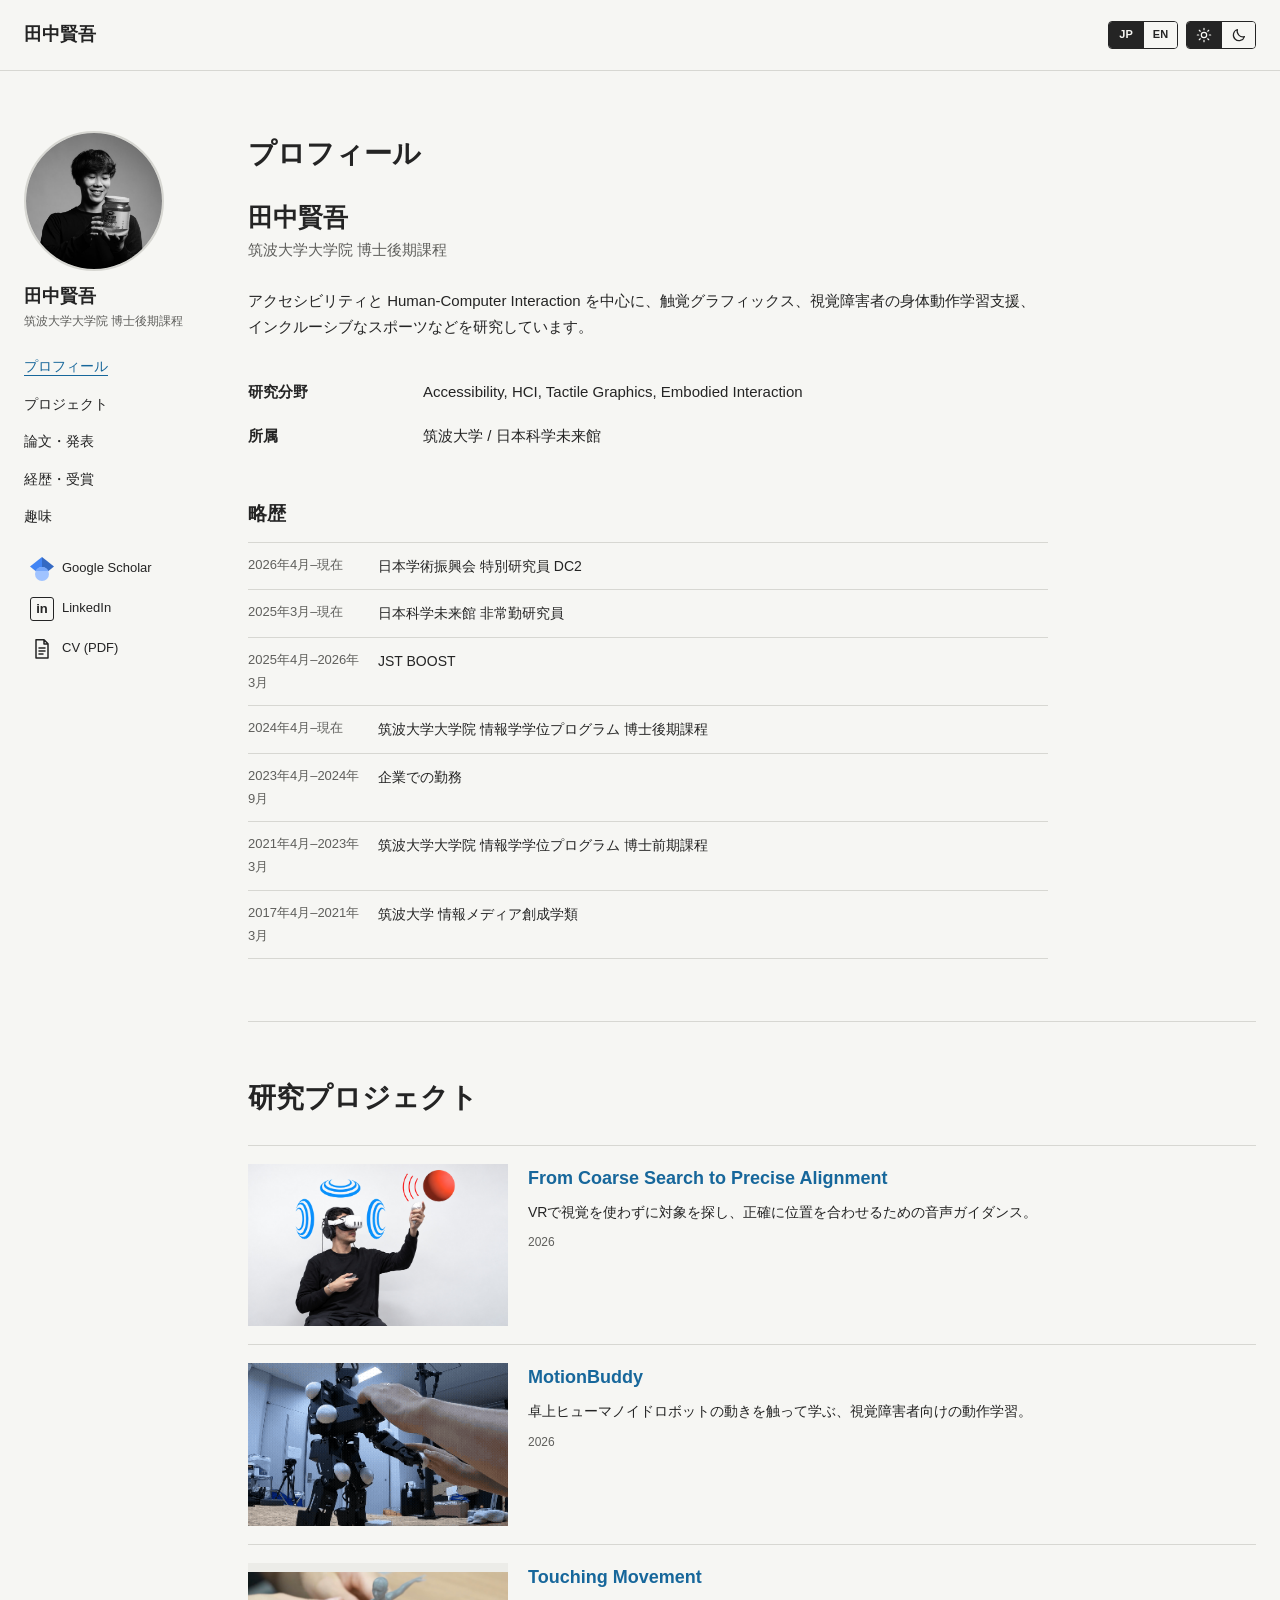
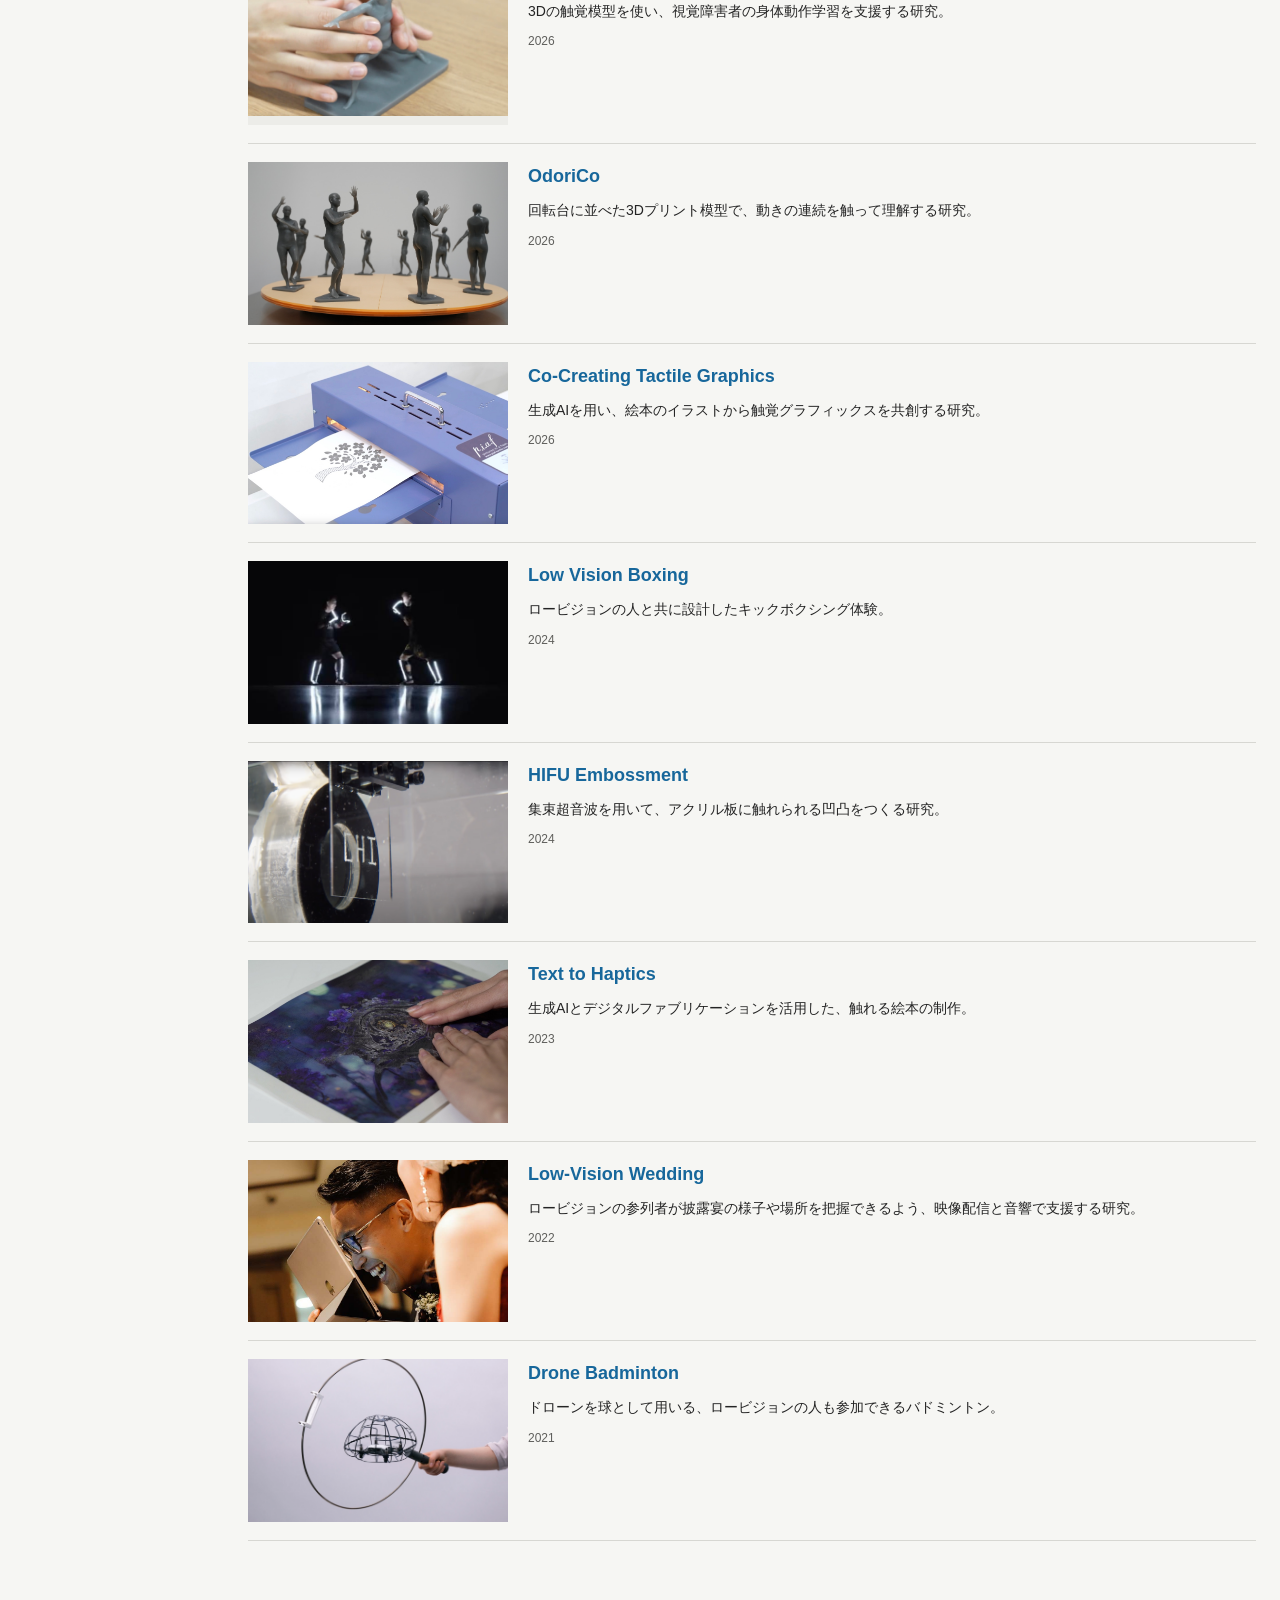
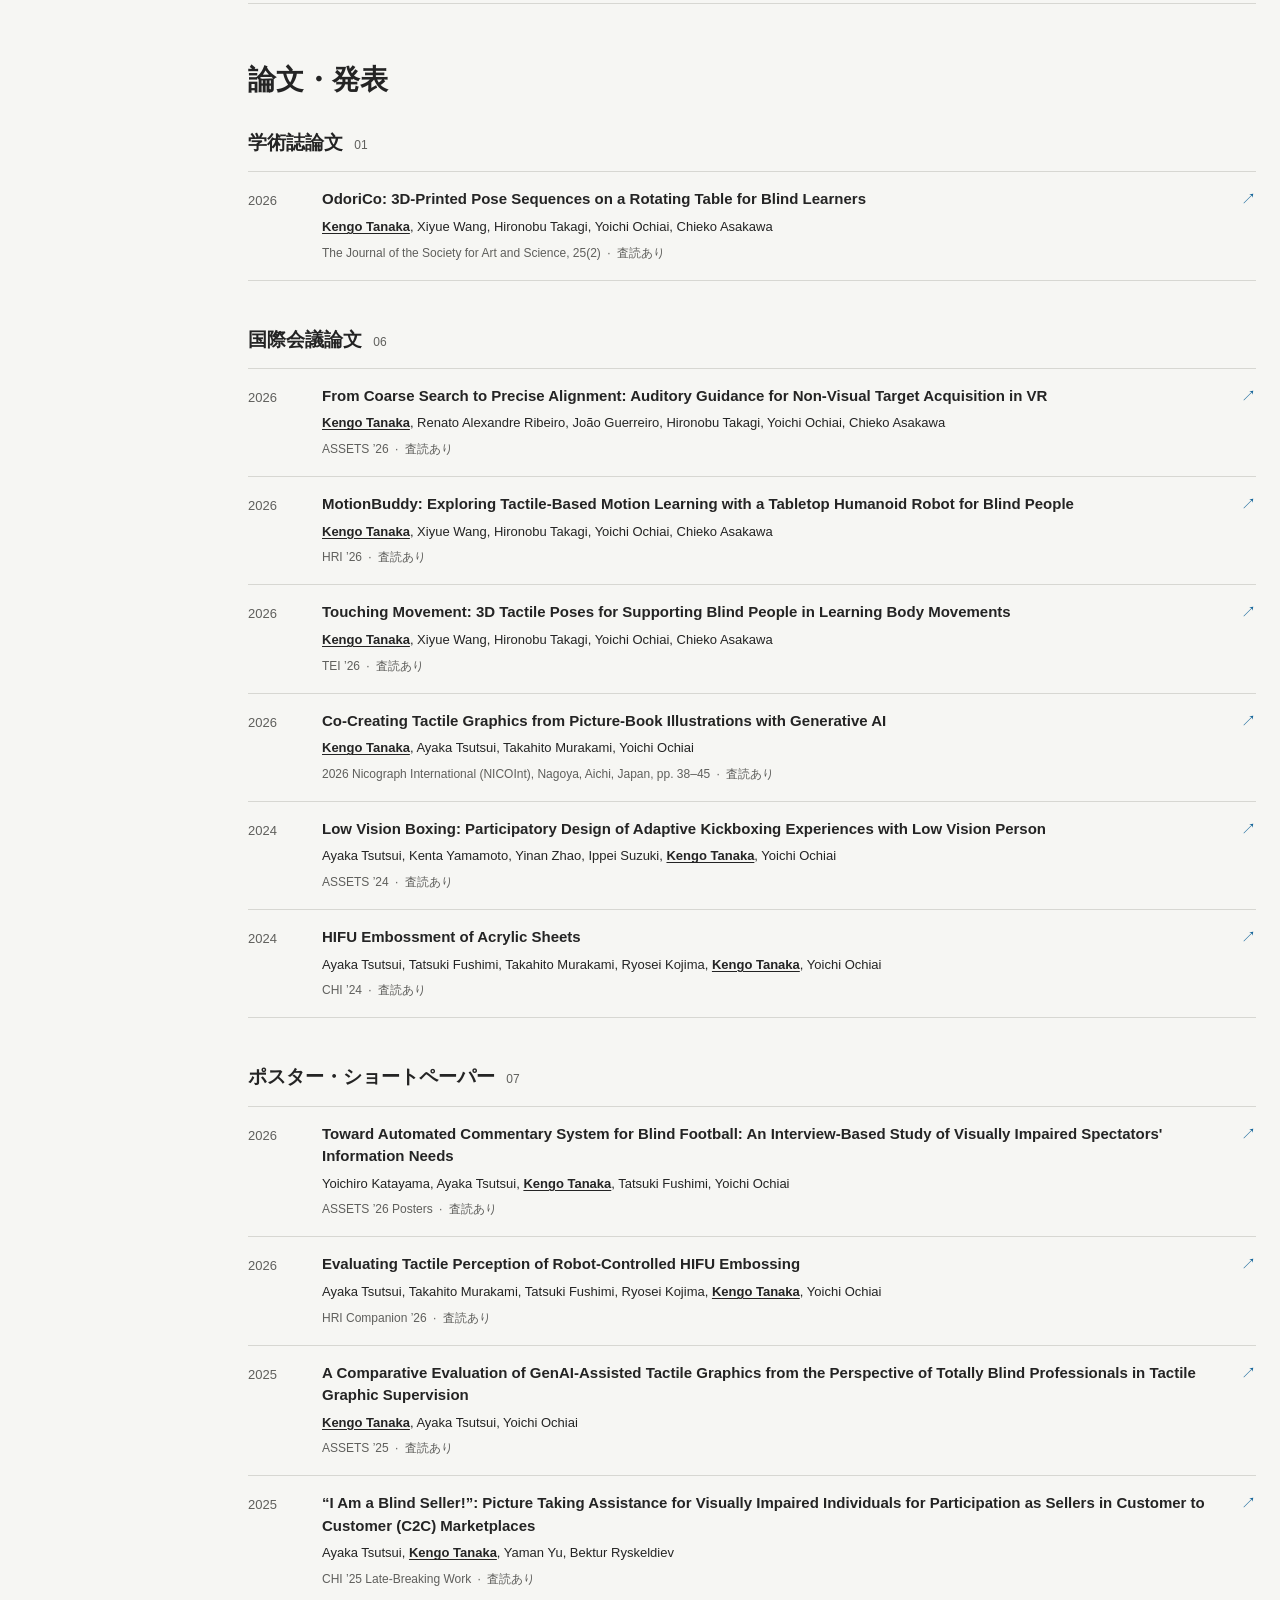
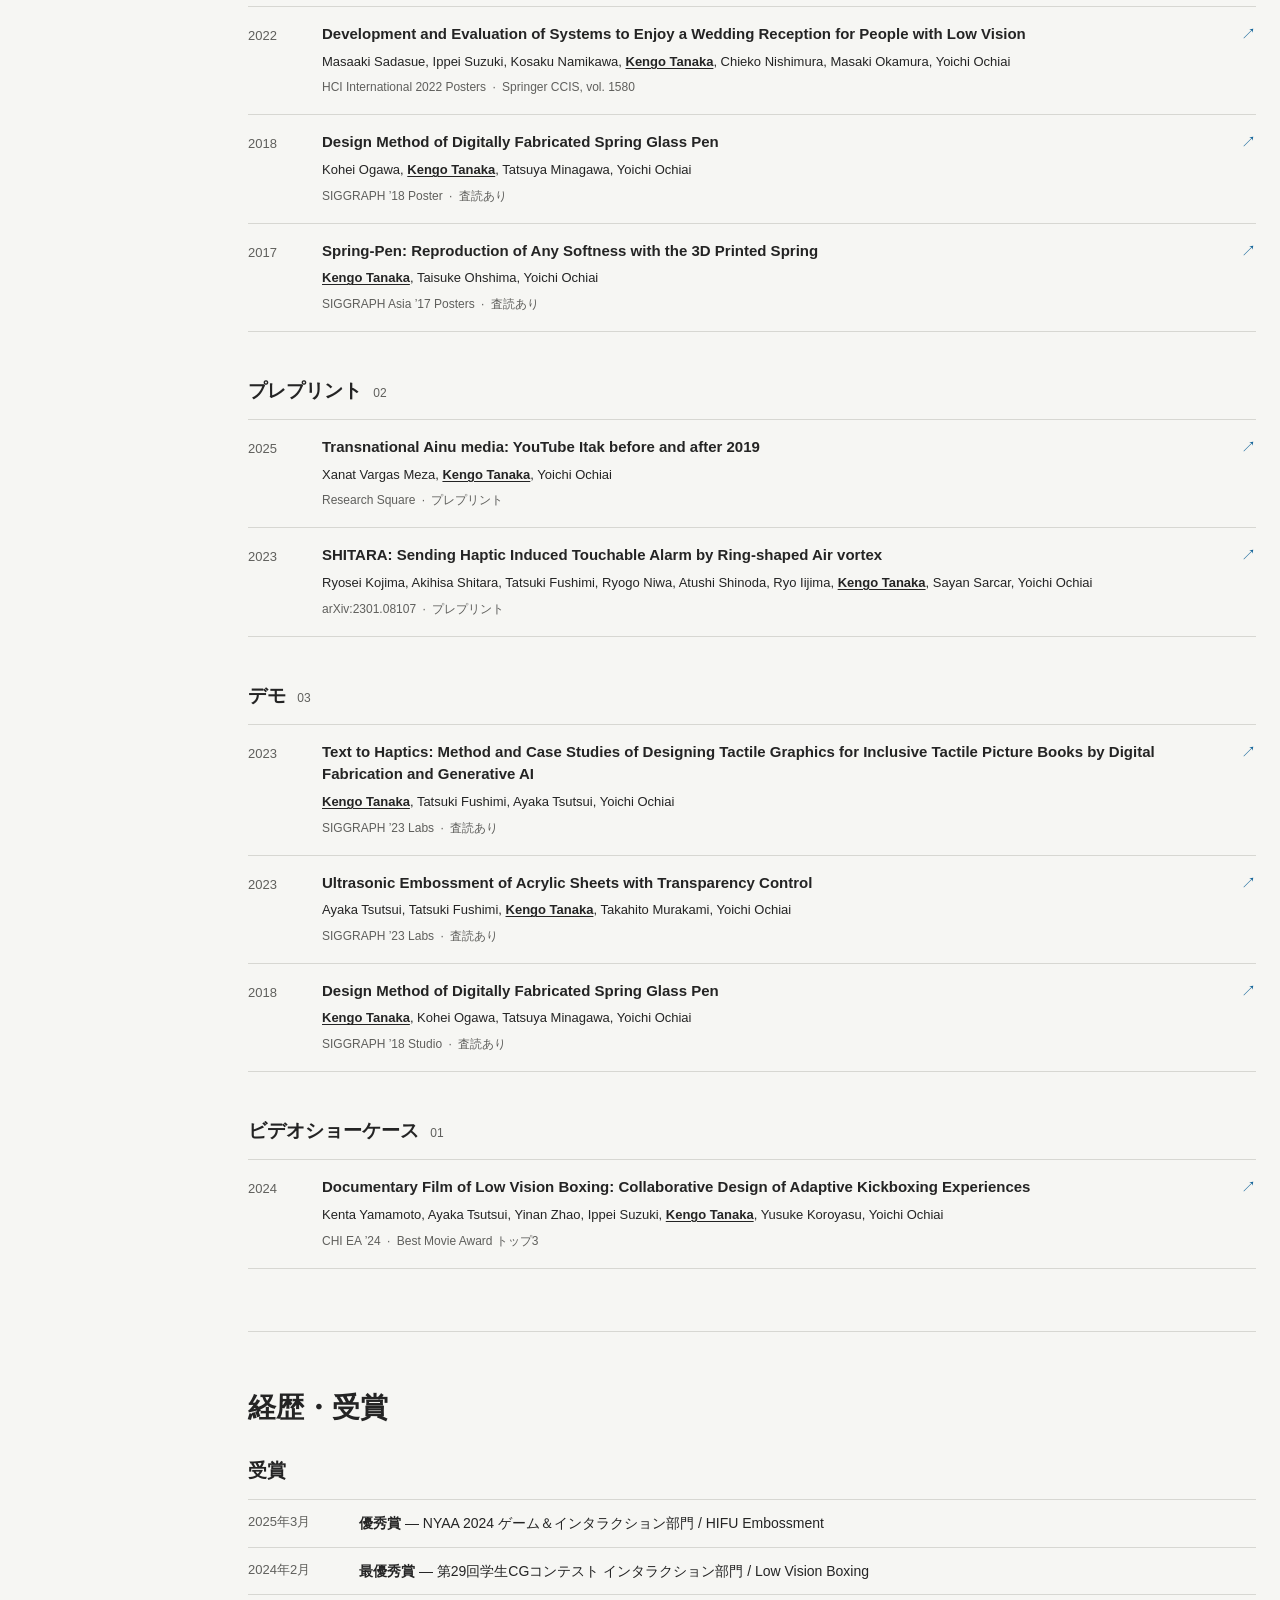
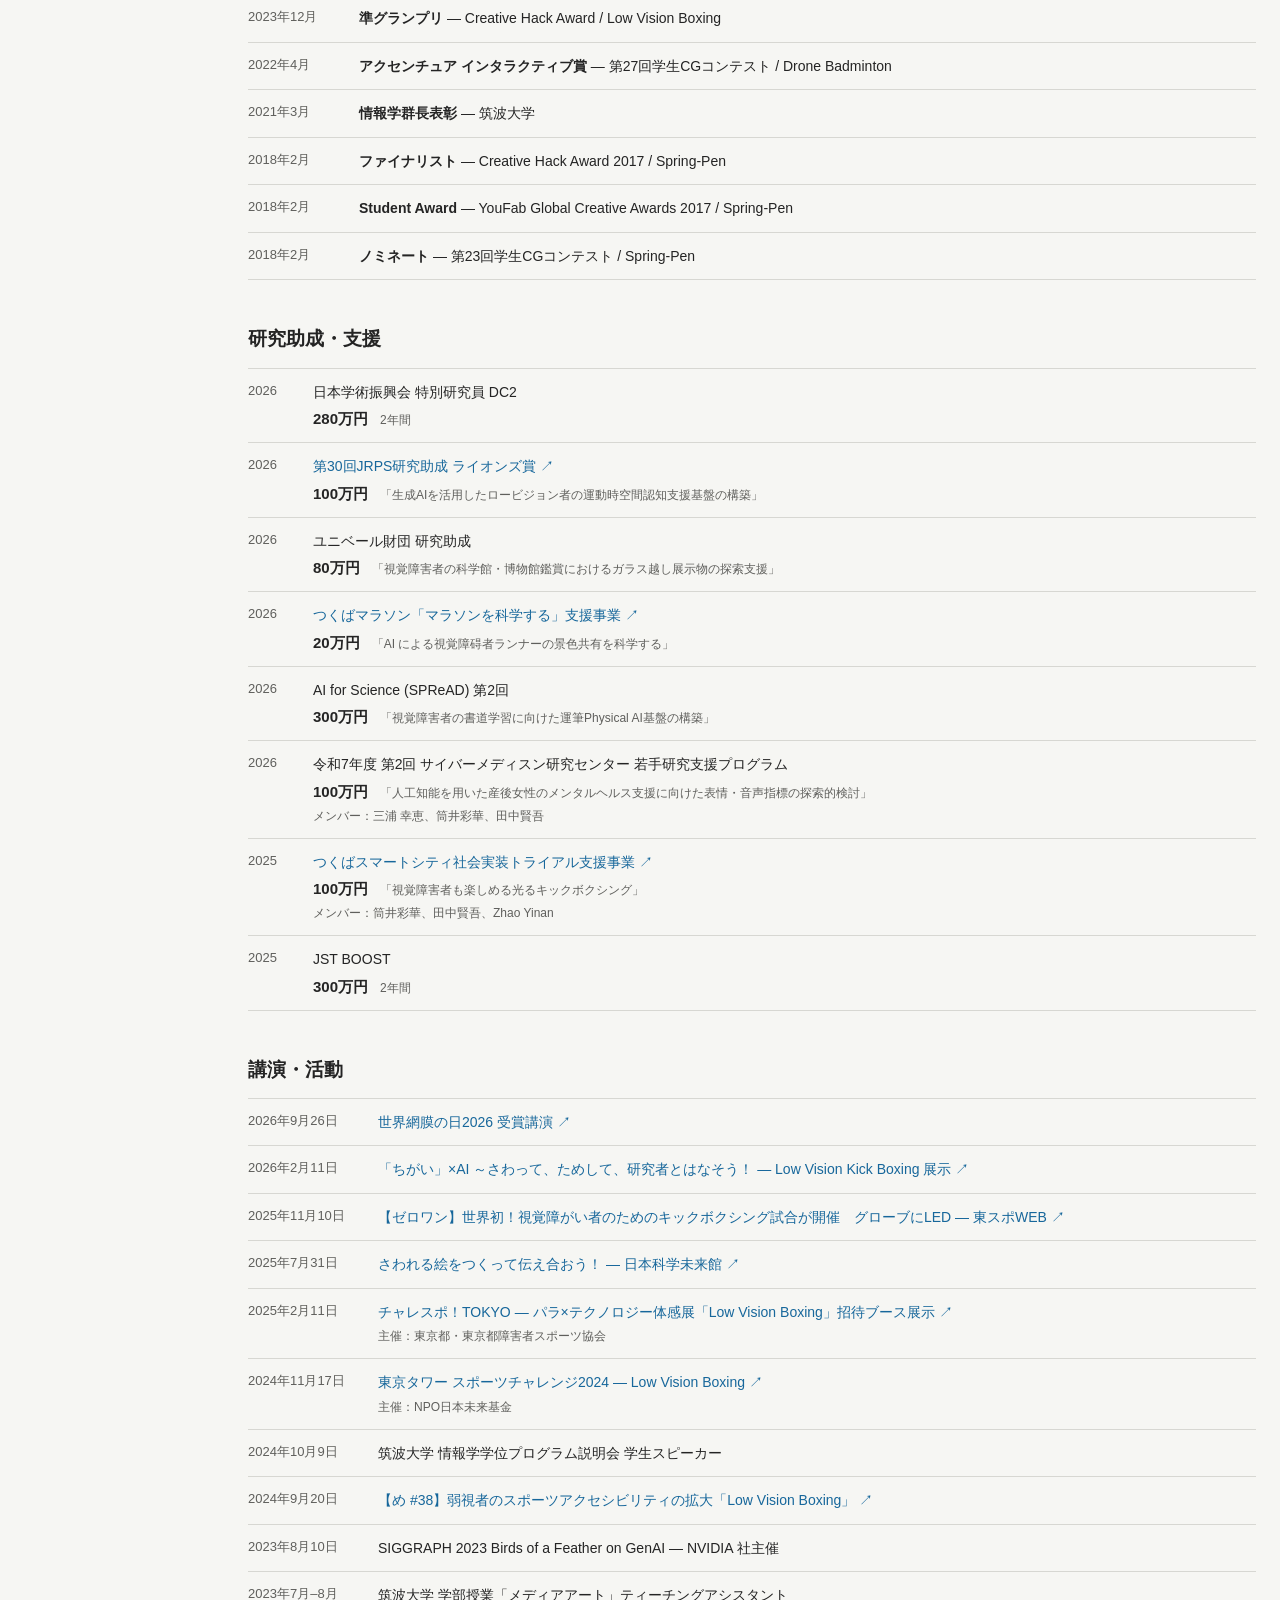
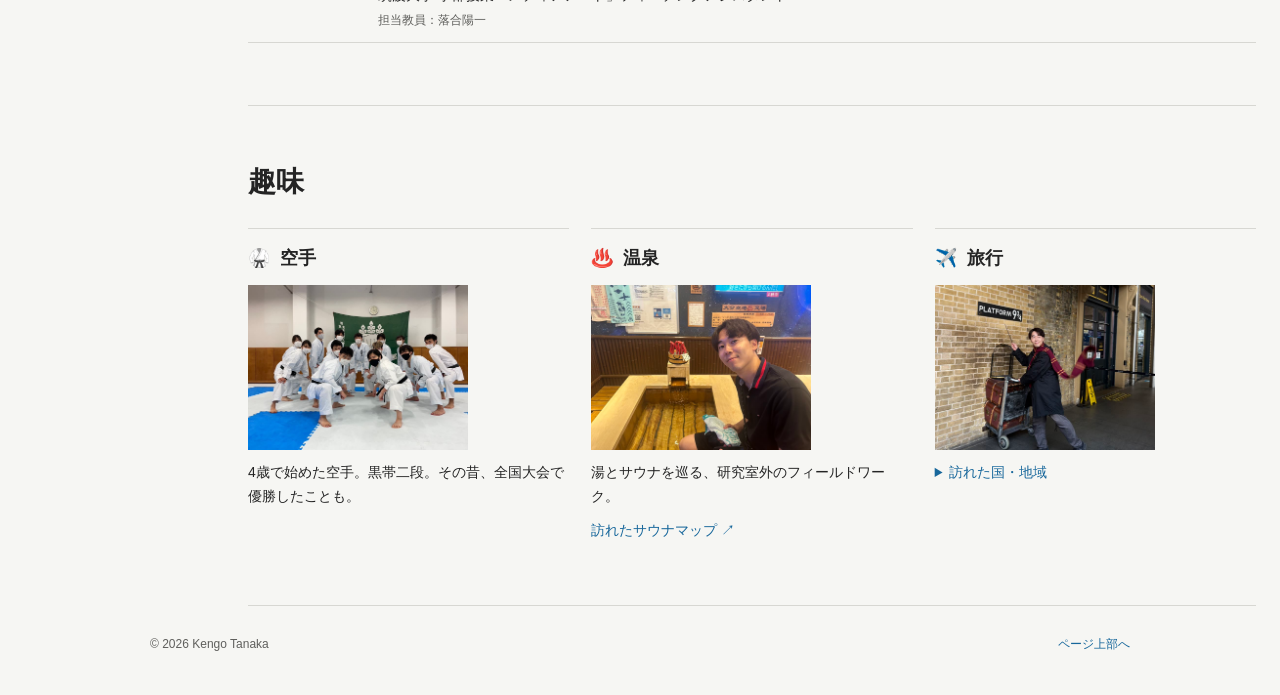
==== index.html @ 741648d1 "Smooth cursor trail and emit fine particles while scrolling" ====
<!doctype html>
<html lang="ja">
  <head>
    <meta charset="utf-8">
    <meta name="viewport" content="width=device-width, initial-scale=1">
    <meta name="description" content="Kengo Tanakaのプロフィール、研究プロジェクト、論文、経歴、受賞歴。">
    <link rel="canonical" href="https://kengot1997.github.io/">
    <title>田中賢吾</title>
    <script>try { if (localStorage.getItem('kengo-theme') === 'dark') document.documentElement.dataset.theme = 'dark'; } catch (error) { /* Storage may be unavailable for local files. */ }</script>
    <link rel="stylesheet" href="style.css?v=20261112-12">
    <script src="i18n.js?v=20261112-16" defer></script>
    <script src="script.js?v=20261112-4" defer></script>
  </head>
  <body>
    <div id="top" aria-hidden="true"></div>
    <a class="skip-link" href="#main">本文へ移動</a>
    <header class="site-header">
      <div class="wrap header-inner">
        <a class="site-name" href="#top">田中賢吾</a>
        <div class="header-controls">
          <div class="control-group" role="group" aria-label="言語">
            <button type="button" data-language="ja" aria-pressed="true">JP</button>
            <button type="button" data-language="en" aria-pressed="false">EN</button>
          </div>
          <div class="control-group" role="group" aria-label="表示色">
            <button type="button" data-theme="light" aria-pressed="true" aria-label="白背景">
              <svg viewBox="0 0 24 24" aria-hidden="true" focusable="false"><circle cx="12" cy="12" r="4"/><path d="M12 2v2m0 16v2M4.93 4.93l1.42 1.42m11.3 11.3 1.42 1.42M2 12h2m16 0h2M4.93 19.07l1.42-1.42m11.3-11.3 1.42-1.42"/></svg>
            </button>
            <button type="button" data-theme="dark" aria-pressed="false" aria-label="黒背景">
              <svg viewBox="0 0 24 24" aria-hidden="true" focusable="false"><path d="M20.2 14.4A8.5 8.5 0 0 1 9.6 3.8 8.5 8.5 0 1 0 20.2 14.4Z"/></svg>
            </button>
          </div>
        </div>
      </div>
    </header>
    <div class="page-layout">
      <aside class="sidebar">
        <button class="portrait-media sidebar-photo" type="button" aria-label="ポートレートの動画を再生">
          <img src="assets/kengo-tanaka.jpg" width="500" height="500" alt="田中賢吾のポートレート">
          <video src="assets/kengo-tanaka-magic.mp4" poster="assets/kengo-tanaka.jpg" muted loop playsinline preload="none" aria-hidden="true"></video>
        </button>
        <div class="sidebar-identity">
          <strong class="person-name">田中賢吾</strong>
          <span>Ph.D. Student, University of Tsukuba</span>
        </div>
        <nav class="site-nav" aria-label="メインナビゲーション">
          <a href="#profile">Profile</a>
          <a href="#projects">Projects</a>
          <a href="#publications">Publications</a>
          <a href="#resume">Resume / CV</a>
          <a href="#hobby">Hobby</a>
        </nav>
        <div class="sidebar-external-links">
          <a class="sidebar-external-link" href="https://scholar.google.com/citations?user=uamlRTsAAAAJ&amp;hl=ja" target="_blank" rel="noopener noreferrer">
            <img src="assets/google-scholar.svg" width="24" height="24" alt="">
            <span>Google Scholar</span>
          </a>
          <a class="sidebar-external-link" href="https://www.linkedin.com/in/kengotanaka/" target="_blank" rel="noopener noreferrer">
            <span class="linkedin-mark" aria-hidden="true">in</span><span>LinkedIn</span>
          </a>
          <a class="sidebar-external-link" href="assets/Kengo_Tanaka_CV.pdf" target="_blank" rel="noopener noreferrer">
            <svg viewBox="0 0 24 24" aria-hidden="true" focusable="false"><path d="M6 2.75h8l4 4V21H6zM14 2.75V7h4M9 11h6M9 14h6M9 17h4"/></svg><span>CV (PDF)</span>
          </a>
        </div>
      </aside>
      <main id="main">
      <section id="profile" class="section profile-section" aria-labelledby="profile-title">
        <h1 id="profile-title">Profile</h1>
        <div class="profile-content">
          <div class="profile-top">
            <button class="portrait-media profile-photo" type="button" aria-label="ポートレートの動画を再生">
              <img src="assets/kengo-tanaka.jpg" width="500" height="500" alt="田中賢吾のポートレート">
              <video src="assets/kengo-tanaka-magic.mp4" poster="assets/kengo-tanaka.jpg" muted loop playsinline preload="none" aria-hidden="true"></video>
            </button>
            <div class="profile-intro">
              <h2 class="person-name">田中賢吾</h2>
              <p class="profile-role">Ph.D. Student, University of Tsukuba</p>
              <p>アクセシビリティと Human-Computer Interaction を中心に、触覚グラフィックス、視覚障害者の身体動作学習支援、インクルーシブなスポーツなどを研究しています。</p>
            </div>
          </div>
          <dl class="profile-details">
            <div><dt>Research interests</dt><dd>Accessibility, HCI, Tactile Graphics, Embodied Interaction</dd></div>
            <div><dt>Affiliation</dt><dd>University of Tsukuba / Miraikan</dd></div>
          </dl>
          <div class="bio">
            <h3>Bio</h3>
            <ol class="plain-list bio-list">
              <li><span>2026年4月–現在</span><p>日本学術振興会 特別研究員 DC2</p></li>
              <li><span>2025年3月–現在</span><p>日本科学未来館 非常勤研究員</p></li>
              <li><span>2025年4月–2026年3月</span><p>JST BOOST</p></li>
              <li><span>2024年4月–現在</span><p>筑波大学大学院 情報学学位プログラム 博士後期課程</p></li>
              <li><span>2023年4月–2024年9月</span><p>企業での勤務</p></li>
              <li><span>2021年4月–2023年3月</span><p>筑波大学大学院 情報学学位プログラム 博士前期課程</p></li>
              <li><span>2017年4月–2021年3月</span><p>筑波大学 情報メディア創成学類</p></li>
            </ol>
          </div>
        </div>
      </section>
      <section id="projects" class="section" aria-labelledby="projects-title">
        <h2 id="projects-title">Research Projects</h2>
        <div class="project-list">
          <article class="project-entry">
            <img src="assets/from-coarse-search.jpg" width="1536" height="1024" loading="lazy" alt="VRヘッドセットと音声ガイダンスを使い、手を対象へ伸ばす様子">
            <div><h3><a href="https://doi.org/10.1145/3797867.3828980" target="_blank" rel="noopener noreferrer">From Coarse Search to Precise Alignment</a></h3><p>VRで視覚を使わずに対象を探し、正確に位置を合わせるための音声ガイダンス。</p><p class="project-meta">2026</p></div>
          </article>
          <article class="project-entry">
            <picture>
              <source media="(prefers-reduced-motion: reduce)" srcset="assets/motionbuddy-still.jpg">
              <img src="assets/motionbuddy.gif" width="356" height="200" loading="lazy" alt="手で卓上ヒューマノイドロボットに触れ、動きを確認する様子">
            </picture>
            <div><h3><a href="https://doi.org/10.1145/3757279.3788660" target="_blank" rel="noopener noreferrer">MotionBuddy</a></h3><p>卓上ヒューマノイドロボットの動きを触って学ぶ、視覚障害者向けの動作学習。</p><p class="project-meta">2026</p></div>
          </article>
          <article class="project-entry">
            <img class="project-image-contain" src="assets/touching-movement.jpg" width="1200" height="666" loading="lazy" alt="手で3Dプリントされた身体ポーズの触覚模型に触れている様子">
            <div><h3><a href="https://doi.org/10.1145/3731459.3773325" target="_blank" rel="noopener noreferrer">Touching Movement</a></h3><p>3Dの触覚模型を使い、視覚障害者の身体動作学習を支援する研究。</p><p class="project-meta">2026</p></div>
          </article>
          <article class="project-entry">
            <img src="assets/odorico.jpg" width="1700" height="936" loading="lazy" alt="回転台に置かれた、踊りのポーズを示す複数の3Dプリント模型">
            <div><h3><a href="https://www.art-science.org/journal/v25n2/v25n2-13/artsci-v25n2-13.pdf" target="_blank" rel="noopener noreferrer">OdoriCo</a></h3><p>回転台に並べた3Dプリント模型で、動きの連続を触って理解する研究。</p><p class="project-meta">2026</p></div>
          </article>
          <article class="project-entry">
            <img src="assets/tactile-graphics-fabrication.jpg" width="1200" height="644" loading="lazy" alt="青紫色の装置から桜の触覚グラフィックスを印刷した紙が出てくる様子">
            <div><h3><a href="https://doi.org/10.23919/NICOIntCPS00076.2026.00019" target="_blank" rel="noopener noreferrer">Co-Creating Tactile Graphics</a></h3><p>生成AIを用い、絵本のイラストから触覚グラフィックスを共創する研究。</p><p class="project-meta">2026</p></div>
          </article>
          <article class="project-entry">
            <img src="assets/low-vision-boxing.jpg" width="560" height="379" loading="lazy" alt="発光する装具を着けて向かい合う二人のボクサー">
            <div><h3><a href="https://doi.org/10.1145/3663548.3675619" target="_blank" rel="noopener noreferrer">Low Vision Boxing</a></h3><p>ロービジョンの人と共に設計したキックボクシング体験。</p><p class="project-meta">2024</p></div>
          </article>
          <article class="project-entry">
            <img src="assets/hifu-embossment.jpg" width="1200" height="669" loading="lazy" alt="「HI」の文字が写る透明なアクリル板と超音波加工装置">
            <div><h3><a href="https://doi.org/10.1145/3613904.3642890" target="_blank" rel="noopener noreferrer">HIFU Embossment</a></h3><p>集束超音波を用いて、アクリル板に触れられる凹凸をつくる研究。</p><p class="project-meta">2024</p></div>
          </article>
          <article class="project-entry">
            <img src="assets/text-to-haptics.jpg" width="1100" height="618" loading="lazy" alt="触覚グラフィックスを印刷した絵本に手で触れている様子">
            <div><h3><a href="https://doi.org/10.1145/3588029.3595471" target="_blank" rel="noopener noreferrer">Text to Haptics</a></h3><p>生成AIとデジタルファブリケーションを活用した、触れる絵本の制作。</p><p class="project-meta">2023</p></div>
          </article>
          <article class="project-entry">
            <img src="assets/low-vision-wedding.jpg" width="1000" height="562" loading="lazy" alt="タブレットで披露宴の映像を見る新郎">
            <div><h3><a href="https://digitalnature.slis.tsukuba.ac.jp/2021/12/low-vision-wedding/" target="_blank" rel="noopener noreferrer">Low-Vision Wedding</a></h3><p>ロービジョンの参列者が披露宴の様子や場所を把握できるよう、映像配信と音響で支援する研究。</p><p class="project-meta">2022</p></div>
          </article>
          <article class="project-entry">
            <img src="assets/drone-badminton.jpg" width="1100" height="825" loading="lazy" alt="リング状のラケットの中央を飛ぶドローン">
            <div><h3><a href="https://digitalnature.slis.tsukuba.ac.jp/?p=10902" target="_blank" rel="noopener noreferrer">Drone Badminton</a></h3><p>ドローンを球として用いる、ロービジョンの人も参加できるバドミントン。</p><p class="project-meta">2021</p></div>
          </article>
        </div>
      </section>
      <section id="publications" class="section" aria-labelledby="publications-title">
        <h2 id="publications-title">Publications</h2>
<div class="pub-groups">
            <div class="pub-group"><h3>Journal Papers <span>01</span></h3><div class="pub-list">
              <article class="pub-item"><div class="pub-year">2026</div><div class="pub-body"><h4>OdoriCo: 3D-Printed Pose Sequences on a Rotating Table for Blind Learners</h4><p><strong class="self-name">Kengo Tanaka</strong>, Xiyue Wang, Hironobu Takagi, Yoichi Ochiai, Chieko Asakawa</p><div class="pub-venue">The Journal of the Society for Art and Science, 25(2) <span>·</span> Peer reviewed</div></div><a href="https://www.art-science.org/journal/v25n2/v25n2-13/artsci-v25n2-13.pdf" target="_blank" rel="noopener noreferrer" aria-label="OdoriCo のPDFを開く">↗</a></article>
            </div></div>
            <div class="pub-group"><h3>International Conferences <span>06</span></h3><div class="pub-list">
              <article class="pub-item"><div class="pub-year">2026</div><div class="pub-body"><h4>From Coarse Search to Precise Alignment: Auditory Guidance for Non-Visual Target Acquisition in VR</h4><p><strong class="self-name">Kengo Tanaka</strong>, Renato Alexandre Ribeiro, João Guerreiro, Hironobu Takagi, Yoichi Ochiai, Chieko Asakawa</p><div class="pub-venue">ASSETS ’26 <span>·</span> Peer reviewed</div></div><a href="https://doi.org/10.1145/3797867.3828980" target="_blank" rel="noopener noreferrer" aria-label="From Coarse Search to Precise Alignment を開く">↗</a></article>
              <article class="pub-item"><div class="pub-year">2026</div><div class="pub-body"><h4>MotionBuddy: Exploring Tactile-Based Motion Learning with a Tabletop Humanoid Robot for Blind People</h4><p><strong class="self-name">Kengo Tanaka</strong>, Xiyue Wang, Hironobu Takagi, Yoichi Ochiai, Chieko Asakawa</p><div class="pub-venue">HRI ’26 <span>·</span> Peer reviewed</div></div><a href="https://doi.org/10.1145/3757279.3788660" target="_blank" rel="noopener noreferrer" aria-label="MotionBuddy を開く">↗</a></article>
              <article class="pub-item"><div class="pub-year">2026</div><div class="pub-body"><h4>Touching Movement: 3D Tactile Poses for Supporting Blind People in Learning Body Movements</h4><p><strong class="self-name">Kengo Tanaka</strong>, Xiyue Wang, Hironobu Takagi, Yoichi Ochiai, Chieko Asakawa</p><div class="pub-venue">TEI ’26 <span>·</span> Peer reviewed</div></div><a href="https://doi.org/10.1145/3731459.3773325" target="_blank" rel="noopener noreferrer" aria-label="Touching Movement を開く">↗</a></article>
              <article class="pub-item"><div class="pub-year">2026</div><div class="pub-body"><h4>Co-Creating Tactile Graphics from Picture-Book Illustrations with Generative AI</h4><p><strong class="self-name">Kengo Tanaka</strong>, Ayaka Tsutsui, Takahito Murakami, Yoichi Ochiai</p><div class="pub-venue">2026 Nicograph International (NICOInt), Nagoya, Aichi, Japan, pp. 38–45 <span>·</span> Peer reviewed</div></div><a href="https://doi.org/10.23919/NICOIntCPS00076.2026.00019" target="_blank" rel="noopener noreferrer" aria-label="Co-Creating Tactile Graphics を開く">↗</a></article>
              <article class="pub-item"><div class="pub-year">2024</div><div class="pub-body"><h4>Low Vision Boxing: Participatory Design of Adaptive Kickboxing Experiences with Low Vision Person</h4><p>Ayaka Tsutsui, Kenta Yamamoto, Yinan Zhao, Ippei Suzuki, <strong class="self-name">Kengo Tanaka</strong>, Yoichi Ochiai</p><div class="pub-venue">ASSETS ’24 <span>·</span> Peer reviewed</div></div><a href="https://doi.org/10.1145/3663548.3675619" target="_blank" rel="noopener noreferrer" aria-label="Low Vision Boxing を開く">↗</a></article>
              <article class="pub-item"><div class="pub-year">2024</div><div class="pub-body"><h4>HIFU Embossment of Acrylic Sheets</h4><p>Ayaka Tsutsui, Tatsuki Fushimi, Takahito Murakami, Ryosei Kojima, <strong class="self-name">Kengo Tanaka</strong>, Yoichi Ochiai</p><div class="pub-venue">CHI ’24 <span>·</span> Peer reviewed</div></div><a href="https://doi.org/10.1145/3613904.3642890" target="_blank" rel="noopener noreferrer" aria-label="HIFU Embossment を開く">↗</a></article>
            </div></div>
            <div class="pub-group"><h3>Posters & short papers <span>07</span></h3><div class="pub-list">
              <article class="pub-item"><div class="pub-year">2026</div><div class="pub-body"><h4>Toward Automated Commentary System for Blind Football: An Interview-Based Study of Visually Impaired Spectators' Information Needs</h4><p>Yoichiro Katayama, Ayaka Tsutsui, <strong class="self-name">Kengo Tanaka</strong>, Tatsuki Fushimi, Yoichi Ochiai</p><div class="pub-venue">ASSETS ’26 Posters <span>·</span> Peer reviewed</div></div><a href="https://doi.org/10.1145/3797867.3841225" target="_blank" rel="noopener noreferrer" aria-label="Toward Automated Commentary System for Blind Football を開く">↗</a></article>
              <article class="pub-item"><div class="pub-year">2026</div><div class="pub-body"><h4>Evaluating Tactile Perception of Robot-Controlled HIFU Embossing</h4><p>Ayaka Tsutsui, Takahito Murakami, Tatsuki Fushimi, Ryosei Kojima, <strong class="self-name">Kengo Tanaka</strong>, Yoichi Ochiai</p><div class="pub-venue">HRI Companion ’26 <span>·</span> Peer reviewed</div></div><a href="https://doi.org/10.1145/3776734.3794457" target="_blank" rel="noopener noreferrer" aria-label="Evaluating Tactile Perception を開く">↗</a></article>
              <article class="pub-item"><div class="pub-year">2025</div><div class="pub-body"><h4>A Comparative Evaluation of GenAI-Assisted Tactile Graphics from the Perspective of Totally Blind Professionals in Tactile Graphic Supervision</h4><p><strong class="self-name">Kengo Tanaka</strong>, Ayaka Tsutsui, Yoichi Ochiai</p><div class="pub-venue">ASSETS ’25 <span>·</span> Peer reviewed</div></div><a href="https://doi.org/10.1145/3663547.3759740" target="_blank" rel="noopener noreferrer" aria-label="A Comparative Evaluation を開く">↗</a></article>
              <article class="pub-item"><div class="pub-year">2025</div><div class="pub-body"><h4>“I Am a Blind Seller!”: Picture Taking Assistance for Visually Impaired Individuals for Participation as Sellers in Customer to Customer (C2C) Marketplaces</h4><p>Ayaka Tsutsui, <strong class="self-name">Kengo Tanaka</strong>, Yaman Yu, Bektur Ryskeldiev</p><div class="pub-venue">CHI ’25 Late-Breaking Work <span>·</span> Peer reviewed</div></div><a href="https://doi.org/10.1145/3706599.3720150" target="_blank" rel="noopener noreferrer" aria-label="I Am a Blind Seller を開く">↗</a></article>
              <article class="pub-item"><div class="pub-year">2022</div><div class="pub-body"><h4>Development and Evaluation of Systems to Enjoy a Wedding Reception for People with Low Vision</h4><p>Masaaki Sadasue, Ippei Suzuki, Kosaku Namikawa, <strong class="self-name">Kengo Tanaka</strong>, Chieko Nishimura, Masaki Okamura, Yoichi Ochiai</p><div class="pub-venue">HCI International 2022 Posters <span>·</span> Springer CCIS, vol. 1580</div></div><a href="https://doi.org/10.1007/978-3-031-06417-3_79" target="_blank" rel="noopener noreferrer" aria-label="Development and Evaluation of Systems to Enjoy a Wedding Reception を開く">↗</a></article>
              <article class="pub-item"><div class="pub-year">2018</div><div class="pub-body"><h4>Design Method of Digitally Fabricated Spring Glass Pen</h4><p>Kohei Ogawa, <strong class="self-name">Kengo Tanaka</strong>, Tatsuya Minagawa, Yoichi Ochiai</p><div class="pub-venue">SIGGRAPH ’18 Poster <span>·</span> Peer reviewed</div></div><a href="https://doi.org/10.1145/3230744.3230809" target="_blank" rel="noopener noreferrer" aria-label="Spring Glass Pen Poster を開く">↗</a></article>
              <article class="pub-item"><div class="pub-year">2017</div><div class="pub-body"><h4>Spring-Pen: Reproduction of Any Softness with the 3D Printed Spring</h4><p><strong class="self-name">Kengo Tanaka</strong>, Taisuke Ohshima, Yoichi Ochiai</p><div class="pub-venue">SIGGRAPH Asia ’17 Posters <span>·</span> Peer reviewed</div></div><a href="https://doi.org/10.1145/3145690.3145732" target="_blank" rel="noopener noreferrer" aria-label="Spring-Pen を開く">↗</a></article>
            </div></div>
            <div class="pub-group"><h3>Preprints <span>02</span></h3><div class="pub-list">
              <article class="pub-item"><div class="pub-year">2025</div><div class="pub-body"><h4>Transnational Ainu media: YouTube Itak before and after 2019</h4><p>Xanat Vargas Meza, <strong class="self-name">Kengo Tanaka</strong>, Yoichi Ochiai</p><div class="pub-venue">Research Square <span>·</span> Preprint</div></div><a href="https://doi.org/10.21203/rs.3.rs-8265421/v1" target="_blank" rel="noopener noreferrer" aria-label="Transnational Ainu media を開く">↗</a></article>
              <article class="pub-item"><div class="pub-year">2023</div><div class="pub-body"><h4>SHITARA: Sending Haptic Induced Touchable Alarm by Ring-shaped Air vortex</h4><p>Ryosei Kojima, Akihisa Shitara, Tatsuki Fushimi, Ryogo Niwa, Atushi Shinoda, Ryo Iijima, <strong class="self-name">Kengo Tanaka</strong>, Sayan Sarcar, Yoichi Ochiai</p><div class="pub-venue">arXiv:2301.08107 <span>·</span> Preprint</div></div><a href="https://doi.org/10.48550/arXiv.2301.08107" target="_blank" rel="noopener noreferrer" aria-label="SHITARA を開く">↗</a></article>
            </div></div>
            <div class="pub-group"><h3>Demos <span>03</span></h3><div class="pub-list">
              <article class="pub-item"><div class="pub-year">2023</div><div class="pub-body"><h4>Text to Haptics: Method and Case Studies of Designing Tactile Graphics for Inclusive Tactile Picture Books by Digital Fabrication and Generative AI</h4><p><strong class="self-name">Kengo Tanaka</strong>, Tatsuki Fushimi, Ayaka Tsutsui, Yoichi Ochiai</p><div class="pub-venue">SIGGRAPH ’23 Labs <span>·</span> Peer reviewed</div></div><a href="https://doi.org/10.1145/3588029.3595471" target="_blank" rel="noopener noreferrer" aria-label="Text to Haptics を開く">↗</a></article>
              <article class="pub-item"><div class="pub-year">2023</div><div class="pub-body"><h4>Ultrasonic Embossment of Acrylic Sheets with Transparency Control</h4><p>Ayaka Tsutsui, Tatsuki Fushimi, <strong class="self-name">Kengo Tanaka</strong>, Takahito Murakami, Yoichi Ochiai</p><div class="pub-venue">SIGGRAPH ’23 Labs <span>·</span> Peer reviewed</div></div><a href="https://doi.org/10.1145/3588029.3595475" target="_blank" rel="noopener noreferrer" aria-label="Ultrasonic Embossment を開く">↗</a></article>
              <article class="pub-item"><div class="pub-year">2018</div><div class="pub-body"><h4>Design Method of Digitally Fabricated Spring Glass Pen</h4><p><strong class="self-name">Kengo Tanaka</strong>, Kohei Ogawa, Tatsuya Minagawa, Yoichi Ochiai</p><div class="pub-venue">SIGGRAPH ’18 Studio <span>·</span> Peer reviewed</div></div><a href="https://doi.org/10.1145/3214822.3214825" target="_blank" rel="noopener noreferrer" aria-label="Spring Glass Pen Studio を開く">↗</a></article>
            </div></div>
            <div class="pub-group"><h3>Video showcase <span>01</span></h3><div class="pub-list">
              <article class="pub-item"><div class="pub-year">2024</div><div class="pub-body"><h4>Documentary Film of Low Vision Boxing: Collaborative Design of Adaptive Kickboxing Experiences</h4><p>Kenta Yamamoto, Ayaka Tsutsui, Yinan Zhao, Ippei Suzuki, <strong class="self-name">Kengo Tanaka</strong>, Yusuke Koroyasu, Yoichi Ochiai</p><div class="pub-venue">CHI EA ’24 <span>·</span> Best Movie Award Top 3</div></div><a href="https://doi.org/10.1145/3613905.3649124" target="_blank" rel="noopener noreferrer" aria-label="Low Vision Boxing documentary を開く">↗</a></article>
            </div></div>
          </div>
      </section>
      <section id="resume" class="section" aria-labelledby="resume-title">
        <h2 id="resume-title">Resume / CV</h2>
        <div class="more-grid">
          <section class="detail-block" aria-labelledby="awards-heading"><h3 id="awards-heading">Awards</h3><ul class="plain-list awards-list">
                <li><span>2025年3月</span><p><strong>優秀賞</strong> — NYAA 2024 ゲーム＆インタラクション部門 / HIFU Embossment</p></li>
                <li><span>2024年2月</span><p><strong>最優秀賞</strong> — 第29回学生CGコンテスト インタラクション部門 / Low Vision Boxing</p></li>
                <li><span>2023年12月</span><p><strong>準グランプリ</strong> — Creative Hack Award / Low Vision Boxing</p></li>
                <li><span>2022年4月</span><p><strong>アクセンチュア インタラクティブ賞</strong> — 第27回学生CGコンテスト / Drone Badminton</p></li>
                <li><span>2021年3月</span><p><strong>情報学群長表彰</strong> — 筑波大学</p></li>
                <li><span>2018年2月</span><p><strong>ファイナリスト</strong> — Creative Hack Award 2017 / Spring-Pen</p></li>
                <li><span>2018年2月</span><p><strong>Student Award</strong> — YouFab Global Creative Awards 2017 / Spring-Pen</p></li>
                <li><span>2018年2月</span><p><strong>ノミネート</strong> — 第23回学生CGコンテスト / Spring-Pen</p></li>
              </ul></section>
          <section class="detail-block" aria-labelledby="grants-heading"><h3 id="grants-heading">Grants & fellowships</h3><ul class="plain-list grants-list">
                <li><span>2026</span><p>日本学術振興会 特別研究員 DC2<small class="grant-details"><strong class="grant-amount">280万円</strong><span>2年間</span></small></p></li>
                <li><span>2026</span><p><a href="https://jrps.org/blog/2026/06/24/%E7%AC%AC30%E5%9B%9Ejrps%E7%A0%94%E7%A9%B6%E5%8A%A9%E6%88%90%E5%8F%97%E8%B3%9E%E8%80%85%E7%99%BA%E8%A1%A8%EF%BC%81%EF%BC%81/" target="_blank" rel="noopener noreferrer">第30回JRPS研究助成 ライオンズ賞 ↗</a><small class="grant-details"><strong class="grant-amount">100万円</strong><span>「生成AIを活用したロービジョン者の運動時空間認知支援基盤の構築」</span></small></p></li>
                <li><span>2026</span><p>ユニベール財団 研究助成<small class="grant-details"><strong class="grant-amount">80万円</strong><span>「視覚障害者の科学館・博物館鑑賞におけるガラス越し展示物の探索支援」</span></small></p></li>
                <li><span>2026</span><p><a href="https://www.tsukuba-marathon.com/page/page000280.html" target="_blank" rel="noopener noreferrer">つくばマラソン「マラソンを科学する」支援事業 ↗</a><small class="grant-details"><strong class="grant-amount">20万円</strong><span>「AI による視覚障碍者ランナーの景色共有を科学する」</span></small></p></li>
                <li><span>2026</span><p>AI for Science (SPReAD) 第2回<small class="grant-details"><strong class="grant-amount">300万円</strong><span>「視覚障害者の書道学習に向けた運筆Physical AI基盤の構築」</span></small></p></li>
                <li><span>2026</span><p>令和7年度 第2回 サイバーメディスン研究センター 若手研究支援プログラム<small class="grant-details"><strong class="grant-amount">100万円</strong><span>「人工知能を用いた産後女性のメンタルヘルス支援に向けた表情・音声指標の探索的検討」</span></small><small>メンバー：三浦 幸恵、筒井彩華、田中賢吾</small></p></li>
                <li><span>2025</span><p><a href="https://www.city.tsukuba.lg.jp/soshikikarasagasu/seisakuinnovationbusmartcitysenryakuka/gyomuannai/2/2/TsukuSmaTrial/23793.html" target="_blank" rel="noopener noreferrer">つくばスマートシティ社会実装トライアル支援事業 ↗</a><small class="grant-details"><strong class="grant-amount">100万円</strong><span>「視覚障害者も楽しめる光るキックボクシング」</span></small><small>メンバー：筒井彩華、田中賢吾、Zhao Yinan</small></p></li>
                <li><span>2025</span><p>JST BOOST<small class="grant-details"><strong class="grant-amount">300万円</strong><span>2年間</span></small></p></li>
              </ul></section>
          <section class="detail-block" aria-labelledby="talks-heading"><h3 id="talks-heading">Talks & activities</h3><ul class="plain-list">
                <li><span>2026年9月26日</span><p><a href="https://jrps.org/blog/2026/10/06/%E4%B8%96%E7%95%8C%E7%B6%B2%E8%86%9C%E3%81%AE%E6%97%A52026/" target="_blank" rel="noopener noreferrer">世界網膜の日2026 受賞講演 ↗</a></p></li>
                <li><span>2026年2月11日</span><p><a href="https://www.miraikan.jst.go.jp/events/202602114379.html" target="_blank" rel="noopener noreferrer">「ちがい」×AI ～さわって、ためして、研究者とはなそう！ — Low Vision Kick Boxing 展示 ↗</a></p></li>
                <li><span>2025年11月10日</span><p><a href="https://digitalnature.slis.tsukuba.ac.jp/2025/11/low-vision-boxing-4/" target="_blank" rel="noopener noreferrer">【ゼロワン】世界初！視覚障がい者のためのキックボクシング試合が開催　グローブにLED — 東スポWEB ↗</a></p></li>
                <li><span>2025年7月31日</span><p><a href="https://www.miraikan.jst.go.jp/events/202507314094.html" target="_blank" rel="noopener noreferrer">さわれる絵をつくって伝え合おう！ — 日本科学未来館 ↗</a></p></li>
                <li><span>2025年2月11日</span><p><a href="https://tsad-portal.com/challespo2024/map/index.html" target="_blank" rel="noopener noreferrer">チャレスポ！TOKYO — パラ×テクノロジー体感展「Low Vision Boxing」招待ブース展示 ↗</a><small>主催：東京都・東京都障害者スポーツ協会</small></p></li>
                <li><span>2024年11月17日</span><p><a href="https://npojff.org/news/277/" target="_blank" rel="noopener noreferrer">東京タワー スポーツチャレンジ2024 — Low Vision Boxing ↗</a><small>主催：NPO日本未来基金</small></p></li>
                <li><span>2024年10月9日</span><p>筑波大学 情報学学位プログラム説明会 学生スピーカー</p></li>
                <li><span>2024年9月20日</span><p><a href="https://the-elements.jp/posts/78K1HzsD" target="_blank" rel="noopener noreferrer">【め #38】弱視者のスポーツアクセシビリティの拡大「Low Vision Boxing」 ↗</a></p></li>
                <li><span>2023年8月10日</span><p>SIGGRAPH 2023 Birds of a Feather on GenAI — NVIDIA 社主催</p></li>
                <li><span>2023年7月–8月</span><p>筑波大学 学部授業「メディアアート」ティーチングアシスタント<small>担当教員：落合陽一</small></p></li>
              </ul></section>
        </div>
      </section>
      <section id="hobby" class="section hobby-section" aria-labelledby="hobby-title">
        <h2 id="hobby-title">Hobby</h2>
        <div class="hobby-list">
          <div class="hobby-item">
            <h3><span class="hobby-icon" aria-hidden="true">🥋</span> 空手</h3>
            <img src="assets/hobby-karate.jpg" width="900" height="675" loading="lazy" alt="空手道場で道着姿の仲間と並ぶ写真">
            <div class="hobby-body"><p>4歳で始めた空手。黒帯二段。その昔、全国大会で優勝したことも。</p></div>
          </div>
          <div class="hobby-item">
            <h3><span class="hobby-icon" aria-hidden="true">♨️</span> 温泉</h3>
            <img src="assets/hobby-onsen.jpg" width="900" height="675" loading="lazy" alt="足湯の前に座る田中賢吾">
            <div class="hobby-body">
              <p>湯とサウナを巡る、研究室外のフィールドワーク。</p>
              <a href="https://maps.app.goo.gl/d6XLurapJQz3F92g6" target="_blank" rel="noopener noreferrer">訪れたサウナマップ ↗</a>
            </div>
          </div>
          <div class="hobby-item">
            <h3><span class="hobby-icon" aria-hidden="true">✈️</span> 旅行</h3>
            <img src="assets/hobby-travel.jpg" width="900" height="675" loading="lazy" alt="9と4分の3番線の看板の前でカートと写る田中賢吾">
            <div class="hobby-body">
              <details class="travel-details">
                <summary>訪れた国・地域</summary>
              <div class="destination-groups">
                <div class="destination-group">
                  <h4>アジア</h4>
                  <ul class="destination-list">
                    <li><span aria-hidden="true">🇸🇬</span> シンガポール</li>
                    <li><span aria-hidden="true">🇭🇰</span> 香港</li>
                    <li><span aria-hidden="true">🇹🇼</span> 台湾</li>
                    <li><span aria-hidden="true">🇨🇳</span> 中国</li>
                    <li><span aria-hidden="true">🇻🇳</span> ベトナム</li>
                    <li><span aria-hidden="true">🇹🇭</span> タイ</li>
                    <li><span aria-hidden="true">🇵🇭</span> フィリピン</li>
                  </ul>
                </div>
                <div class="destination-group">
                  <h4>ヨーロッパ</h4>
                  <ul class="destination-list">
                    <li><span aria-hidden="true">🇩🇪</span> ドイツ</li>
                    <li><span aria-hidden="true">🇬🇧</span> イギリス</li>
                    <li><span aria-hidden="true">🇦🇹</span> オーストリア</li>
                    <li><span aria-hidden="true">🇪🇸</span> スペイン</li>
                    <li><span aria-hidden="true">🇵🇹</span> ポルトガル</li>
                  </ul>
                </div>
                <div class="destination-group">
                  <h4>中東・アフリカ</h4>
                  <ul class="destination-list">
                    <li><span aria-hidden="true">🇯🇴</span> ヨルダン</li>
                    <li><span aria-hidden="true">🇦🇪</span> アラブ首長国連邦</li>
                    <li><span aria-hidden="true">🇪🇬</span> エジプト</li>
                  </ul>
                </div>
                <div class="destination-group">
                  <h4>北米・オセアニア</h4>
                  <ul class="destination-list">
                    <li><span aria-hidden="true">🇨🇦</span> カナダ</li>
                    <li><span aria-hidden="true">🇺🇸</span> アメリカ</li>
                    <li><span aria-hidden="true">🇦🇺</span> オーストラリア</li>
                  </ul>
                </div>
              </div>
              </details>
            </div>
          </div>
        </div>
      </section>
      </main>
    </div>
    <footer class="site-footer"><div class="wrap"><span>© <span id="copyright-year">2026</span> Kengo Tanaka</span><a href="#top">Back to top</a></div></footer>
  </body>
</html>
---- style.css ----
:root {
  color-scheme: light;
  --surface: #f6f6f3;
  --text: #242424;
  --muted: #5f5f5c;
  --line: #d7d7d2;
  --link: #17679b;
  --image-surface: #ecece8;
}
:root[data-theme="dark"] {
  color-scheme: dark;
  --surface: #2b2d30;
  --text: #f2f2ef;
  --muted: #c9c9c6;
  --line: #626467;
  --link: #f2f2ef;
  --image-surface: #383a3d;
}

* { box-sizing: border-box; }
html { scroll-behavior: smooth; scroll-padding-top: 86px; }
body {
  margin: 0;
  background: var(--surface);
  color: var(--text);
  font-family: -apple-system, BlinkMacSystemFont, "Helvetica Neue", Arial, "Noto Sans JP", sans-serif;
  font-size: 15px;
  line-height: 1.75;
}
a { color: var(--link); text-decoration: none; }
a:hover { text-decoration: underline; }
a:focus-visible, button:focus-visible { outline: 3px solid var(--link); outline-offset: 3px; }
:root[data-theme="dark"] a { text-decoration: underline; text-underline-offset: 3px; }
:root[data-theme="dark"] .site-name,
:root[data-theme="dark"] .project-entry h3 a { text-decoration: none; }
:root[data-theme="dark"] .site-name:hover,
:root[data-theme="dark"] .site-name:focus-visible,
:root[data-theme="dark"] .project-entry h3 a:hover,
:root[data-theme="dark"] .project-entry h3 a:focus-visible { text-decoration: underline; }
.wrap { width: min(100% - 48px, 980px); margin-inline: auto; }
.skip-link { position: fixed; top: -60px; left: 16px; z-index: 100; padding: 8px 12px; background: var(--surface); }
.skip-link:focus { top: 8px; }
.site-header { position: sticky; top: 0; z-index: 30; border-bottom: 1px solid var(--line); background: var(--surface); }
.site-header .wrap { width: min(100% - 48px, 1240px); }
.header-inner { min-height: 70px; display: flex; align-items: center; gap: 20px; }
.site-name { color: var(--text); font-size: 18px; font-weight: 700; white-space: nowrap; }
.magic-trace { position: fixed; inset: 0; z-index: 0; width: 100%; height: 100%; pointer-events: none; }
.page-layout { position: relative; z-index: 1; width: min(100% - 48px, 1240px); margin-inline: auto; display: grid; grid-template-columns: 176px minmax(0, 1fr); gap: 48px; }
.page-layout main { min-width: 0; }
.sidebar { position: sticky; top: 100px; align-self: start; margin-top: 60px; }
.sidebar-photo { display: block; width: 140px; height: 140px; margin-bottom: 12px; }
.portrait-media { position: relative; padding: 0; overflow: hidden; border: 2px solid var(--line); border-radius: 50%; background: var(--image-surface); cursor: pointer; transition: box-shadow .25s ease; }
.portrait-media img, .portrait-media video { display: block; width: 100%; height: 100%; object-fit: cover; }
.portrait-media video { position: absolute; inset: 0; opacity: 0; pointer-events: none; }
.portrait-media.is-playing video { opacity: 1; }
.portrait-media::after { content: ""; position: absolute; inset: 2px; z-index: 2; border: 3px solid transparent; border-top-color: #b98aff; border-right-color: #58d2ff; border-bottom-color: #8074ff; border-radius: 50%; opacity: 0; pointer-events: none; filter: drop-shadow(0 0 4px #a58cff); }
.portrait-media.is-playing { box-shadow: 0 0 0 2px rgba(142, 105, 255, .55), 0 0 18px rgba(117, 118, 255, .55), 0 0 28px rgba(79, 208, 255, .25); }
.portrait-media.is-playing::after { opacity: 1; animation: portrait-orbit 2.4s linear infinite; }
@keyframes portrait-orbit { to { transform: rotate(360deg); } }
.sidebar-identity { display: flex; flex-direction: column; gap: 2px; margin-bottom: 24px; line-height: 1.5; }
.sidebar-identity .person-name { font-size: 18px; }
.sidebar-identity span { color: var(--muted); font-size: 12px; }
.site-nav { display: flex; flex-direction: column; gap: 13px; }
.site-nav a { color: var(--text); font-size: 14px; width: fit-content; }
.site-nav a[aria-current] { color: var(--link); text-decoration: underline; text-underline-offset: 4px; }
.sidebar-external-links { display: flex; flex-direction: column; align-items: flex-start; gap: 4px; margin-top: 22px; }
.sidebar-external-link { display: inline-flex; align-items: center; gap: 8px; min-height: 36px; padding: 5px 6px; border-radius: 4px; color: var(--text); font-size: 13px; white-space: nowrap; }
.sidebar-external-link:hover { background: var(--image-surface); }
.sidebar-external-link img { display: block; flex: none; width: 24px; height: 24px; }
.sidebar-external-link svg { display: block; flex: none; width: 24px; height: 24px; fill: none; stroke: currentColor; stroke-width: 1.5; stroke-linecap: round; stroke-linejoin: round; }
.linkedin-mark { display: inline-flex; align-items: center; justify-content: center; flex: none; width: 24px; height: 24px; border: 1px solid currentColor; border-radius: 3px; font-size: 13px; font-weight: 700; line-height: 1; }
.header-controls { display: flex; align-items: center; gap: 8px; margin-left: auto; }
.control-group { display: inline-flex; border: 1px solid var(--text); border-radius: 4px; overflow: hidden; white-space: nowrap; }
.control-group button { border: 0; border-radius: 0; background: var(--surface); color: var(--text); min-width: 34px; padding: 5px 7px; font-family: inherit; font-size: 11px; font-weight: 700; line-height: 1.4; cursor: pointer; }
.control-group button + button { border-left: 1px solid var(--text); }
.control-group button[aria-pressed="true"] { background: var(--text); color: var(--surface); }
.control-group button svg { display: block; width: 16px; height: 16px; margin: auto; fill: none; stroke: currentColor; stroke-width: 1.8; stroke-linecap: round; stroke-linejoin: round; }
.control-group button:focus-visible { outline-offset: -3px; }
.section { padding: 58px 0 62px; border-bottom: 1px solid var(--line); }
.section > h1, .section > h2 { margin: 0 0 28px; font-size: 28px; line-height: 1.3; font-weight: 700; }
.profile-section { padding-top: 65px; }
.profile-content { max-width: 800px; }
.profile-photo { display: none; width: 160px; height: 160px; }
.profile-intro h2 { margin: 0 0 2px; font-size: 25px; line-height: 1.4; }
.profile-role { margin: 0 0 24px; color: var(--muted); }
.profile-intro p:not(.profile-role) { margin: 0 0 15px; }
.profile-details { margin: 30px 0 0; }
.profile-details > div { display: grid; grid-template-columns: 155px 1fr; gap: 20px; padding: 9px 0; }
.profile-details dt { font-weight: 700; }
.profile-details dd { margin: 0; }
.bio { margin-top: 38px; }
.bio h3 { margin: 0 0 12px; font-size: 19px; }
.bio-list li { grid-template-columns: 170px 1fr; }
.project-list { border-top: 1px solid var(--line); }
.project-entry { display: grid; grid-template-columns: clamp(200px, 25vw, 260px) minmax(0, 1fr); gap: 20px; padding: 18px 0; border-bottom: 1px solid var(--line); }
.project-entry img { display: block; width: 100%; height: auto; aspect-ratio: 8 / 5; object-fit: cover; background: var(--image-surface); }
.project-entry img.project-image-contain { object-fit: contain; }
.project-entry h3 { margin: 1px 0 8px; font-size: 18px; line-height: 1.5; }
.project-entry p { margin: 0 0 8px; font-size: 14px; }
.project-entry .project-meta { color: var(--muted); font-size: 12px; }
.self-name { font-weight: 700; text-decoration: underline; text-underline-offset: 2px; text-decoration-thickness: 1px; }
.pub-groups { display: grid; gap: 42px; }
.pub-group h3 { margin: 0 0 12px; font-size: 19px; }
.pub-group h3 span { color: var(--muted); font-size: 12px; font-weight: 400; margin-left: 6px; }
.pub-list { border-top: 1px solid var(--line); }
.pub-item { display: grid; grid-template-columns: 58px minmax(0, 1fr) 22px; gap: 16px; padding: 16px 0; border-bottom: 1px solid var(--line); }
.pub-year { color: var(--muted); font-size: 13px; padding-top: 2px; }
.pub-body h4 { margin: 0 0 5px; font-size: 15px; line-height: 1.5; }
.pub-body p { margin: 0 0 4px; font-size: 13px; }
.pub-body strong { font-weight: 700; }
.pub-venue { color: var(--muted); font-size: 12px; }
.pub-venue span { margin: 0 3px; }
.pub-item > a { line-height: 1.4; text-align: right; }
.pub-no-link { color: var(--muted); text-align: right; }
.more-grid, .more-column { display: grid; gap: 42px; }
.detail-block h3 { margin: 0 0 12px; font-size: 19px; }
.timeline, .plain-list { padding: 0; margin: 0; list-style: none; border-top: 1px solid var(--line); }
.timeline li, .plain-list li { display: grid; grid-template-columns: 115px 1fr; gap: 15px; padding: 11px 0; border-bottom: 1px solid var(--line); }
.timeline li time, .plain-list li > span { color: var(--muted); font-size: 13px; }
.timeline li p, .plain-list li p { margin: 0; font-size: 14px; }
.plain-list li small { display: block; margin-top: 2px; color: var(--muted); font-size: 12px; }
.awards-list li { grid-template-columns: 96px 1fr; }
.grants-list li { grid-template-columns: 50px 1fr; }
.grants-list .grant-details { display: flex; flex-wrap: wrap; align-items: baseline; gap: 2px 12px; margin-top: 4px; }
.grants-list .grant-amount { color: var(--text); font-size: 15px; font-weight: 700; font-variant-numeric: tabular-nums; line-height: 1.4; }
.hobby-list { display: grid; grid-template-columns: repeat(auto-fit, minmax(220px, 1fr)); gap: 22px; }
.hobby-item { display: flex; flex-direction: column; gap: 10px; min-width: 0; padding-top: 14px; border-top: 1px solid var(--line); }
.hobby-item h3 { margin: 0; font-size: 18px; }
.hobby-item > img { display: block; width: 100%; max-width: 220px; height: auto; aspect-ratio: 4 / 3; object-fit: cover; background: var(--image-surface); }
.hobby-icon { display: inline-block; min-width: 1.5em; }
.hobby-body p { margin: 0 0 8px; font-size: 14px; }
.hobby-body a { font-size: 14px; }
.travel-details summary { width: fit-content; color: var(--link); font-size: 14px; cursor: pointer; }
.travel-details summary:hover { text-decoration: underline; }
.travel-details summary:focus-visible { outline: 3px solid var(--link); outline-offset: 3px; }
.destination-groups { display: grid; gap: 15px; margin-top: 12px; }
.destination-group h4 { margin: 0 0 6px; color: var(--muted); font-size: 13px; font-weight: 600; }
.destination-list { display: flex; flex-wrap: wrap; gap: 8px; padding: 0; margin: 0; list-style: none; }
.destination-list li { padding: 4px 10px; border-radius: 999px; background: var(--image-surface); font-size: 13px; line-height: 1.5; }
.site-footer { position: relative; z-index: 1; padding: 28px 0 40px; color: var(--muted); font-size: 12px; }
.site-footer .wrap { display: flex; justify-content: space-between; gap: 20px; }
@media (max-width: 700px) {
  html { scroll-padding-top: 160px; }
  .wrap { width: min(100% - 32px, 980px); }
  .site-header .wrap { width: min(100% - 32px, 980px); }
  .header-inner { min-height: 58px; gap: 8px; }
  .site-name { font-size: 16px; }
  .page-layout { display: block; width: min(100% - 32px, 980px); }
  .sidebar { display: flex; flex-wrap: wrap; align-items: center; gap: 4px; top: 58px; z-index: 20; margin-top: 0; padding: 9px 0; background: var(--surface); border-bottom: 1px solid var(--line); }
  .sidebar-photo, .sidebar-identity { display: none; }
  .site-nav { flex: 1 0 100%; min-width: 0; flex-direction: row; gap: 10px; overflow-x: auto; scrollbar-width: thin; }
  .site-nav a { flex: none; font-size: 13px; white-space: nowrap; }
  .sidebar-external-links { flex-direction: row; gap: 4px; margin-top: 0; }
  .sidebar-external-link { min-height: 30px; gap: 4px; padding: 4px; font-size: 11px; }
  .sidebar-external-link img, .sidebar-external-link svg, .linkedin-mark { width: 20px; height: 20px; }
  .control-group button { padding: 5px 6px; }
  .section { padding: 42px 0 48px; }
  .profile-section { padding-top: 45px; }
  .profile-photo { display: block; margin-bottom: 24px; }
  .section > h1, .section > h2 { font-size: 25px; }
  .profile-details > div { grid-template-columns: 1fr; gap: 0; }
  .project-entry { grid-template-columns: 1fr; gap: 10px; }
  .project-entry img { width: 100%; max-width: 320px; height: auto; aspect-ratio: 16 / 9; }
  .project-entry h3 { font-size: 17px; }
  .pub-item { grid-template-columns: 44px minmax(0, 1fr) 18px; gap: 8px; }
  .pub-body h4 { font-size: 14px; }
  .pub-body p { font-size: 12px; }
  .timeline li, .plain-list li { grid-template-columns: 96px 1fr; gap: 10px; }
  .bio-list li { grid-template-columns: 1fr; gap: 2px; }
  .awards-list li { grid-template-columns: 24px 1fr; }
  .grants-list li { grid-template-columns: 42px 1fr; }
  .hobby-list { grid-template-columns: 1fr; gap: 24px; }
}
@media (prefers-reduced-motion: reduce) {
  html { scroll-behavior: auto; }
  .portrait-media.is-playing::after { animation: none; }
}
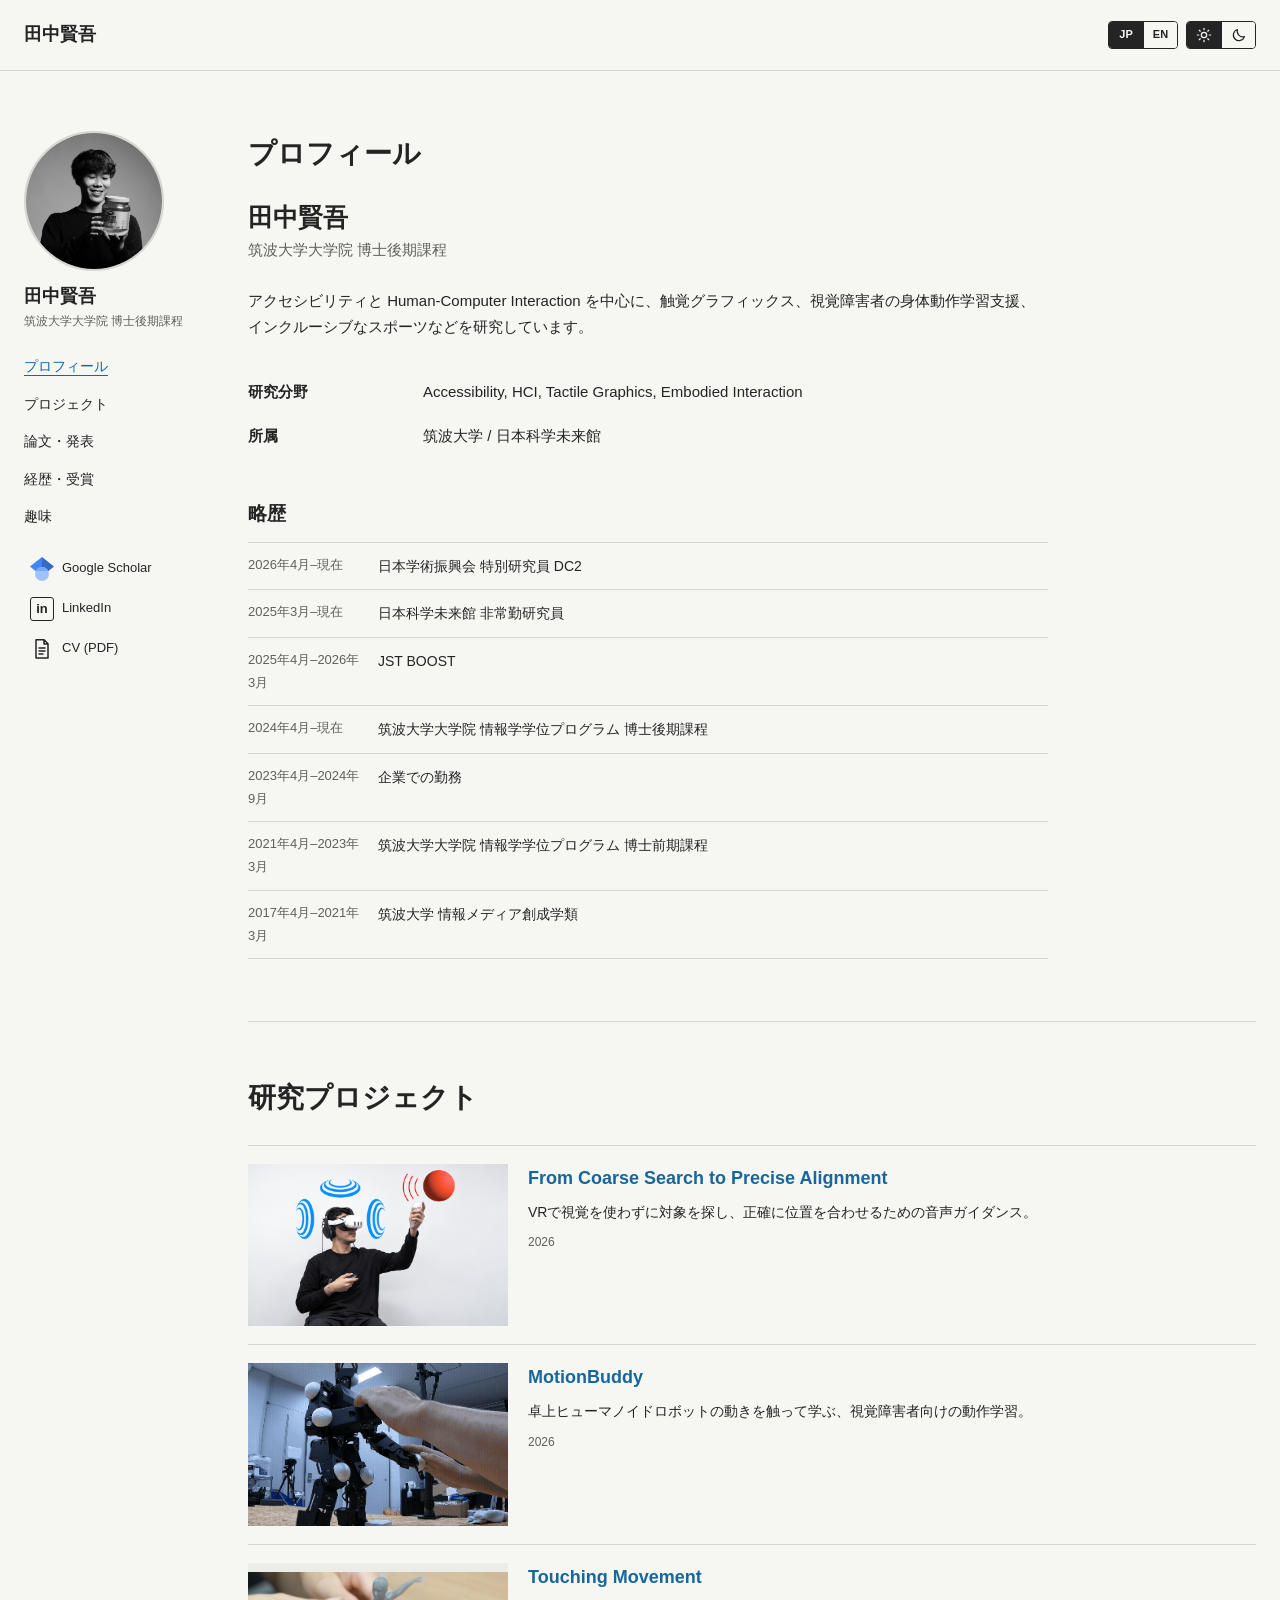
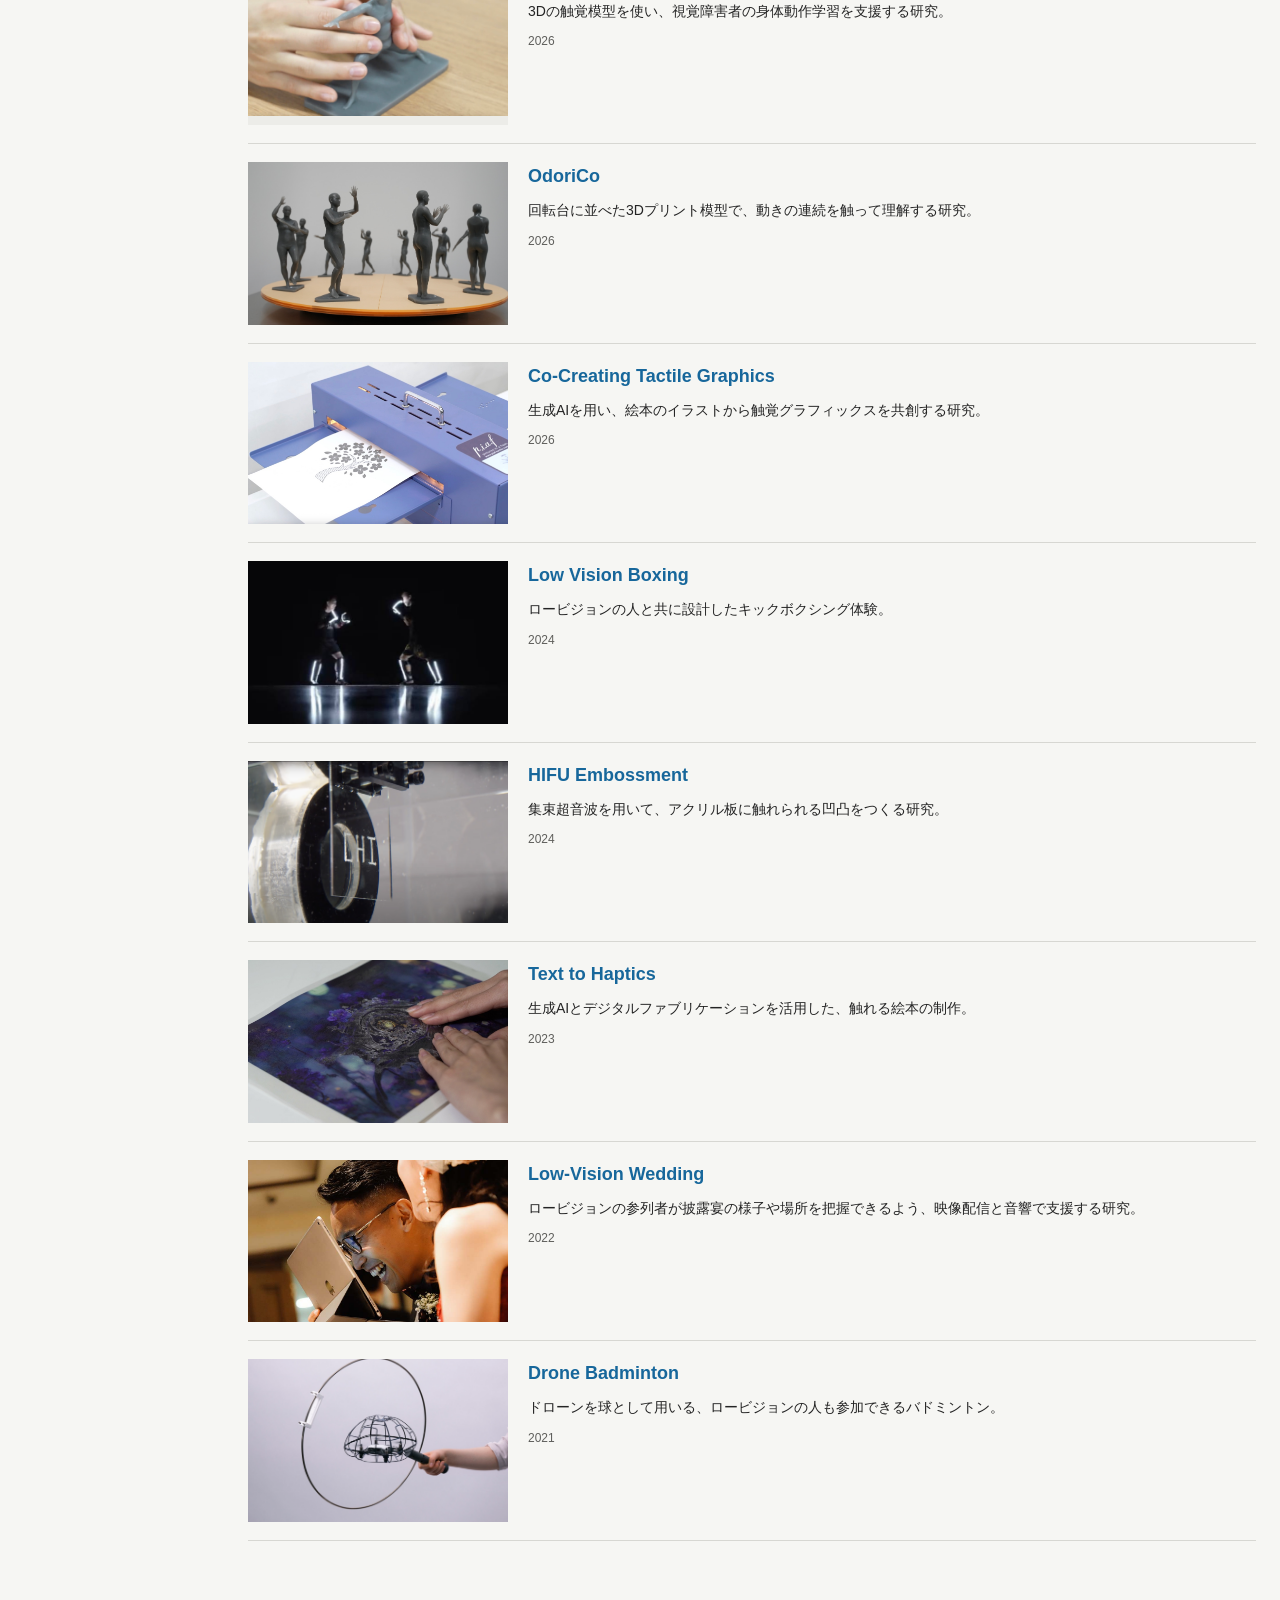
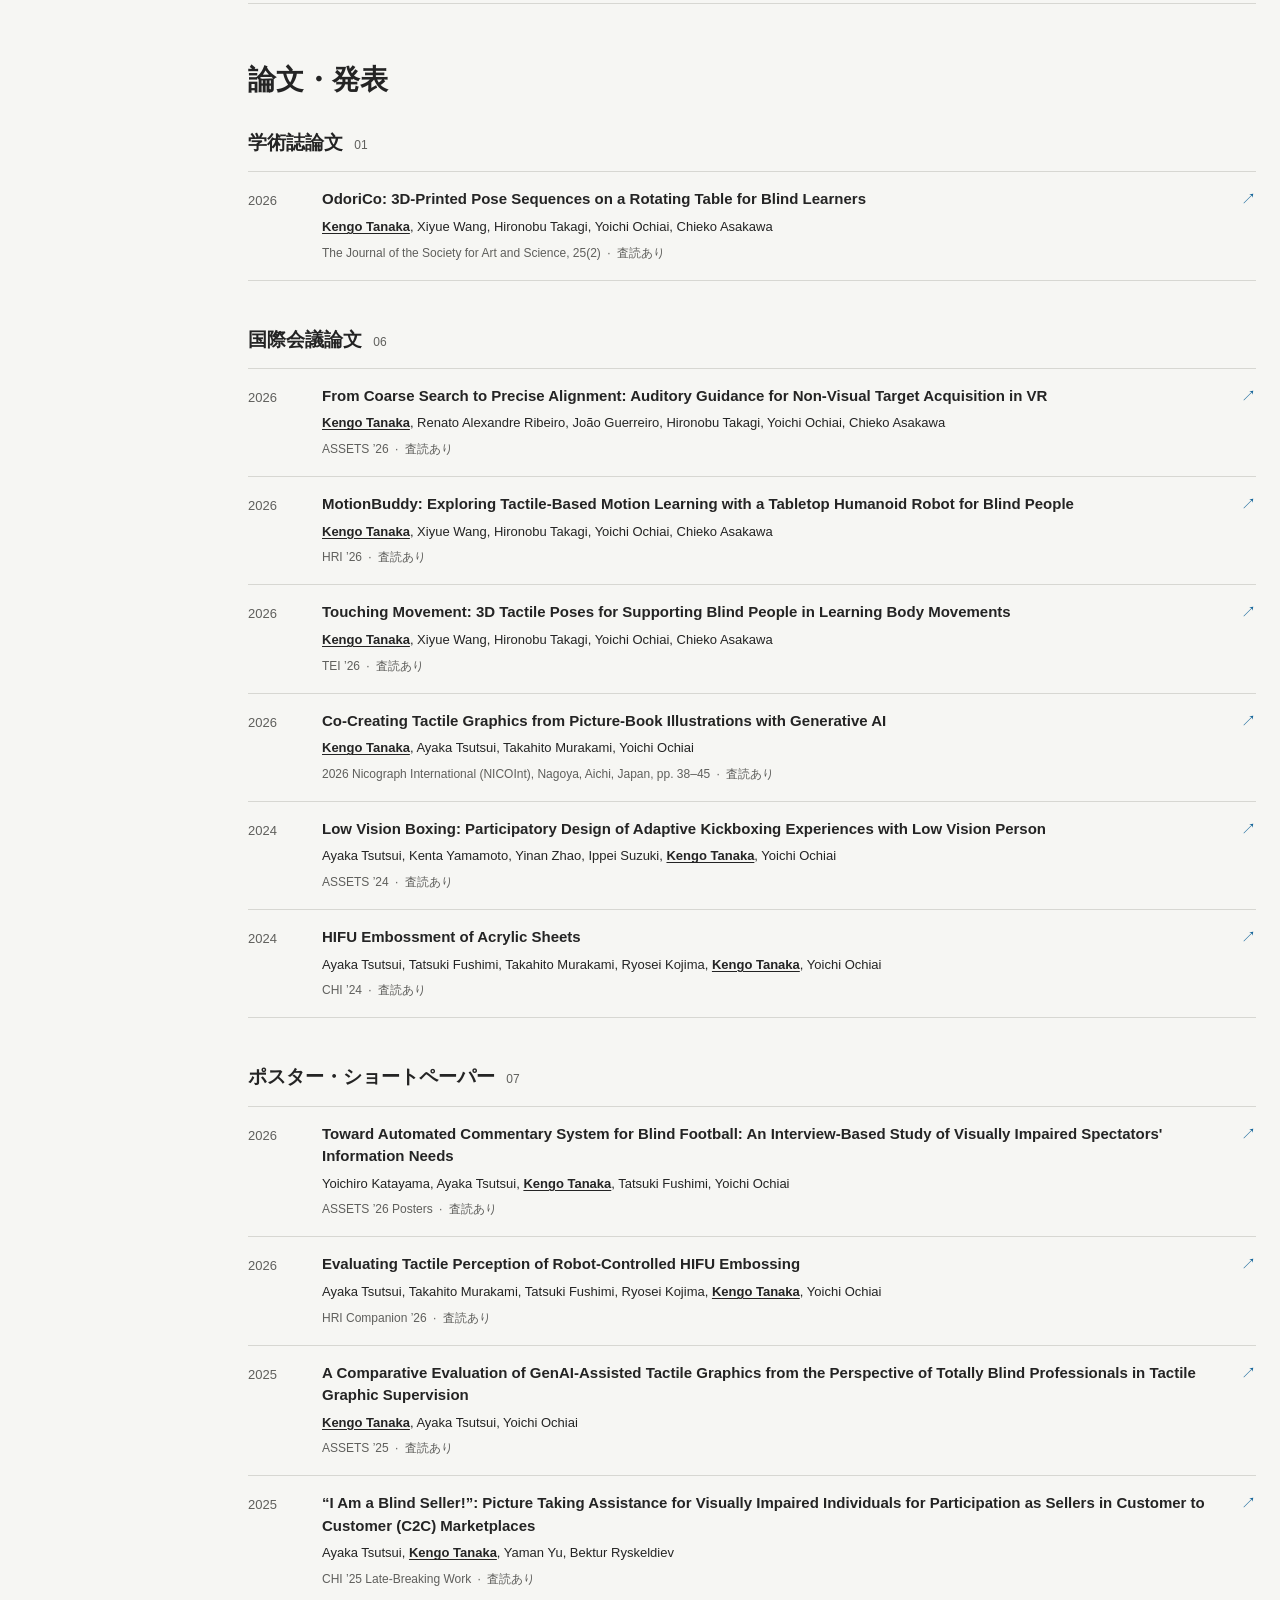
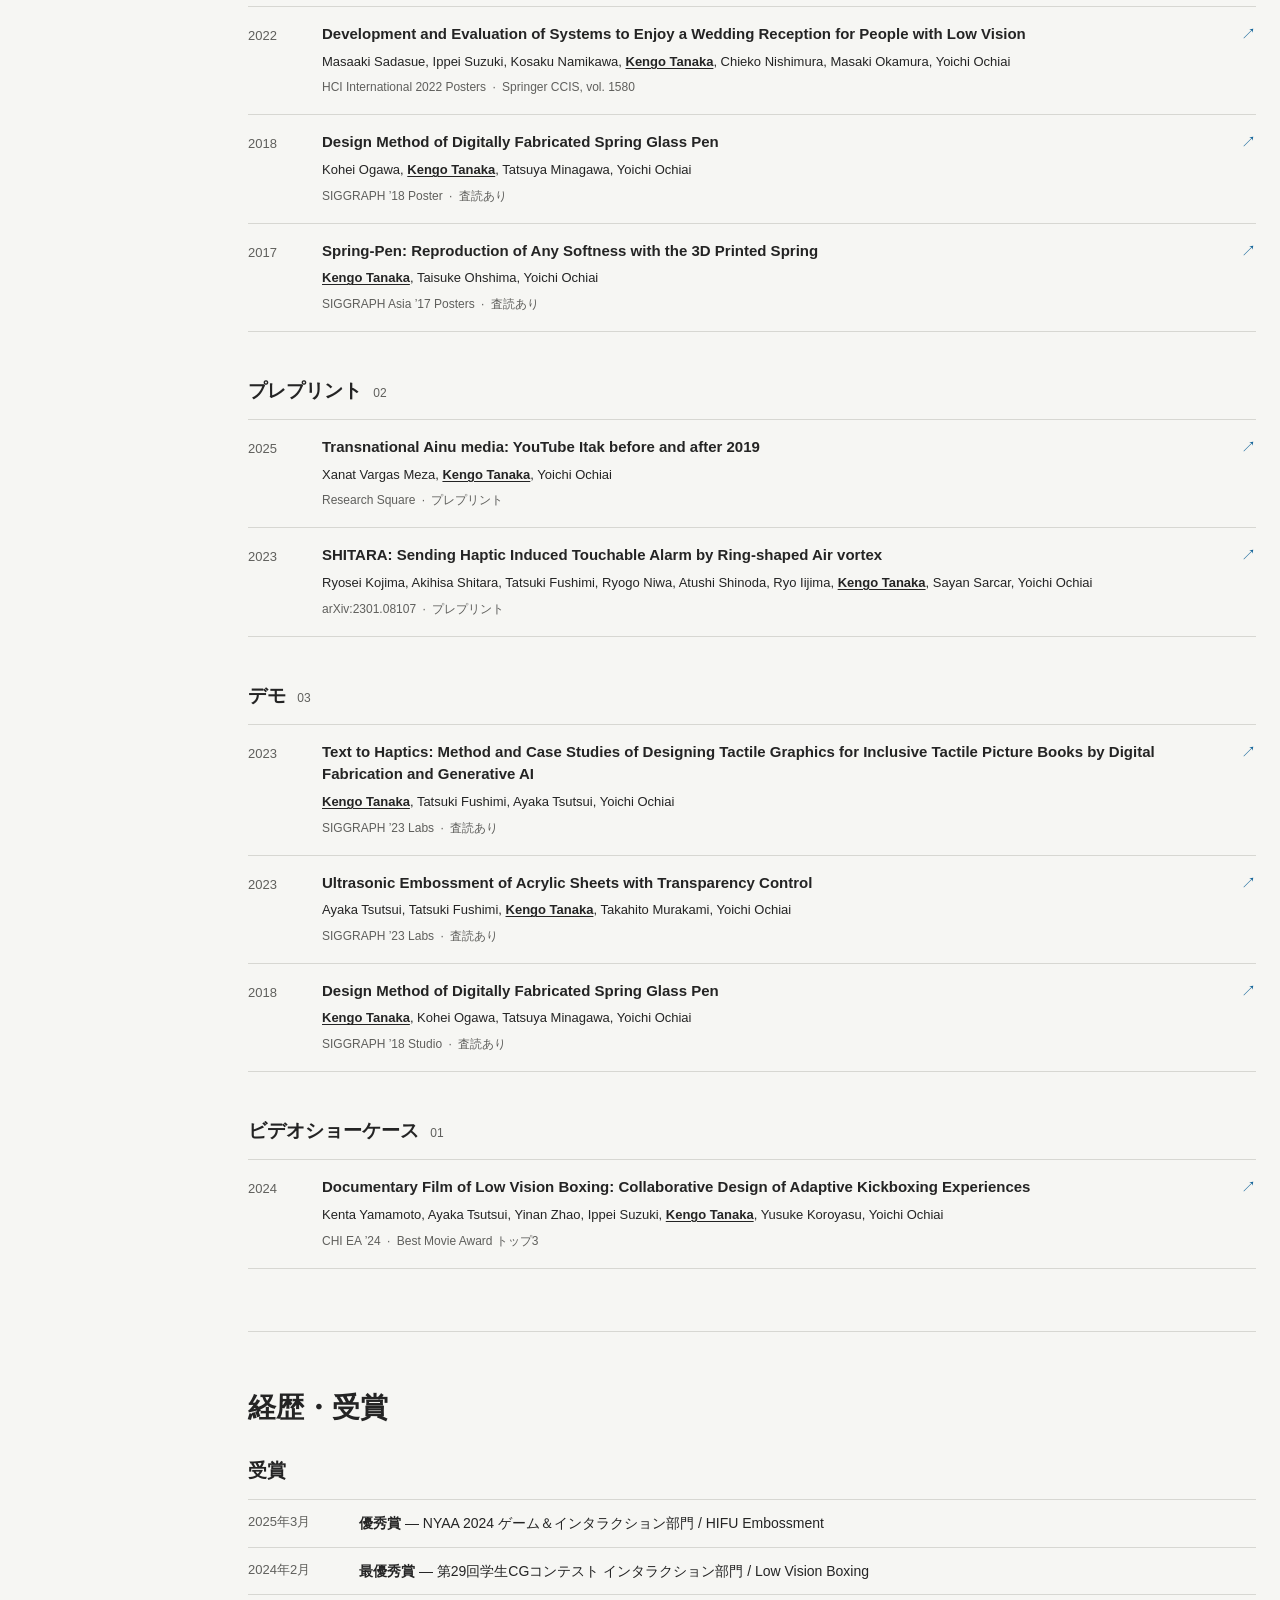
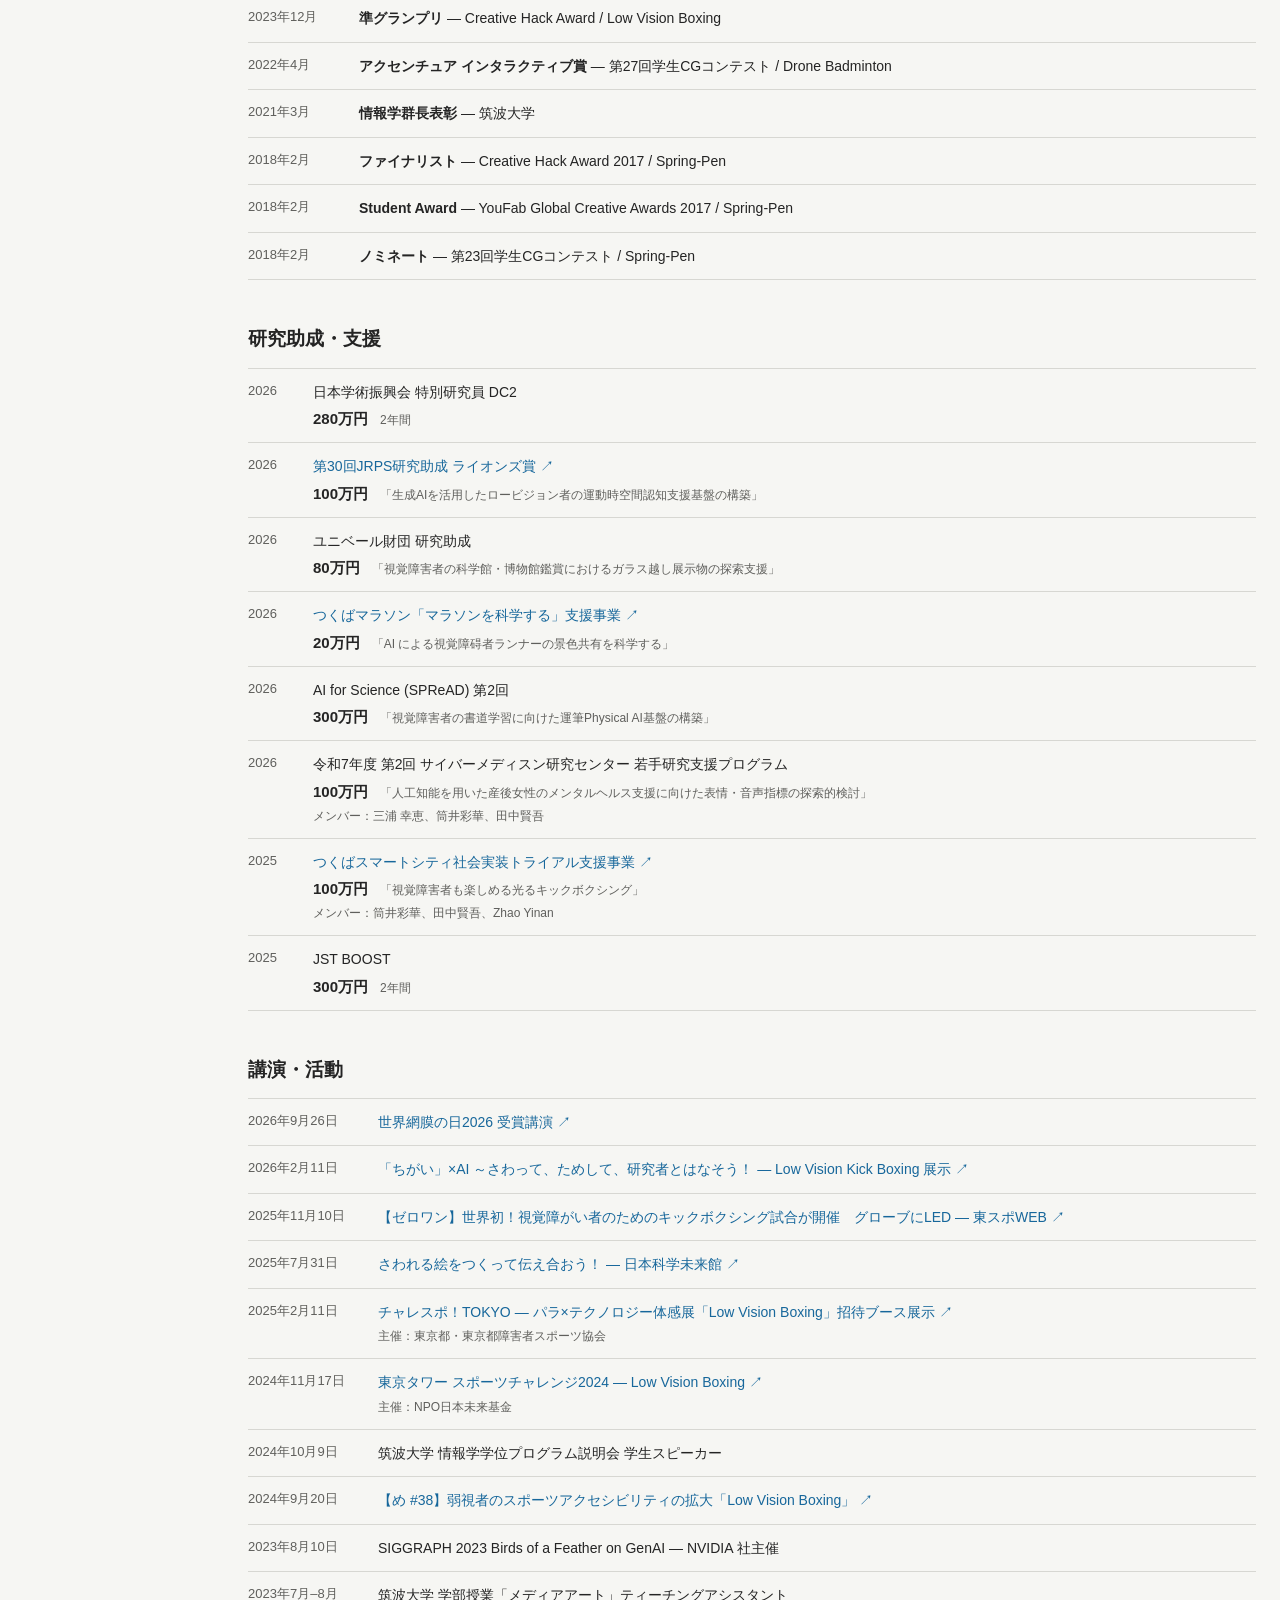
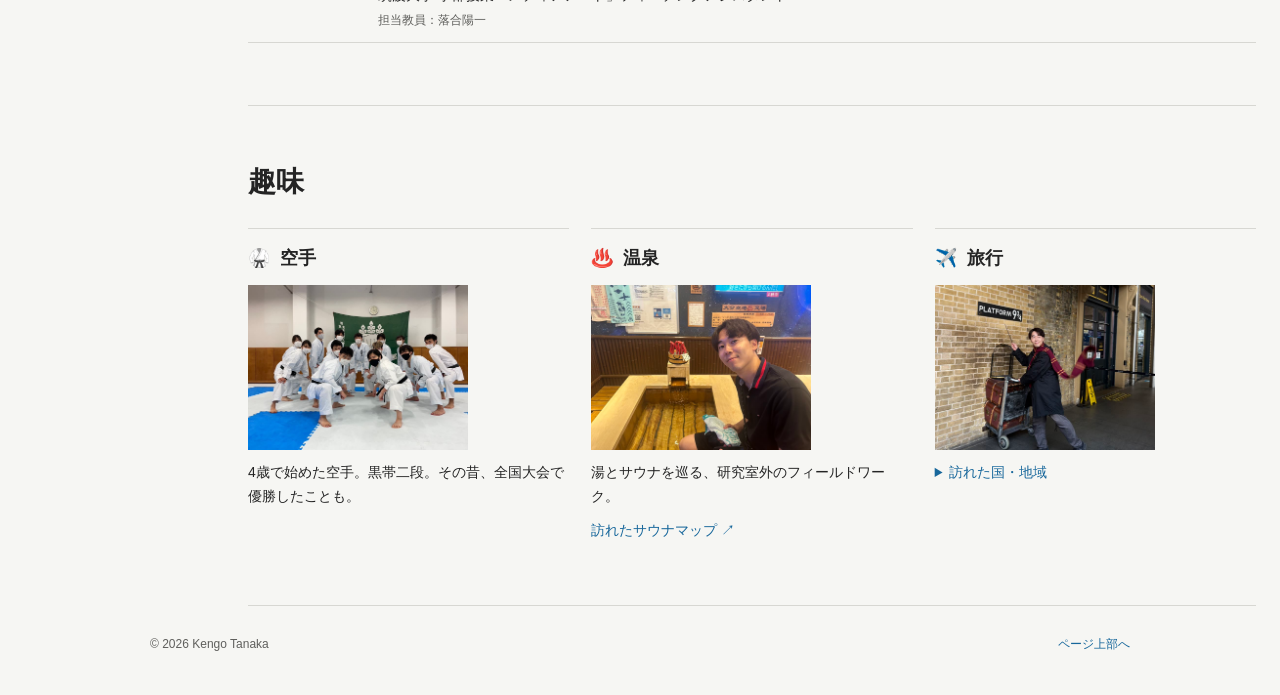
==== commit 8908820a: "Show cursor particles without a solid trail" ====
--- a/index.html
+++ b/index.html
@@ -9,7 +9,7 @@
     <script>try { if (localStorage.getItem('kengo-theme') === 'dark') document.documentElement.dataset.theme = 'dark'; } catch (error) { /* Storage may be unavailable for local files. */ }</script>
     <link rel="stylesheet" href="style.css?v=20261112-12">
     <script src="i18n.js?v=20261112-16" defer></script>
-    <script src="script.js?v=20261112-4" defer></script>
+    <script src="script.js?v=20261112-5" defer></script>
   </head>
   <body>
     <div id="top" aria-hidden="true"></div>
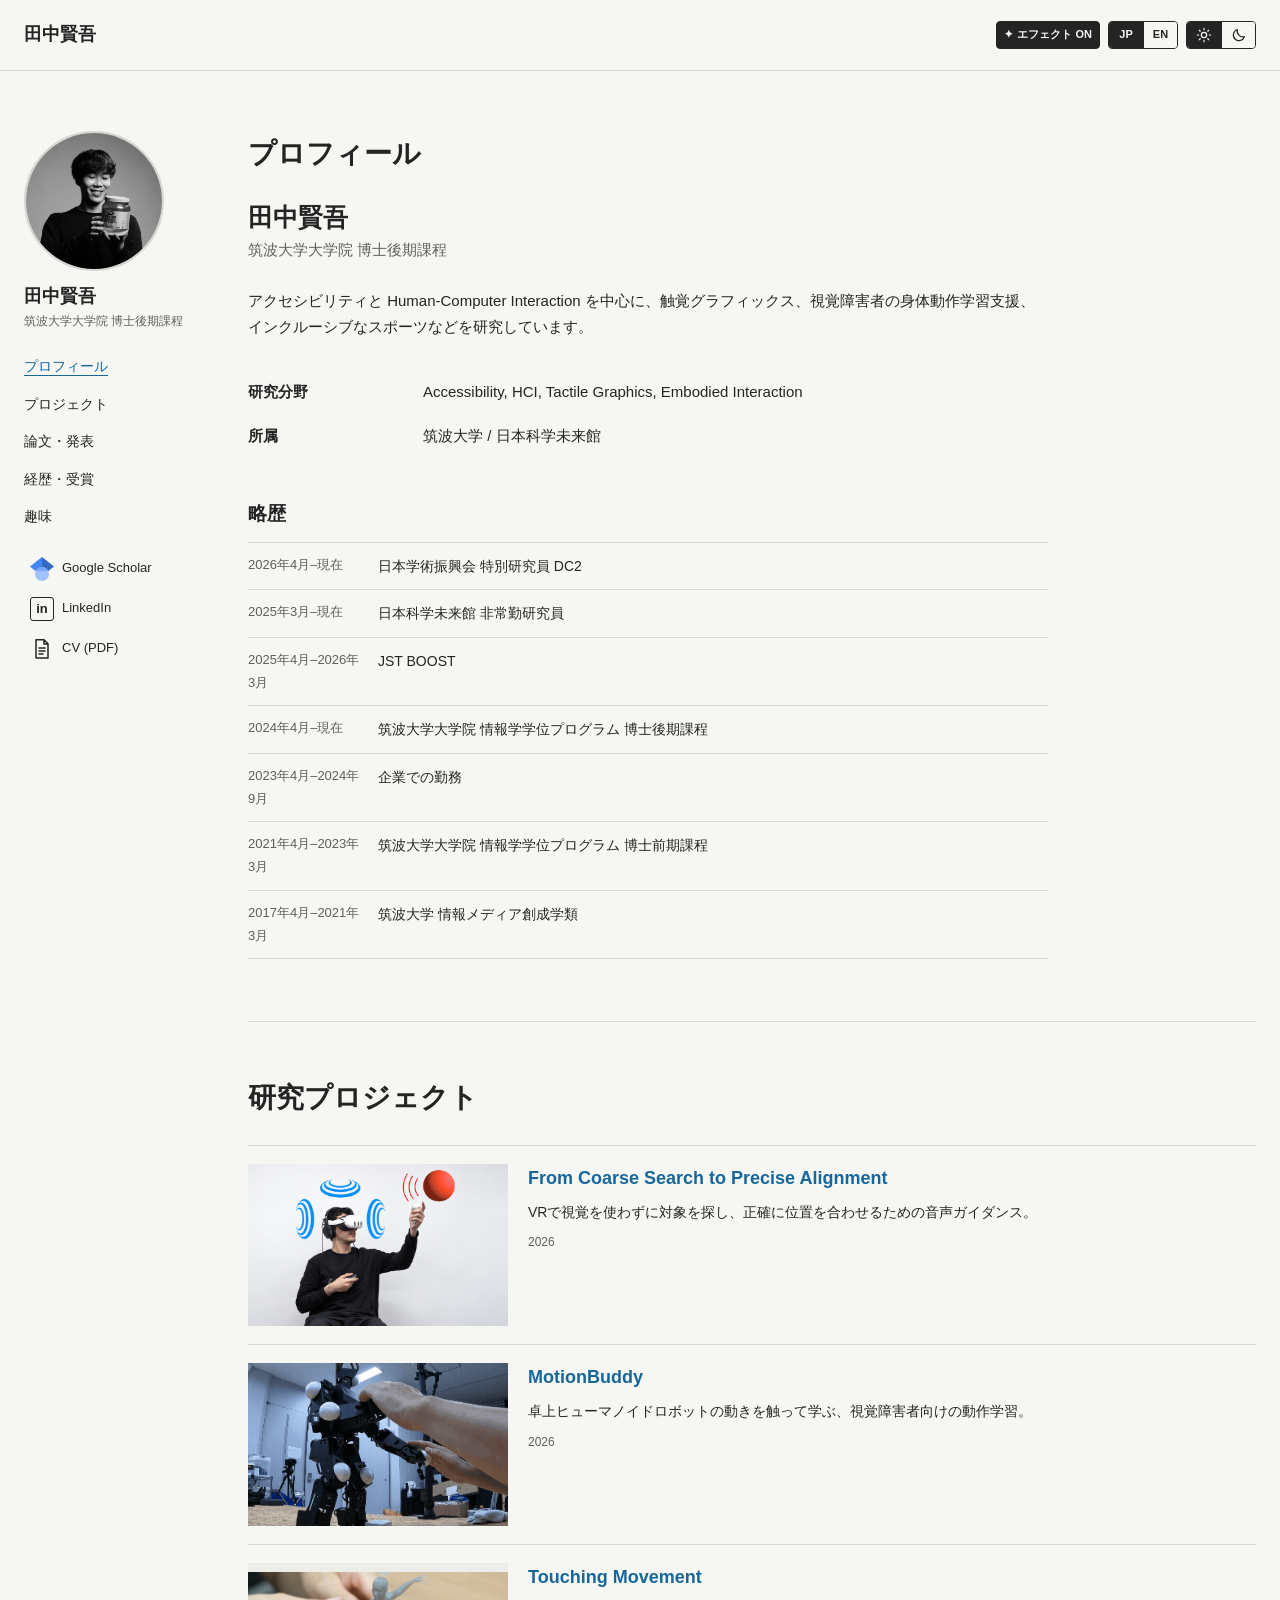
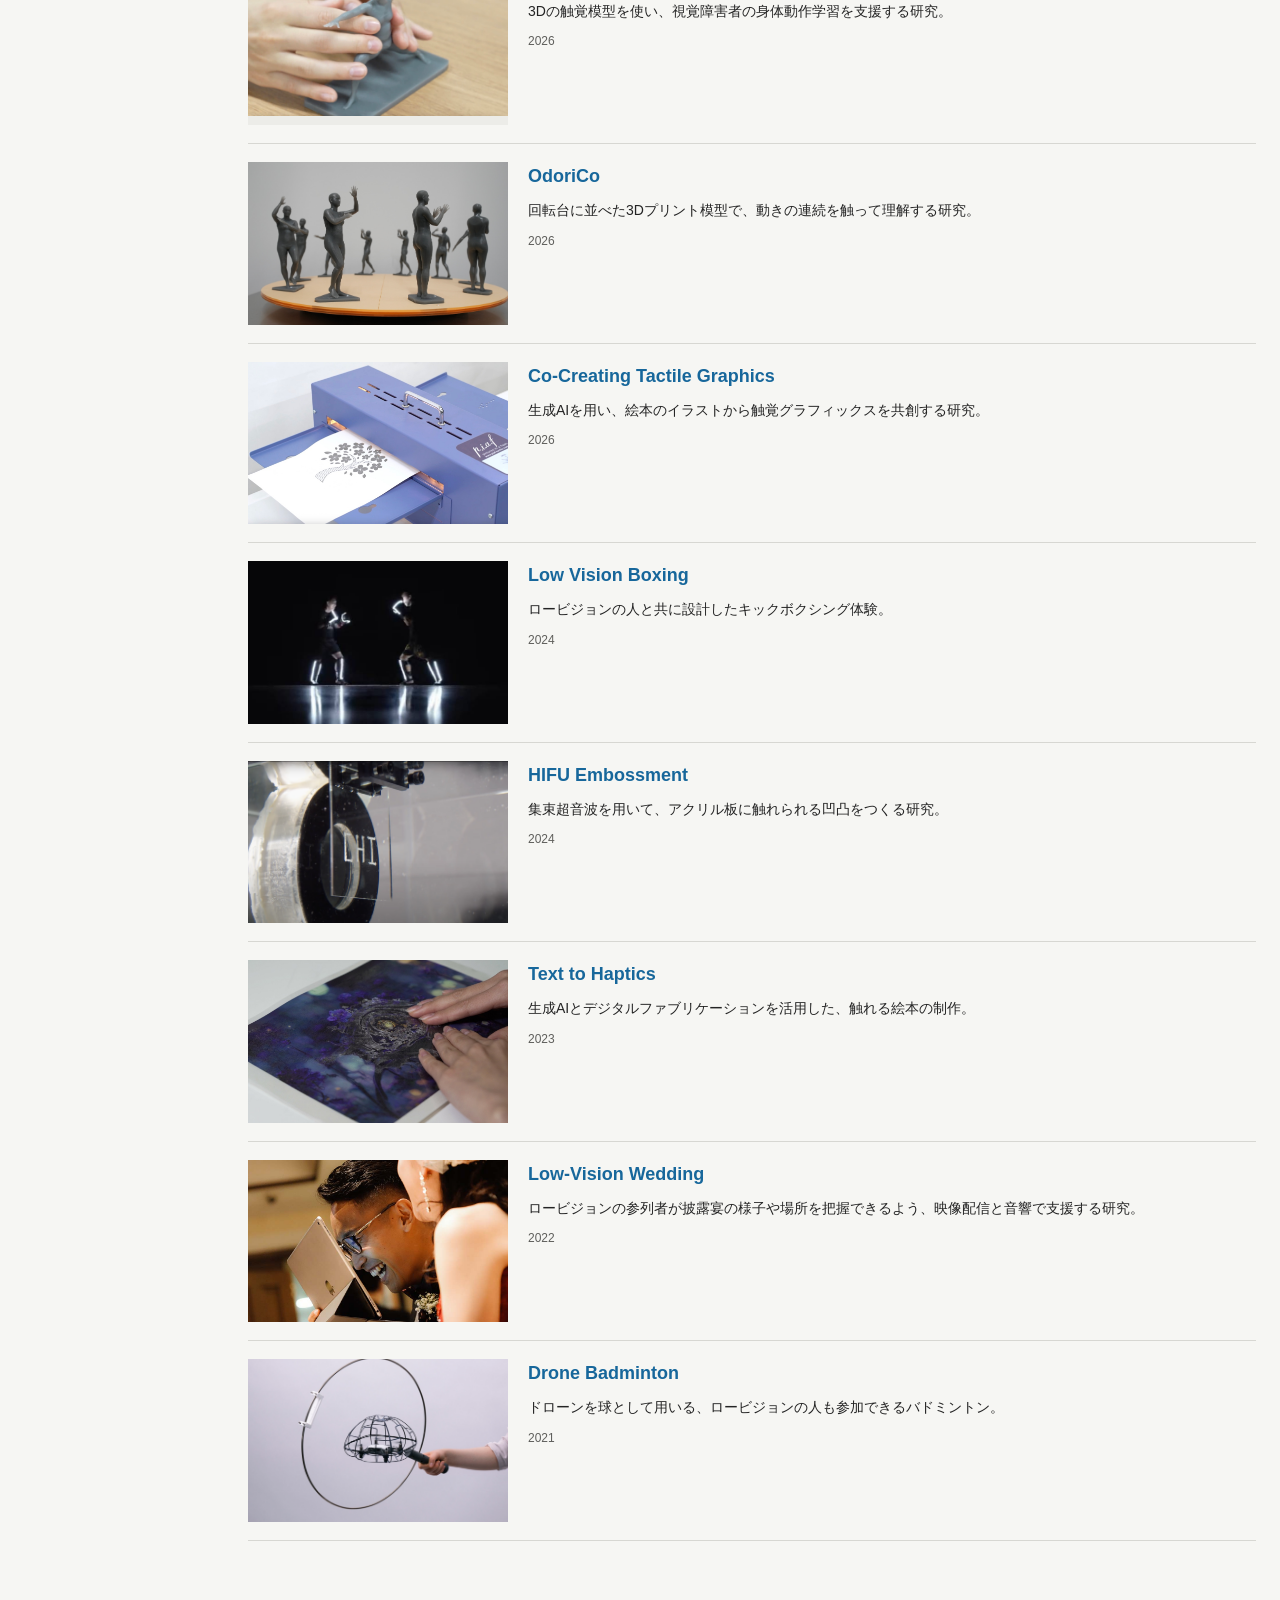
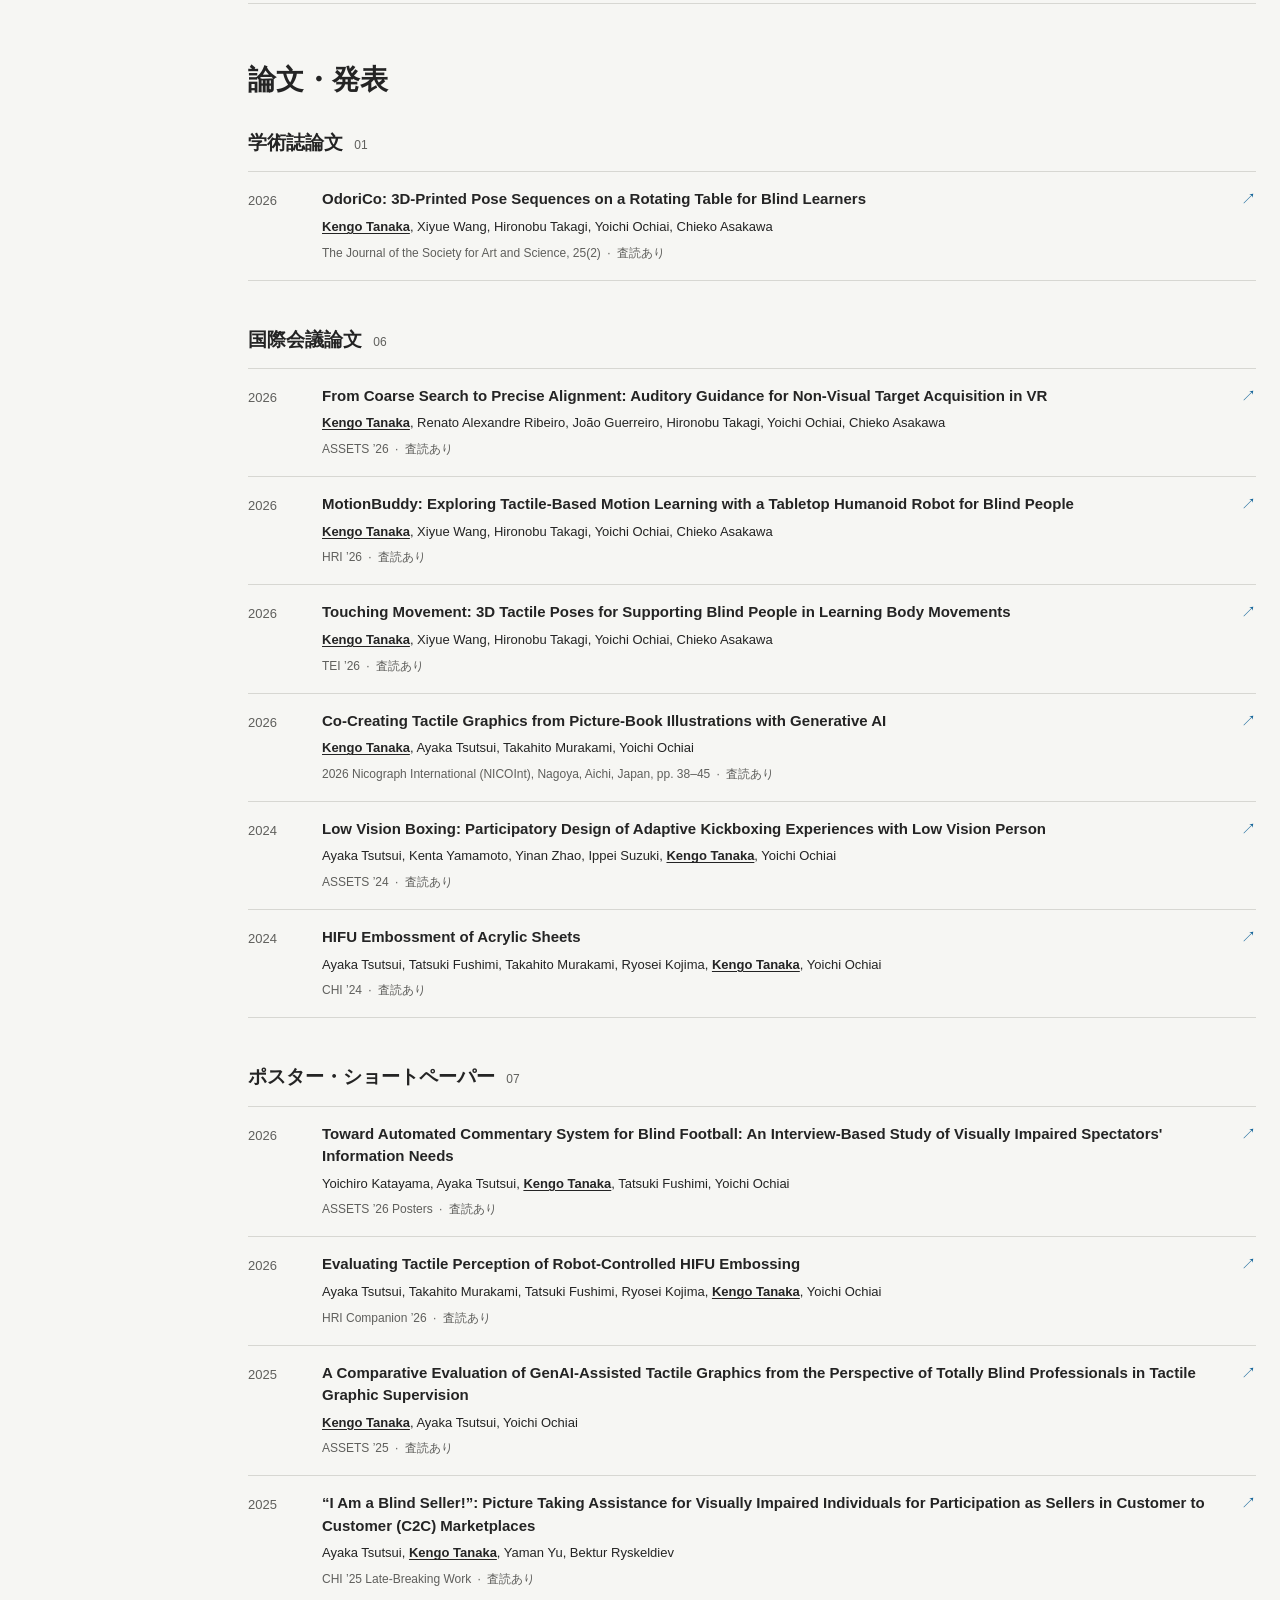
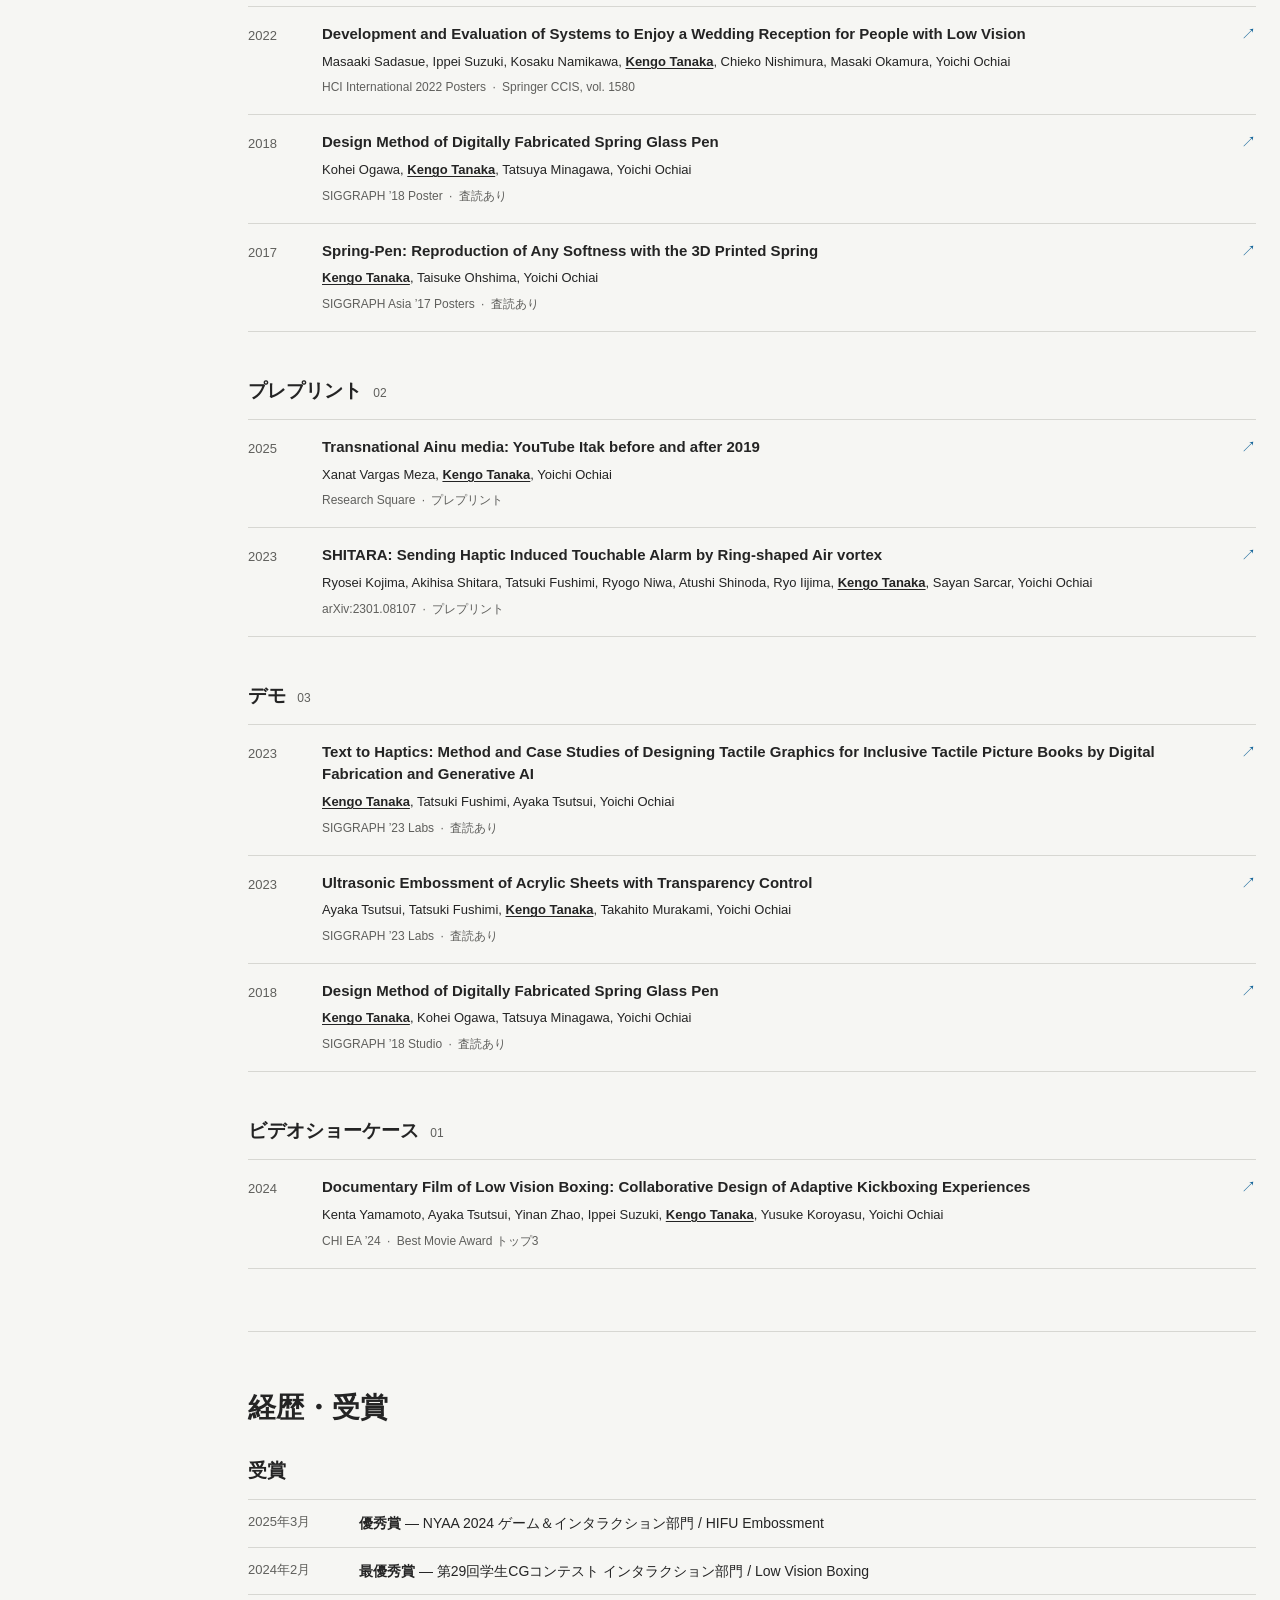
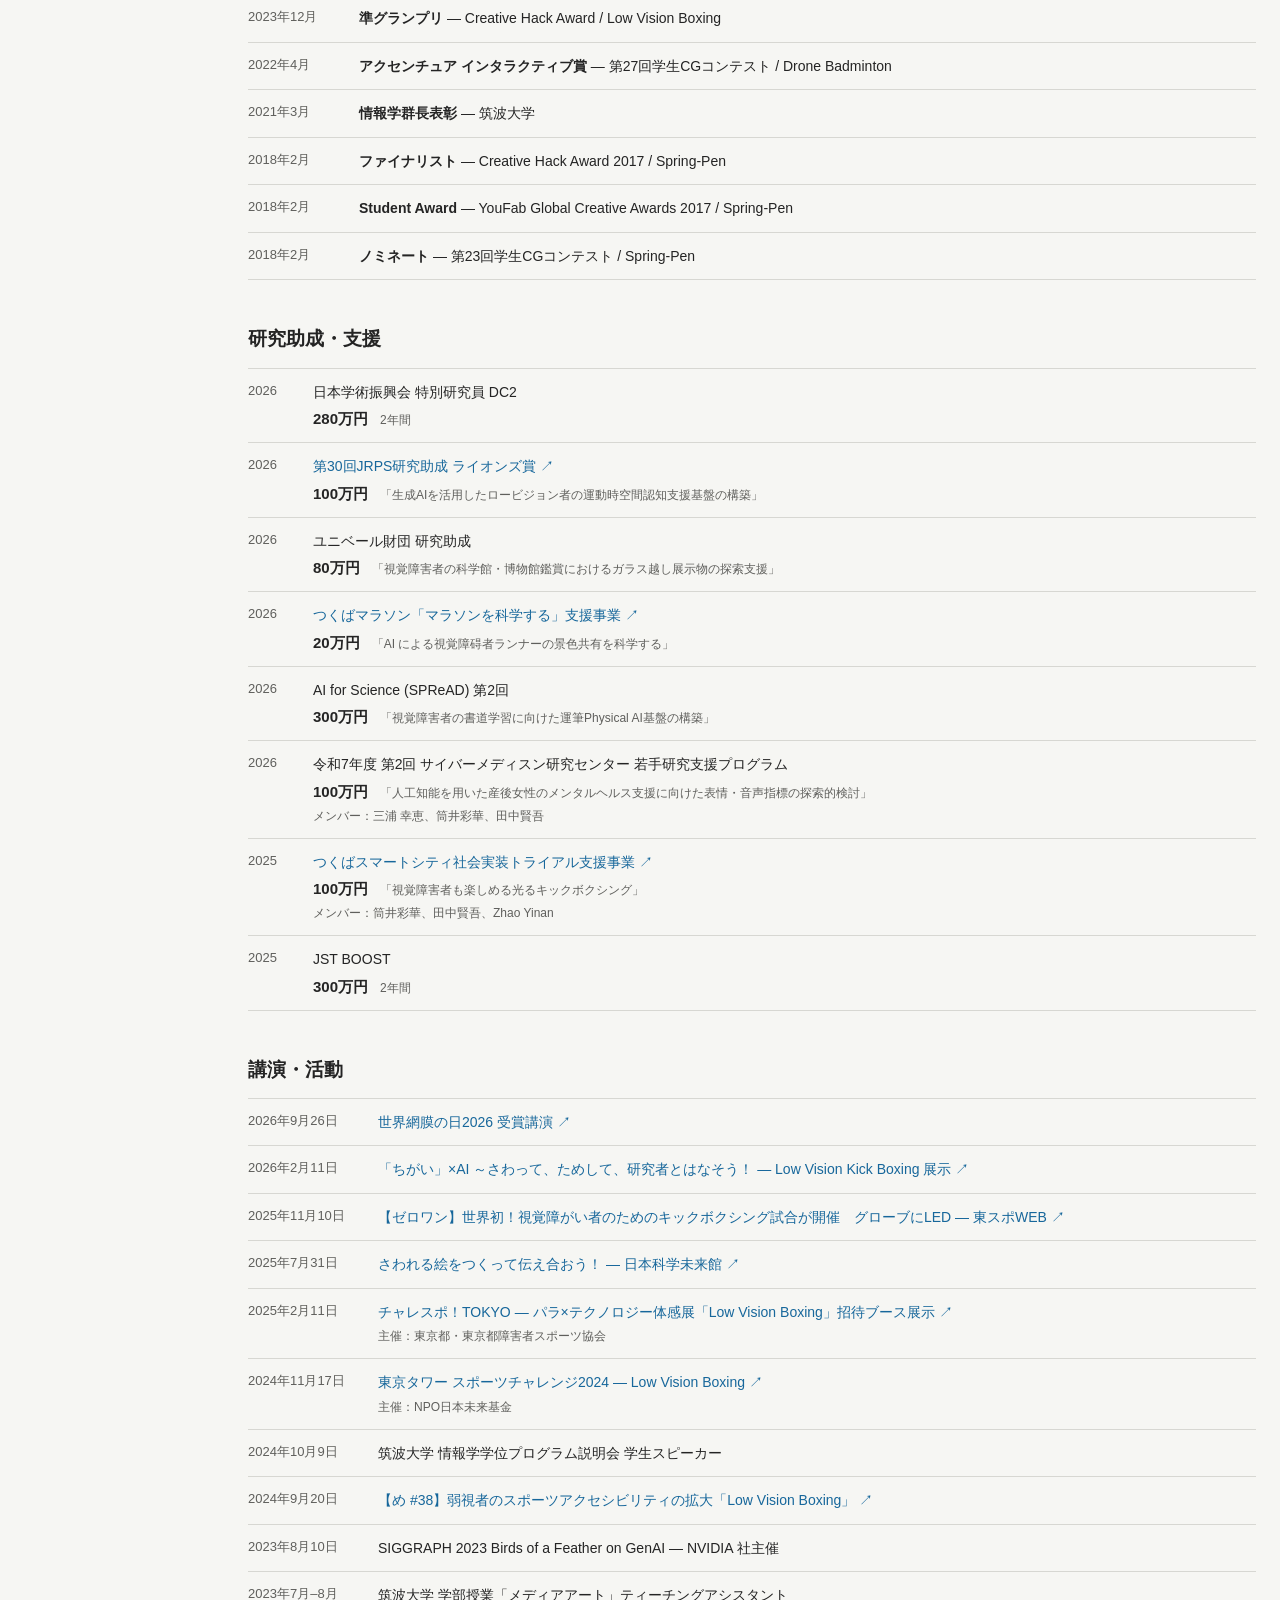
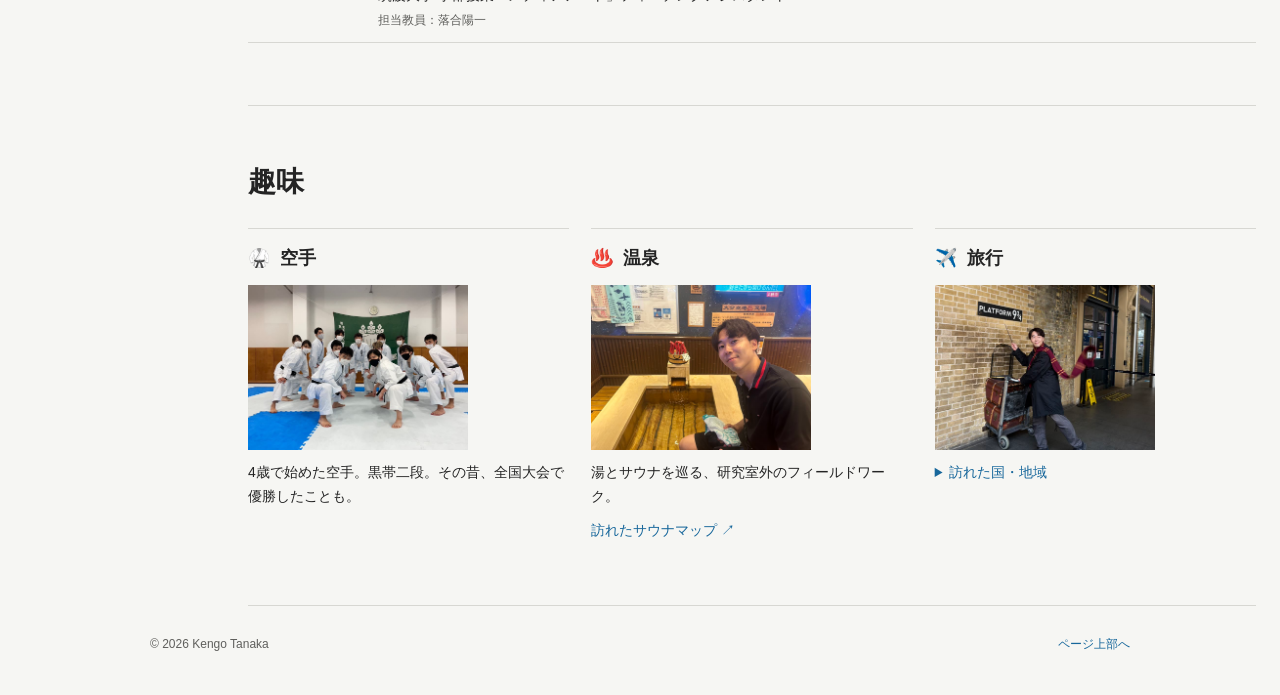
==== commit 777e3e8b: "Add effects toggle and increase particle density" ====
--- a/index.html
+++ b/index.html
@@ -7,9 +7,9 @@
     <link rel="canonical" href="https://kengot1997.github.io/">
     <title>田中賢吾</title>
     <script>try { if (localStorage.getItem('kengo-theme') === 'dark') document.documentElement.dataset.theme = 'dark'; } catch (error) { /* Storage may be unavailable for local files. */ }</script>
-    <link rel="stylesheet" href="style.css?v=20261112-12">
-    <script src="i18n.js?v=20261112-16" defer></script>
-    <script src="script.js?v=20261112-5" defer></script>
+    <link rel="stylesheet" href="style.css?v=20261112-13">
+    <script src="i18n.js?v=20261112-17" defer></script>
+    <script src="script.js?v=20261112-6" defer></script>
   </head>
   <body>
     <div id="top" aria-hidden="true"></div>
@@ -18,6 +18,7 @@
       <div class="wrap header-inner">
         <a class="site-name" href="#top">田中賢吾</a>
         <div class="header-controls">
+          <button class="effect-toggle" type="button" aria-pressed="true" aria-label="エフェクトをオフにする" title="エフェクト: ON"><span aria-hidden="true">✦</span> <span class="effect-name">Effect</span> <span>ON</span></button>
           <div class="control-group" role="group" aria-label="言語">
             <button type="button" data-language="ja" aria-pressed="true">JP</button>
             <button type="button" data-language="en" aria-pressed="false">EN</button>
--- a/style.css
+++ b/style.css
@@ -70,6 +70,8 @@
 .sidebar-external-link svg { display: block; flex: none; width: 24px; height: 24px; fill: none; stroke: currentColor; stroke-width: 1.5; stroke-linecap: round; stroke-linejoin: round; }
 .linkedin-mark { display: inline-flex; align-items: center; justify-content: center; flex: none; width: 24px; height: 24px; border: 1px solid currentColor; border-radius: 3px; font-size: 13px; font-weight: 700; line-height: 1; }
 .header-controls { display: flex; align-items: center; gap: 8px; margin-left: auto; }
+.effect-toggle { display: inline-flex; align-items: center; justify-content: center; gap: 4px; min-height: 28px; min-width: 56px; padding: 5px 7px; border: 1px solid var(--text); border-radius: 4px; background: var(--surface); color: var(--text); font-family: inherit; font-size: 11px; font-weight: 700; line-height: 1.4; cursor: pointer; }
+.effect-toggle[aria-pressed="true"] { background: var(--text); color: var(--surface); }
 .control-group { display: inline-flex; border: 1px solid var(--text); border-radius: 4px; overflow: hidden; white-space: nowrap; }
 .control-group button { border: 0; border-radius: 0; background: var(--surface); color: var(--text); min-width: 34px; padding: 5px 7px; font-family: inherit; font-size: 11px; font-weight: 700; line-height: 1.4; cursor: pointer; }
 .control-group button + button { border-left: 1px solid var(--text); }
@@ -154,6 +156,7 @@
   .sidebar-external-link { min-height: 30px; gap: 4px; padding: 4px; font-size: 11px; }
   .sidebar-external-link img, .sidebar-external-link svg, .linkedin-mark { width: 20px; height: 20px; }
   .control-group button { padding: 5px 6px; }
+  .effect-name { display: none; }
   .section { padding: 42px 0 48px; }
   .profile-section { padding-top: 45px; }
   .profile-photo { display: block; margin-bottom: 24px; }
@@ -171,6 +174,12 @@
   .grants-list li { grid-template-columns: 42px 1fr; }
   .hobby-list { grid-template-columns: 1fr; gap: 24px; }
 }
+@media (max-width: 360px) {
+  .site-name { font-size: 14px; }
+  .header-controls { gap: 4px; }
+  .control-group button { min-width: 30px; padding-inline: 4px; }
+  .effect-toggle { min-width: 50px; padding-inline: 4px; }
+}
 @media (prefers-reduced-motion: reduce) {
   html { scroll-behavior: auto; }
   .portrait-media.is-playing::after { animation: none; }
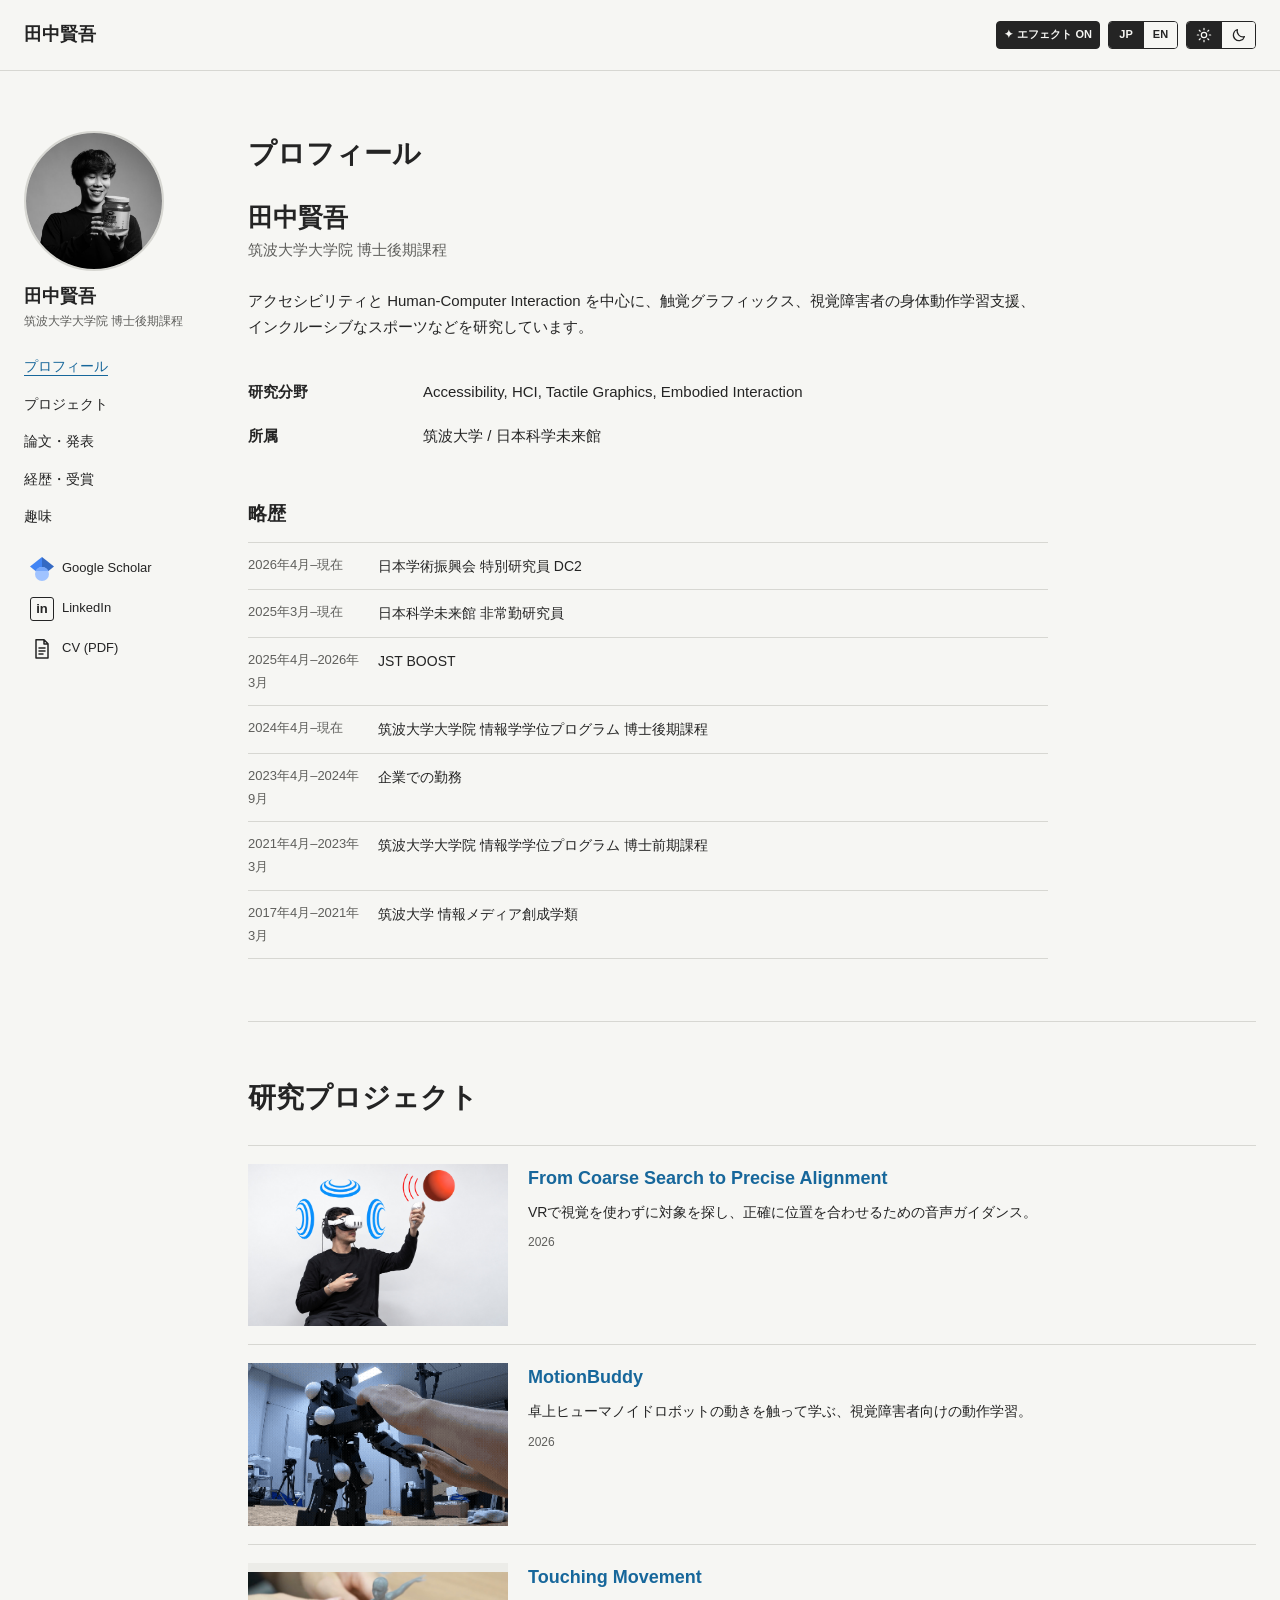
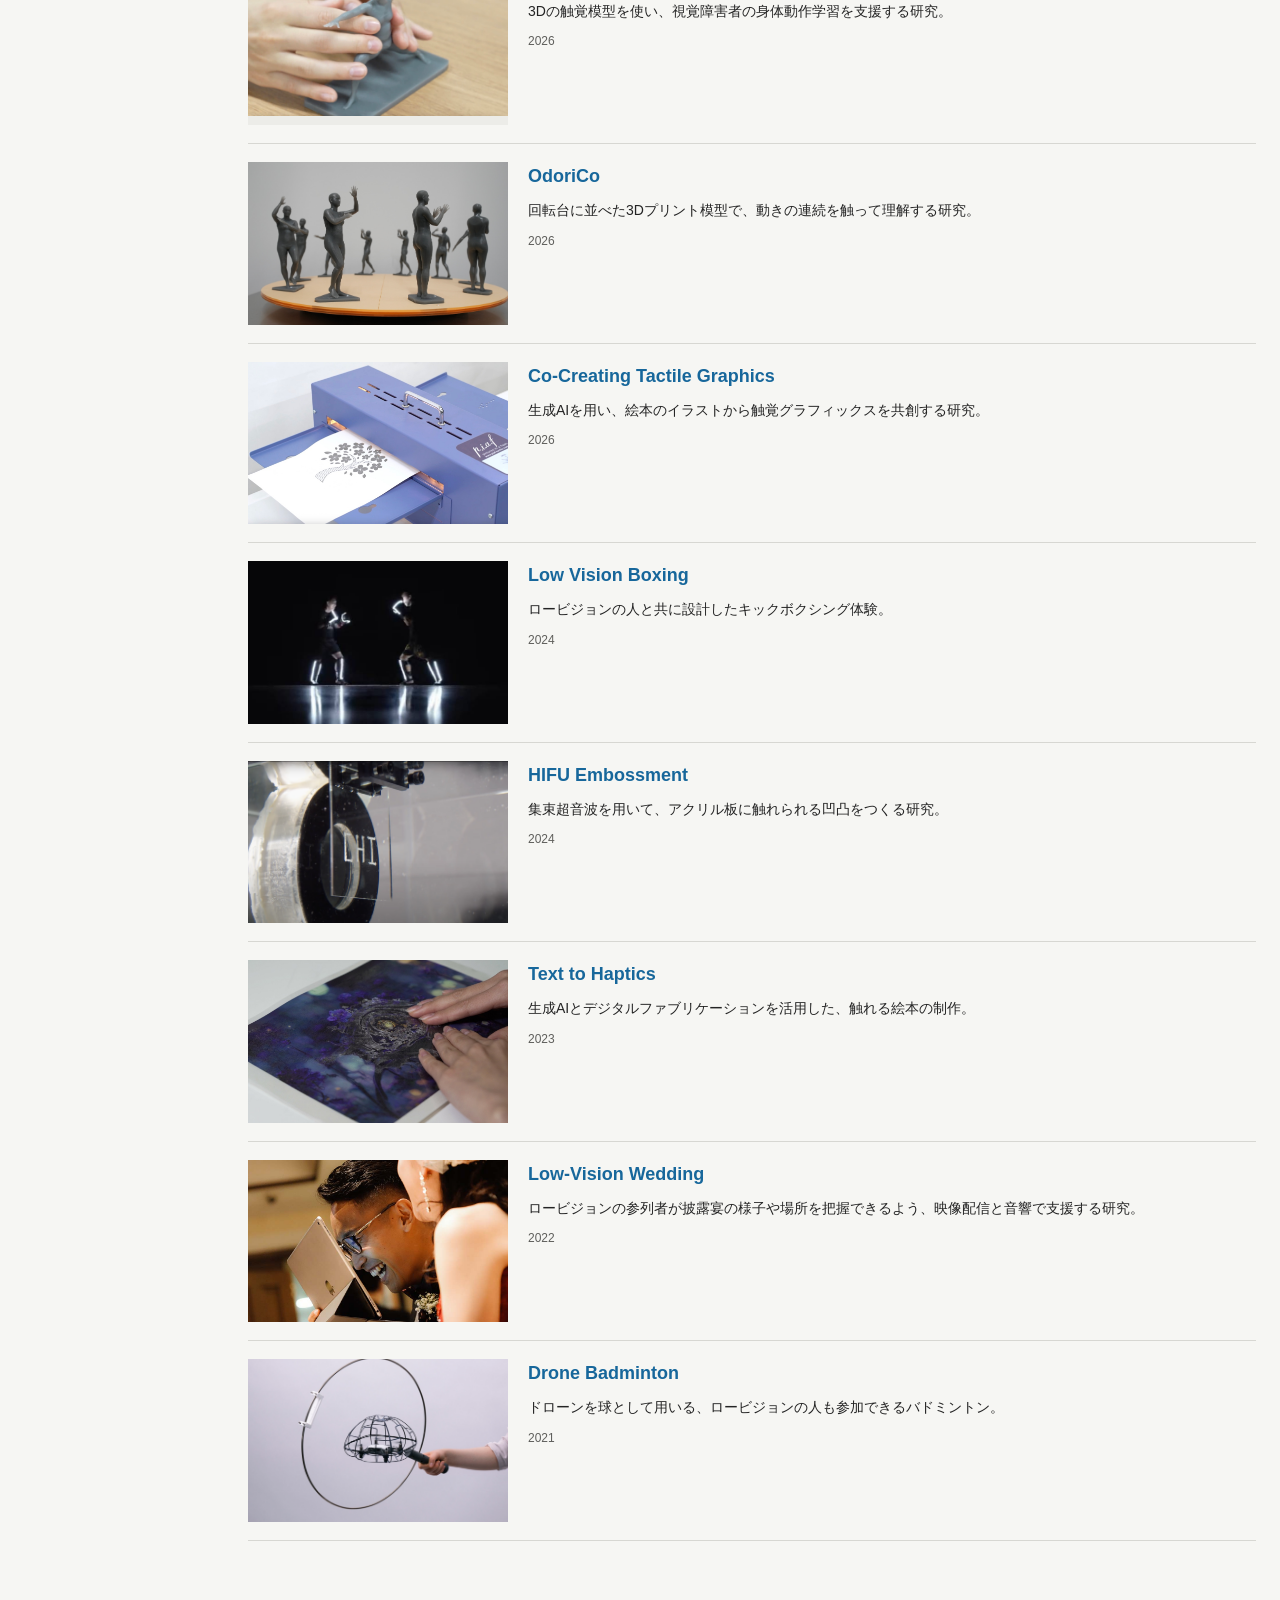
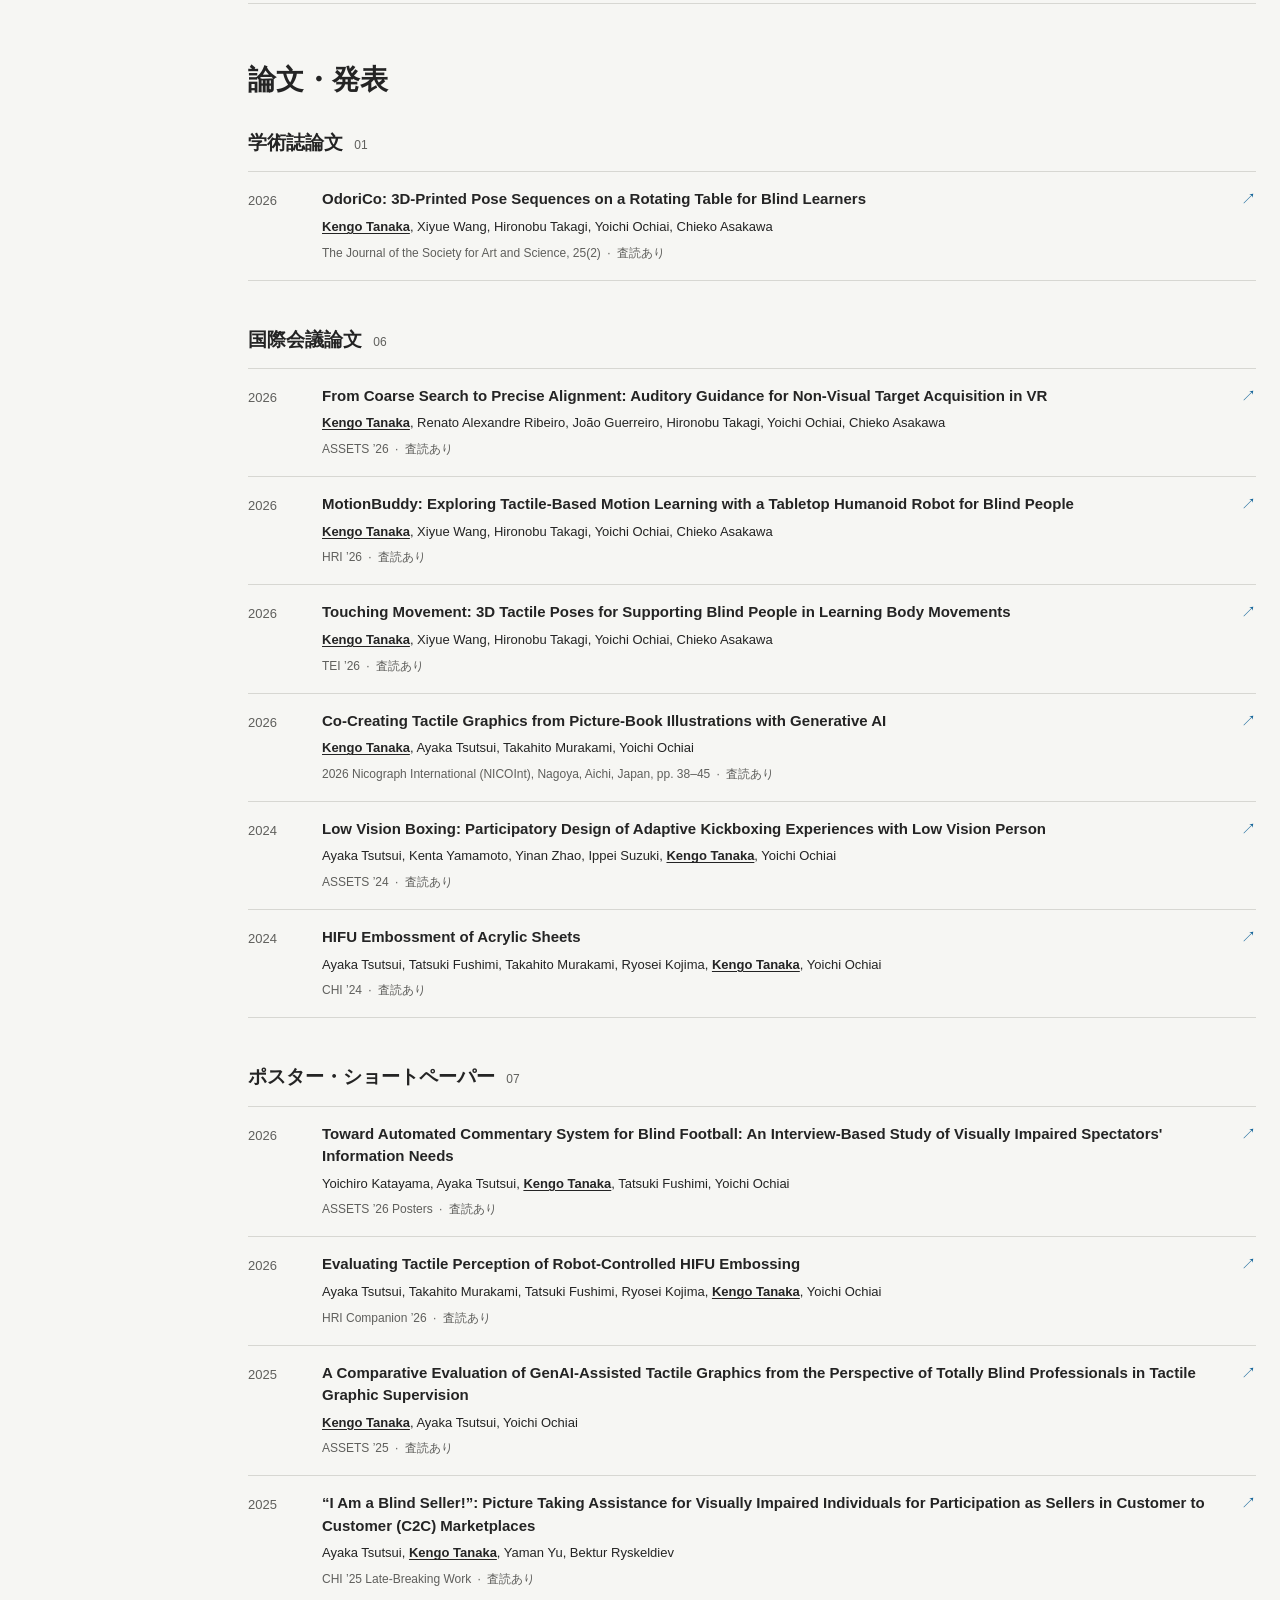
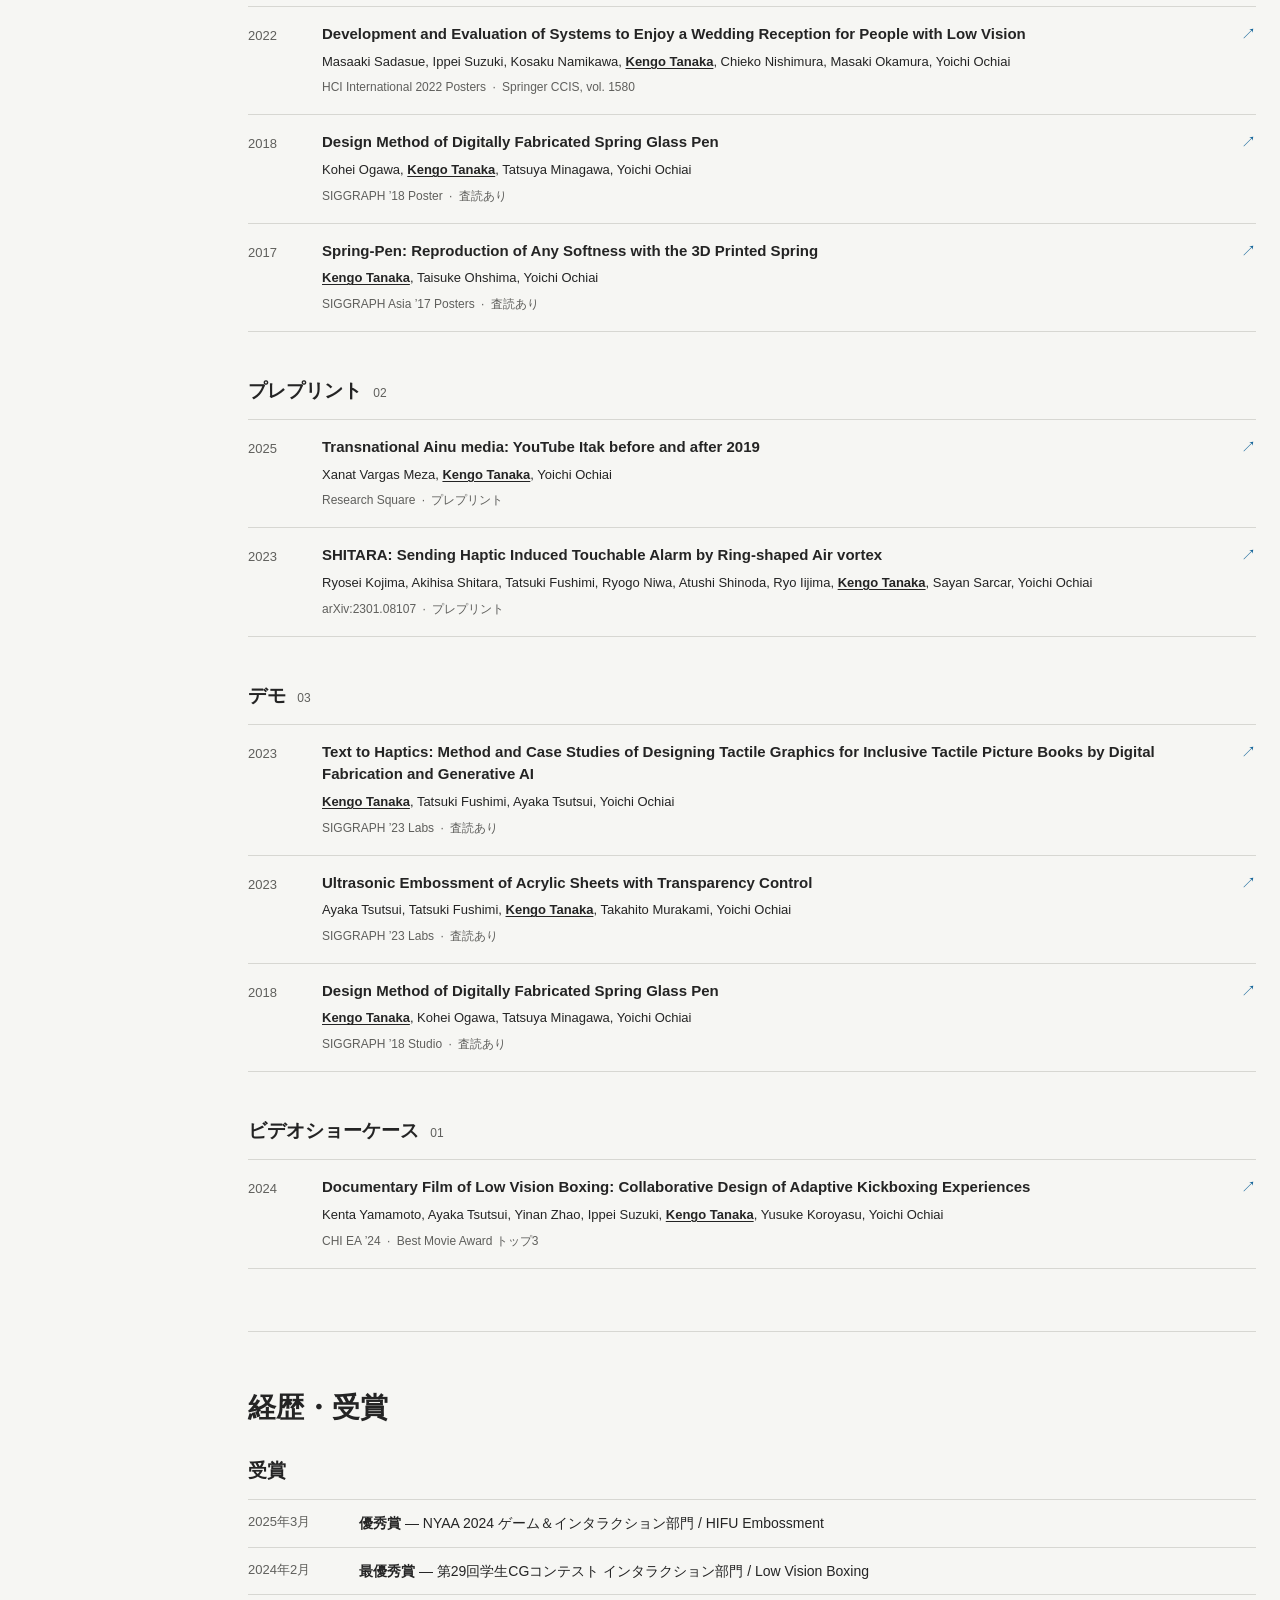
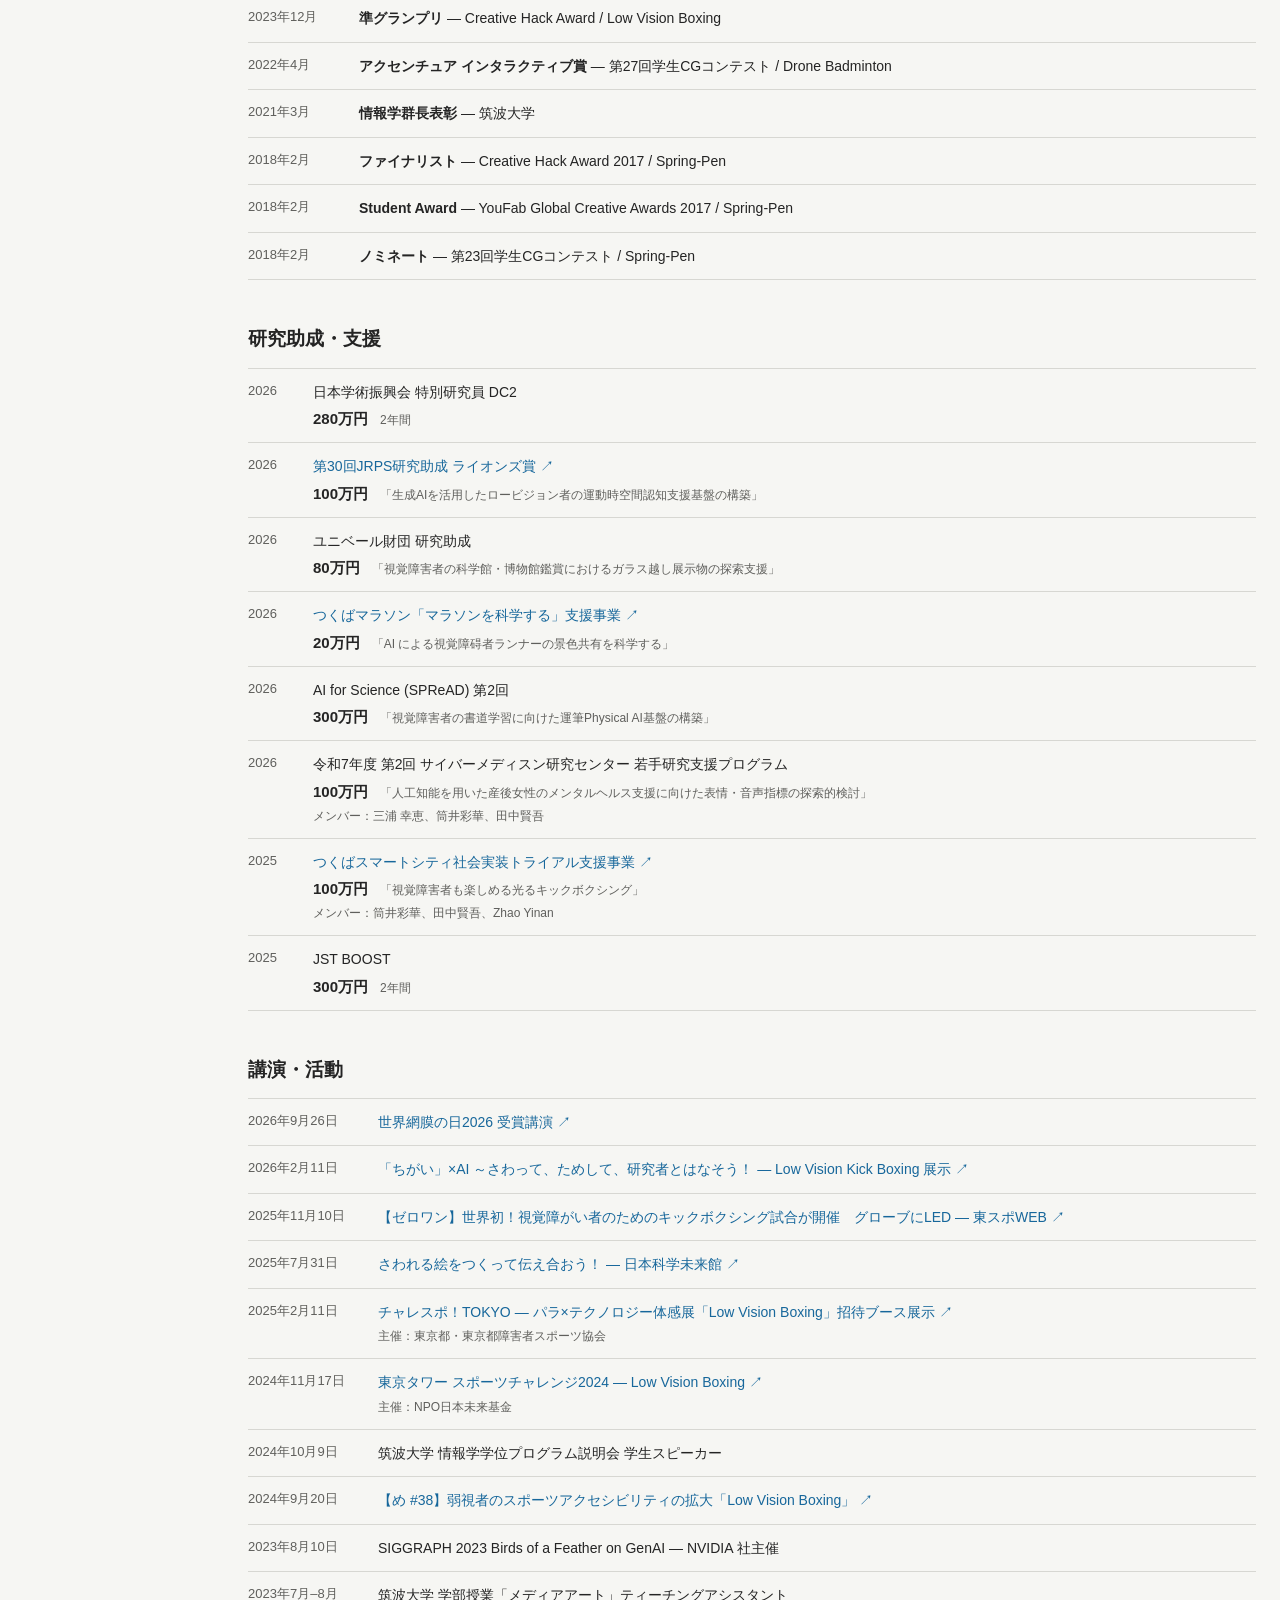
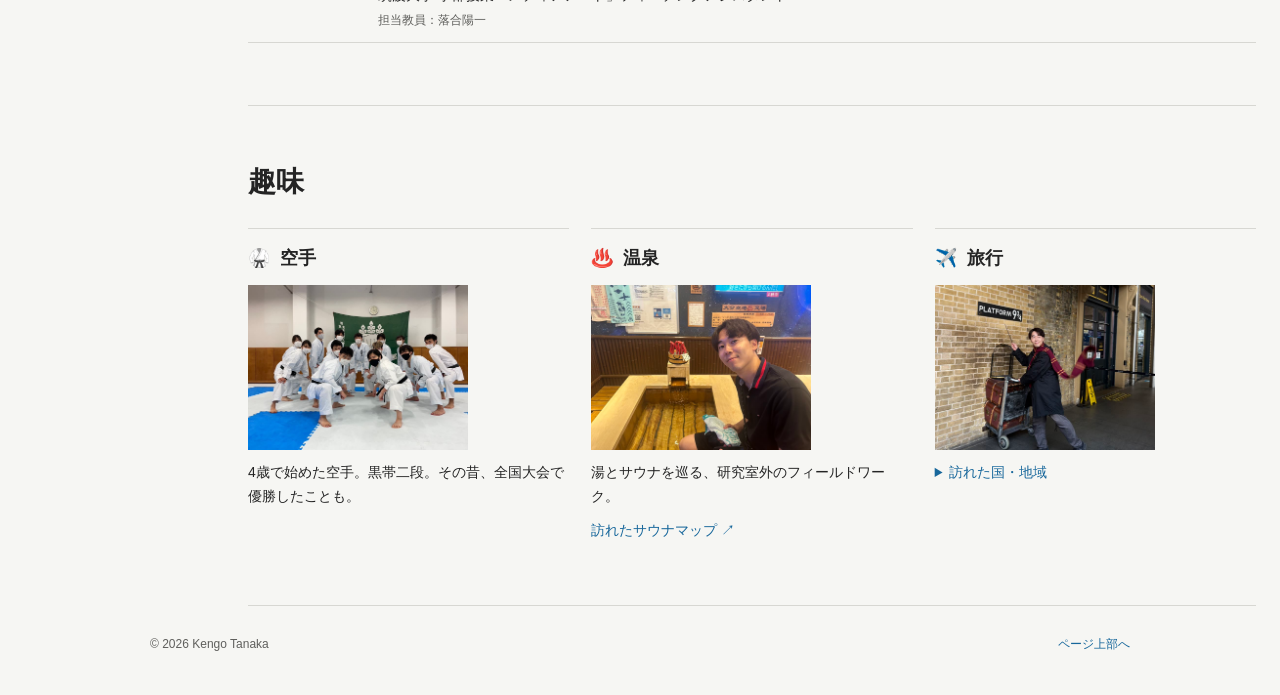
==== commit 9ad8c868: "Increase particle density and expand effect colors" ====
--- a/index.html
+++ b/index.html
@@ -9,7 +9,7 @@
     <script>try { if (localStorage.getItem('kengo-theme') === 'dark') document.documentElement.dataset.theme = 'dark'; } catch (error) { /* Storage may be unavailable for local files. */ }</script>
     <link rel="stylesheet" href="style.css?v=20261112-13">
     <script src="i18n.js?v=20261112-17" defer></script>
-    <script src="script.js?v=20261112-6" defer></script>
+    <script src="script.js?v=20261112-7" defer></script>
   </head>
   <body>
     <div id="top" aria-hidden="true"></div>
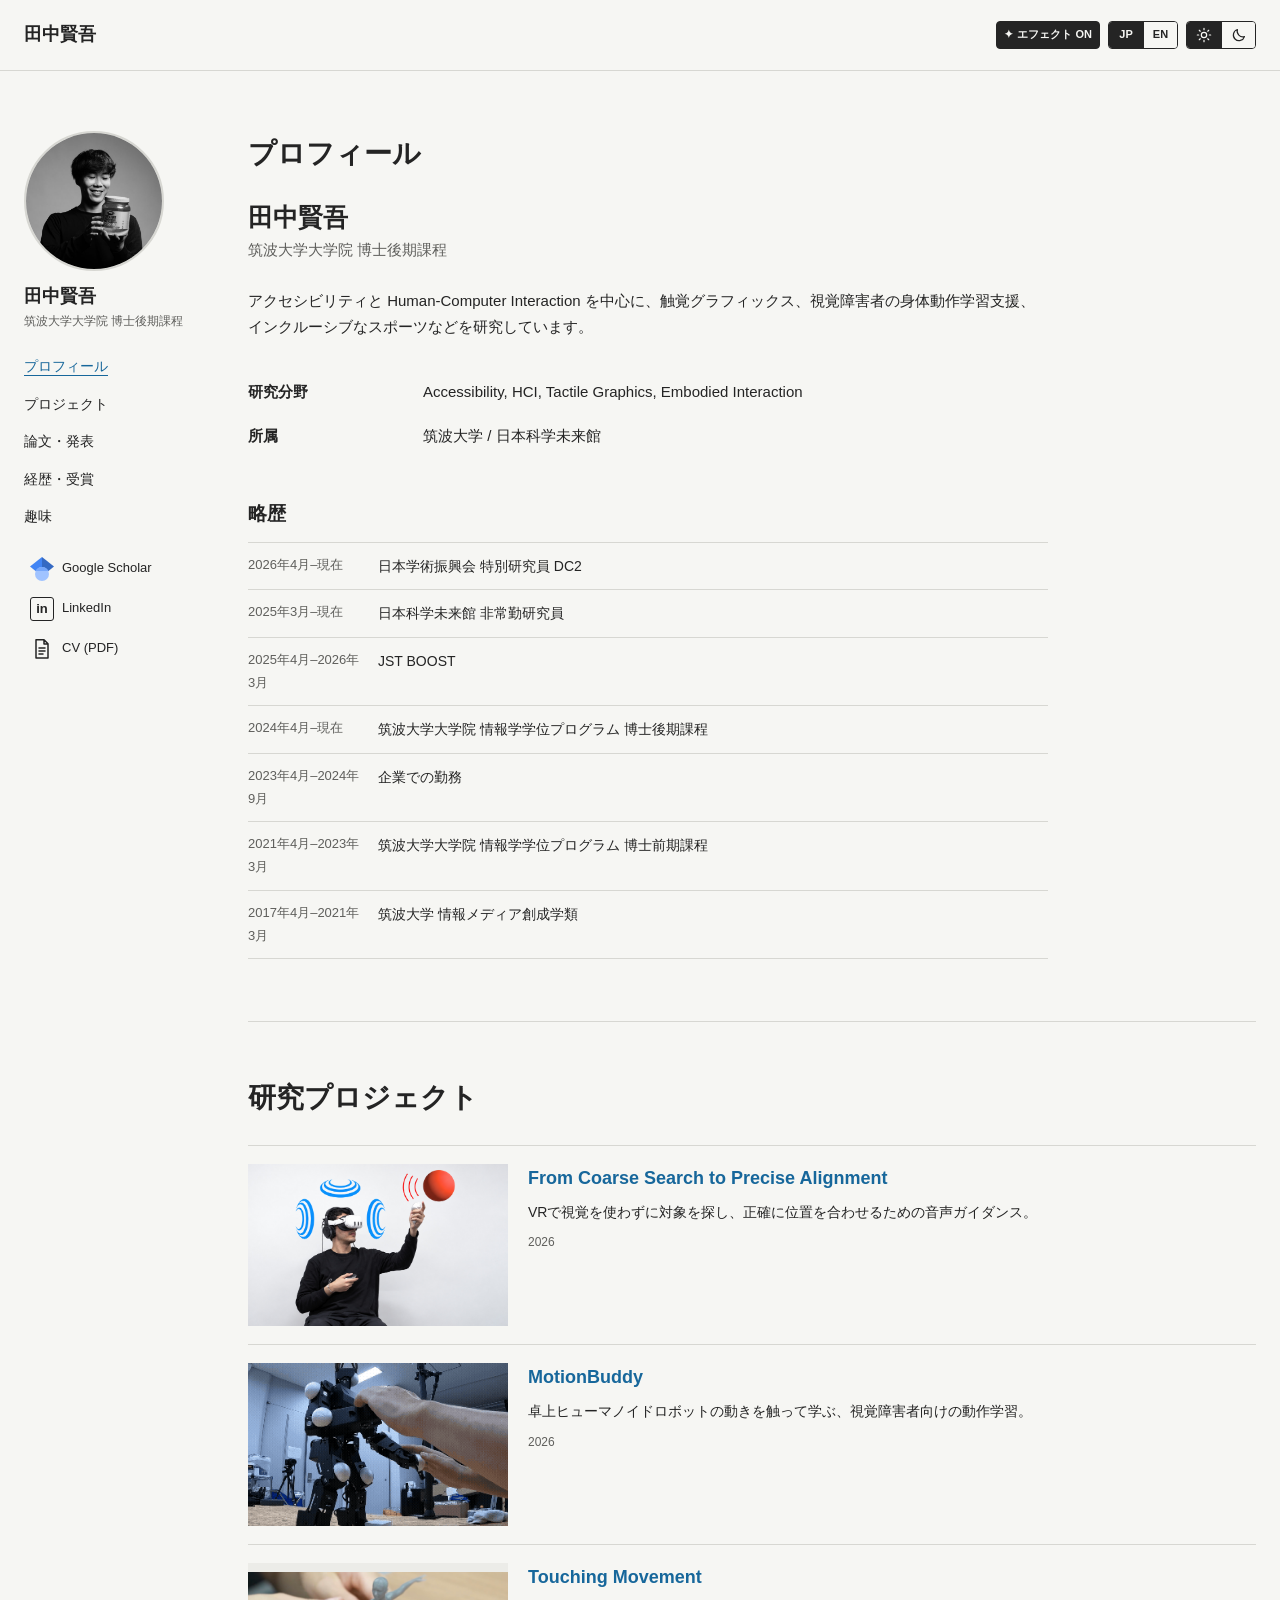
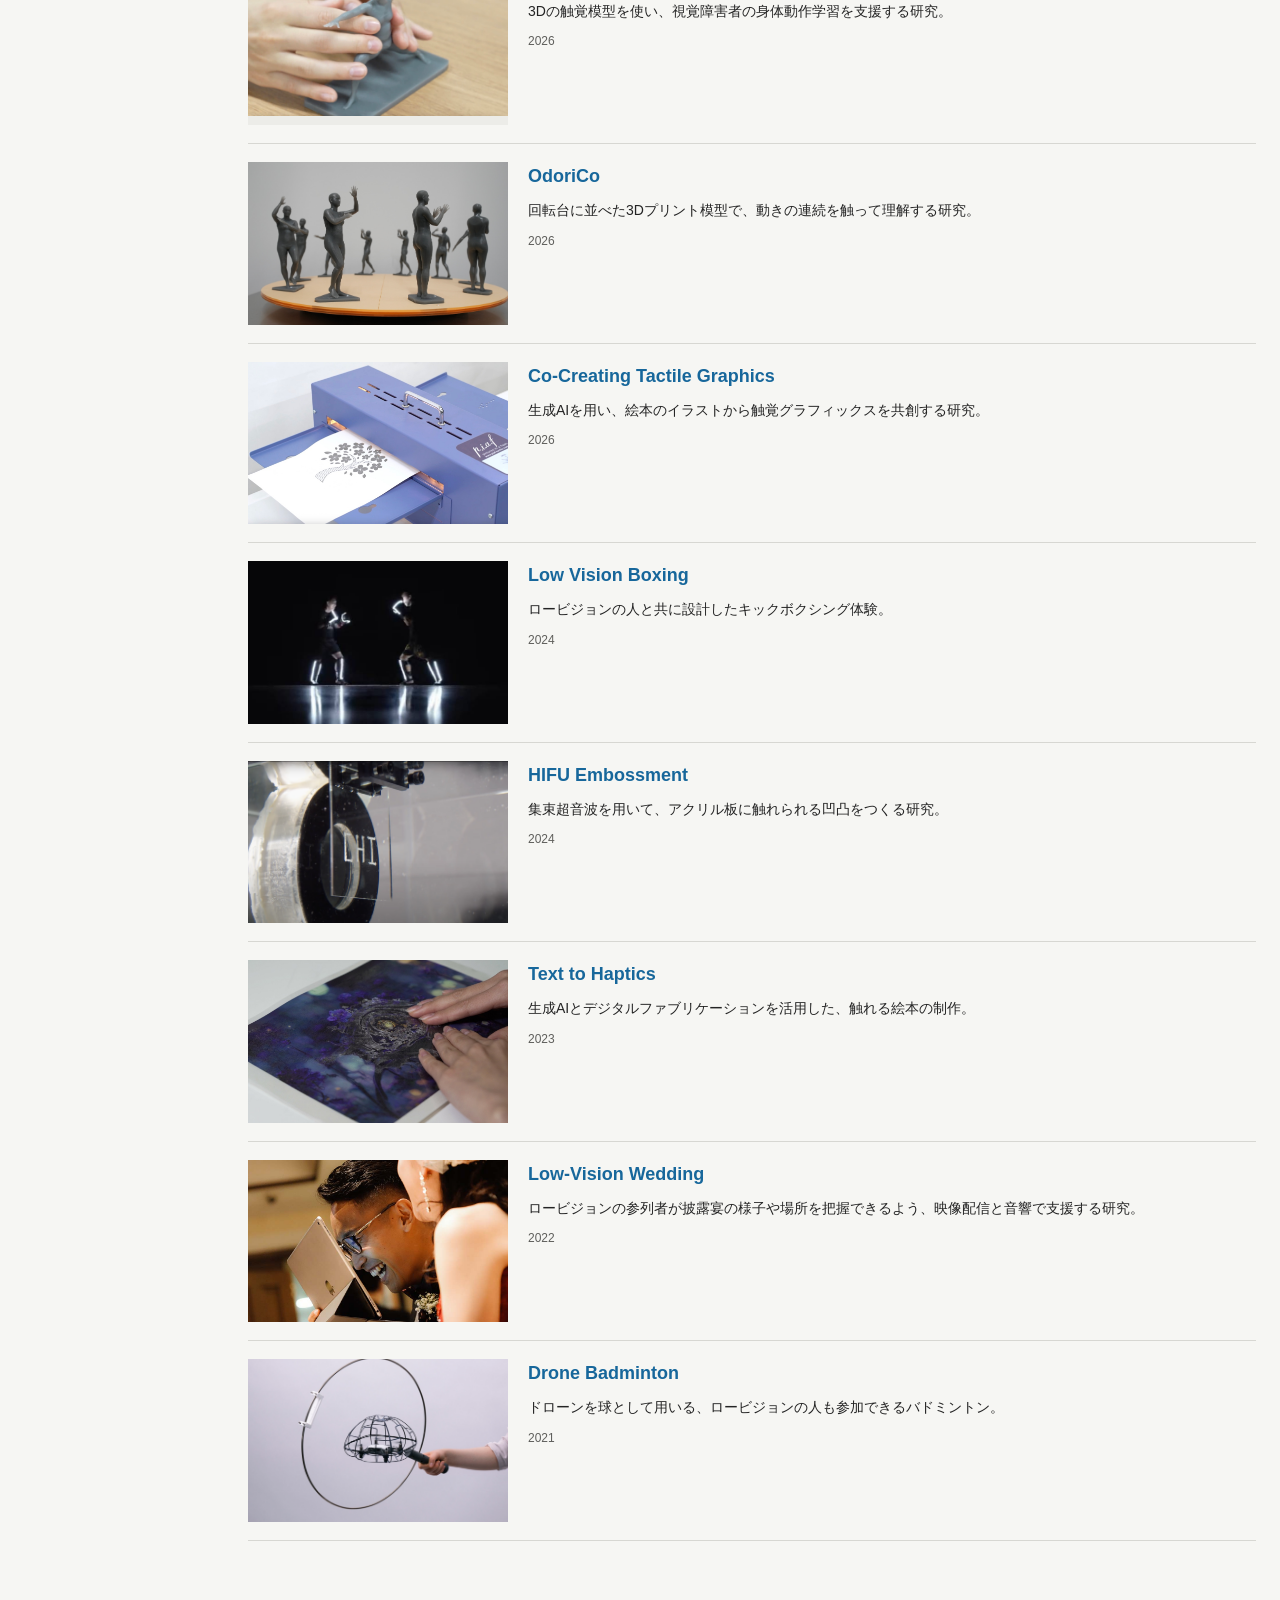
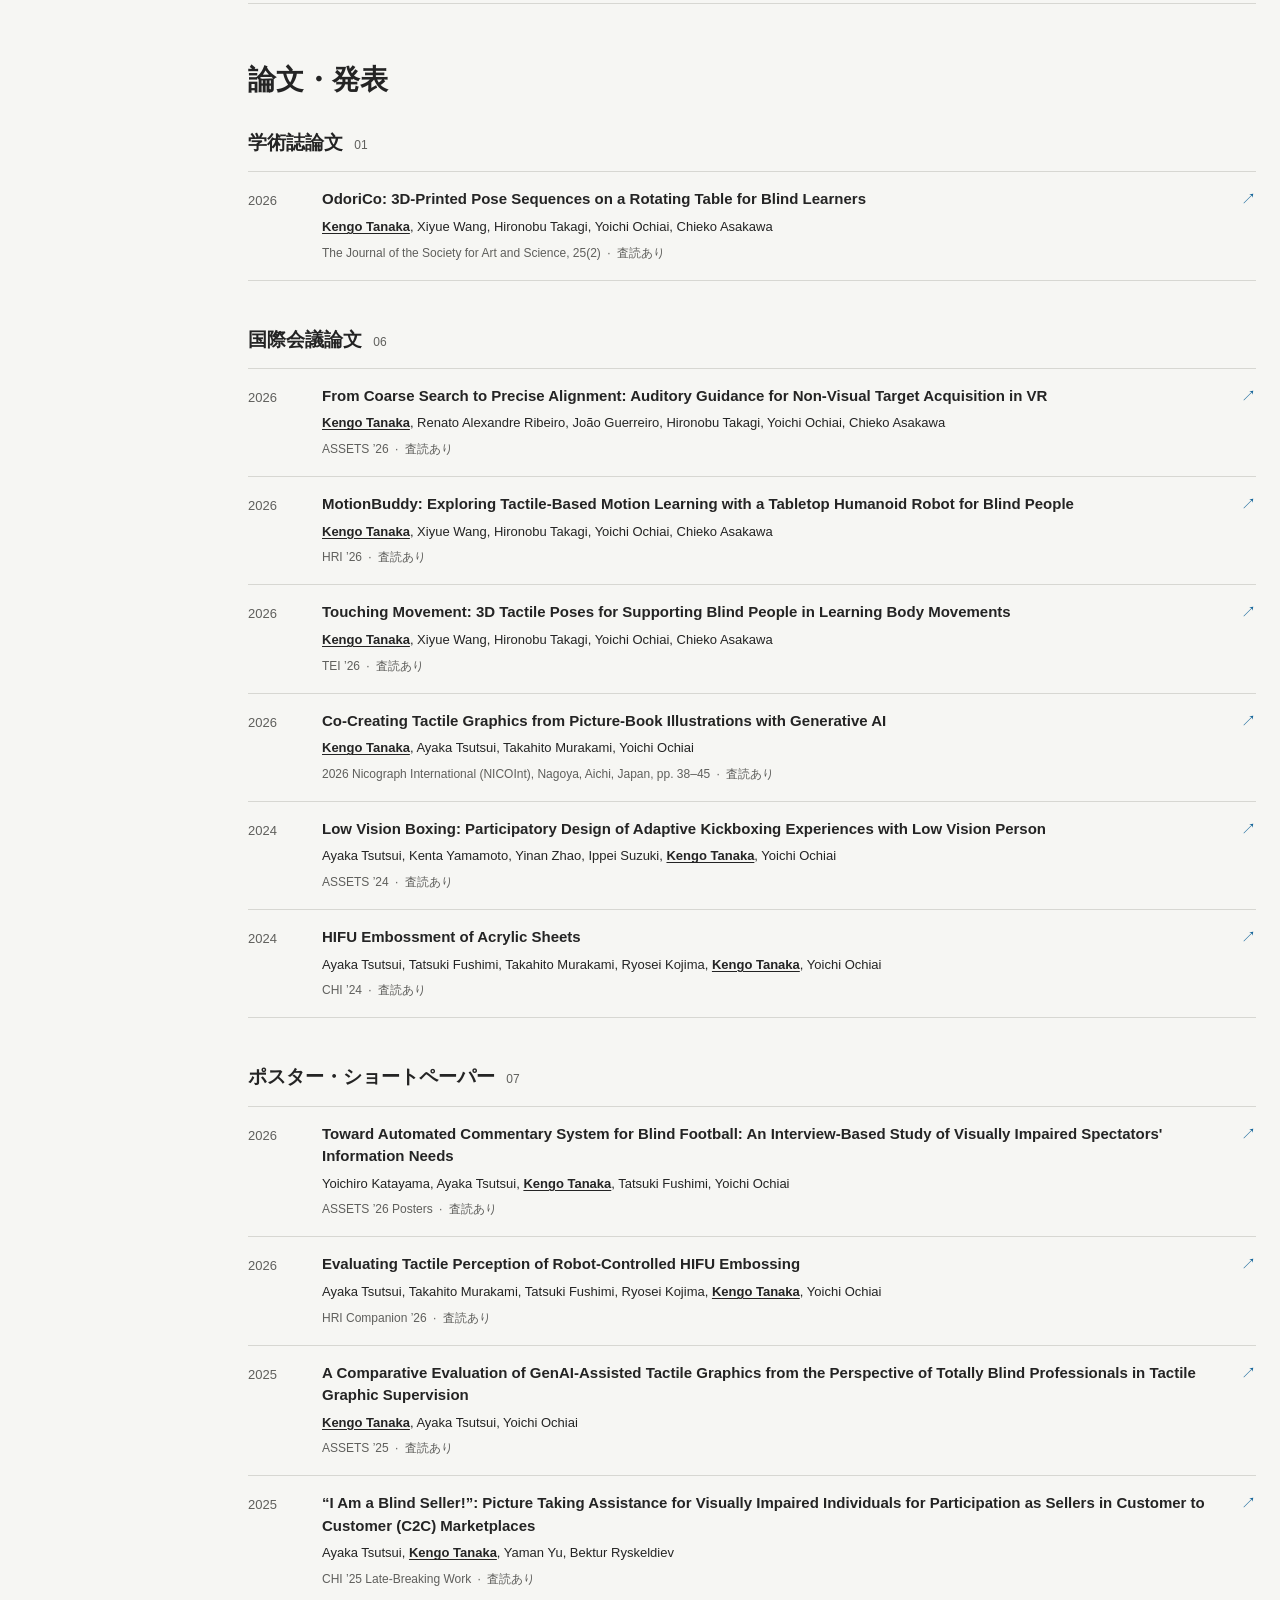
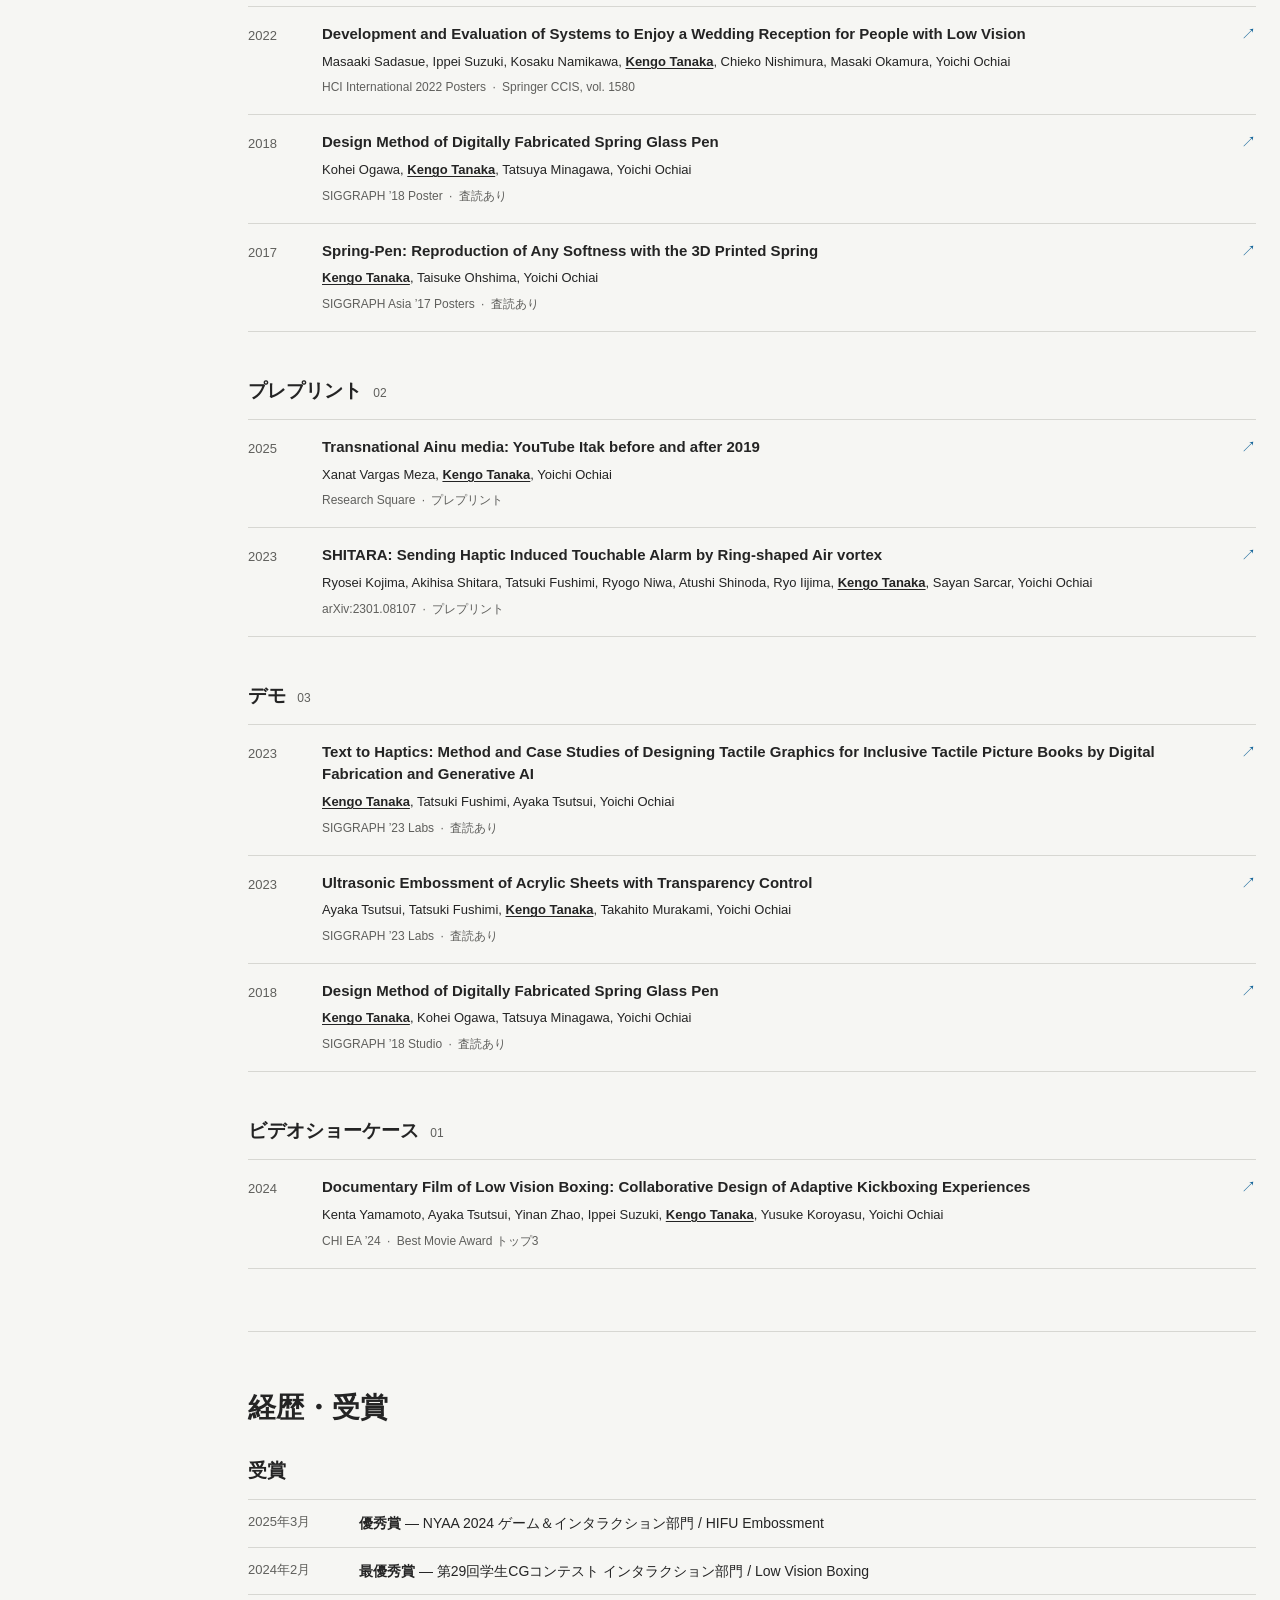
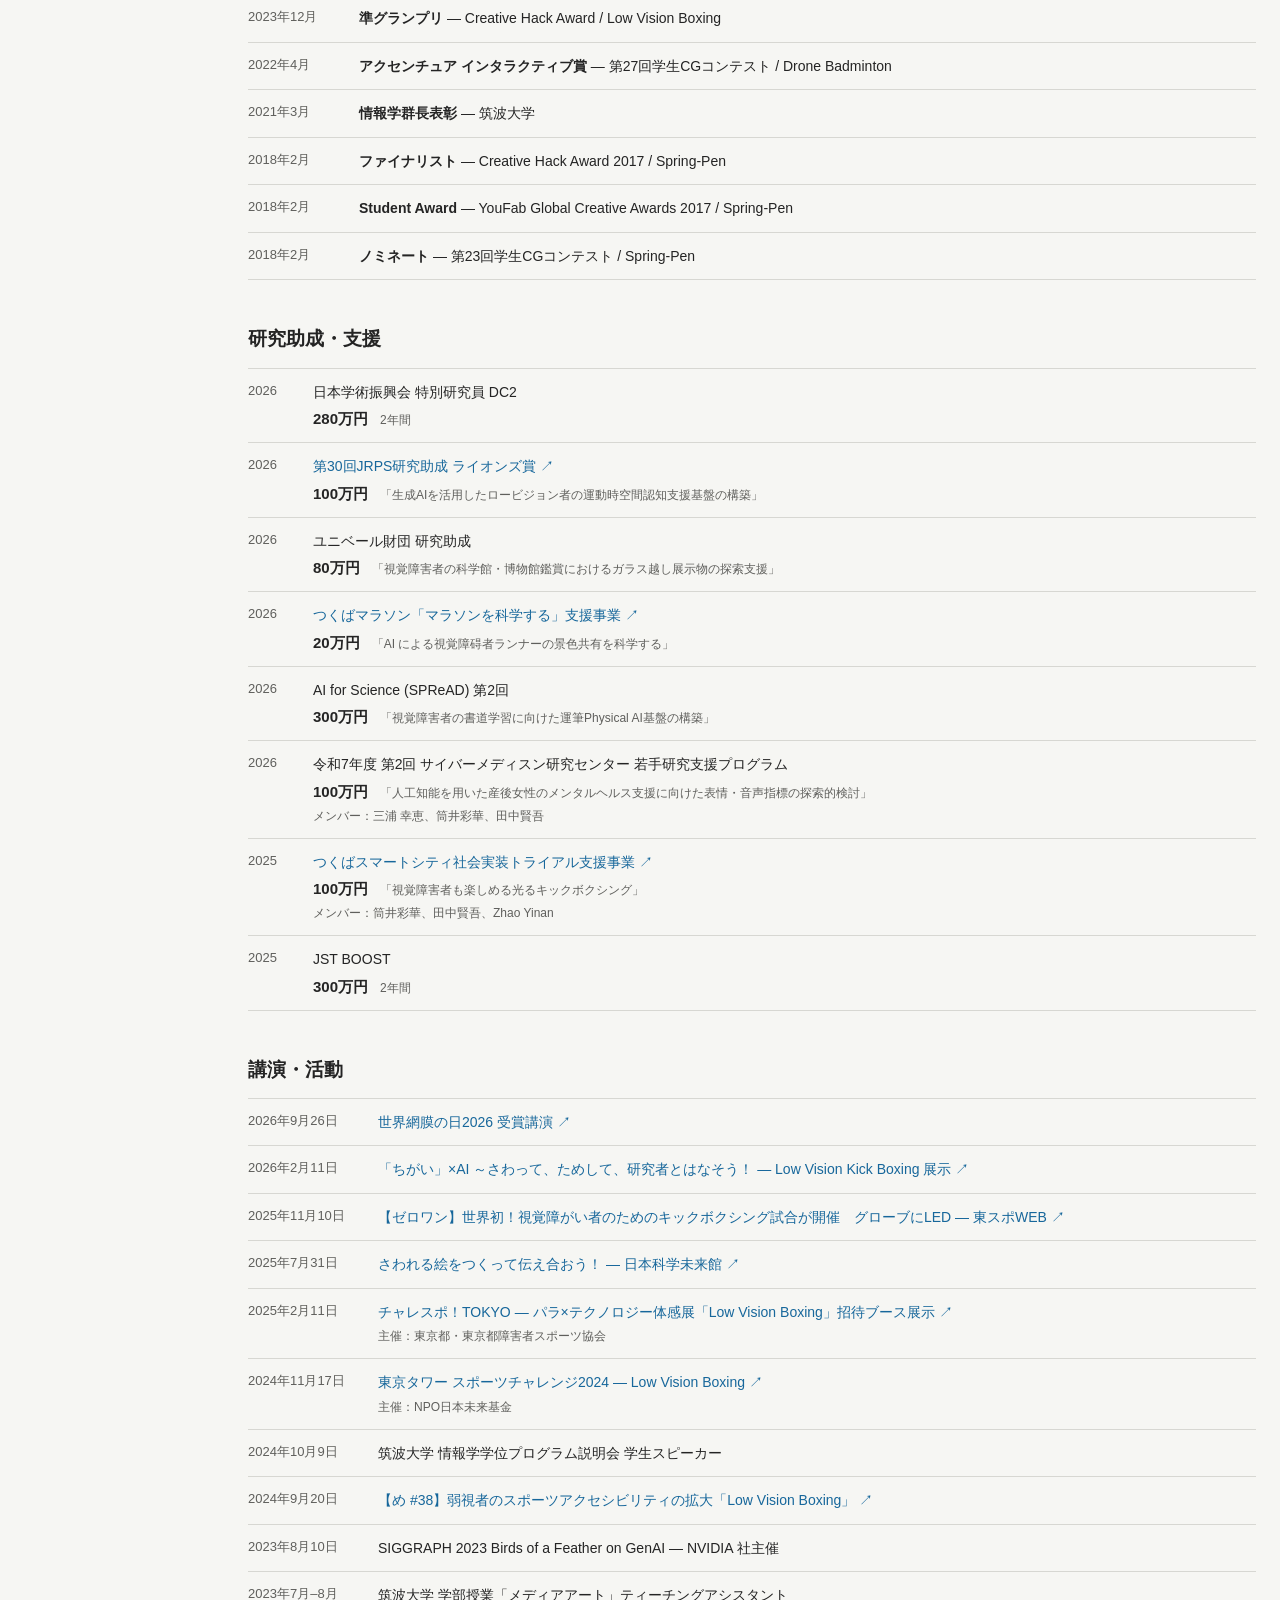
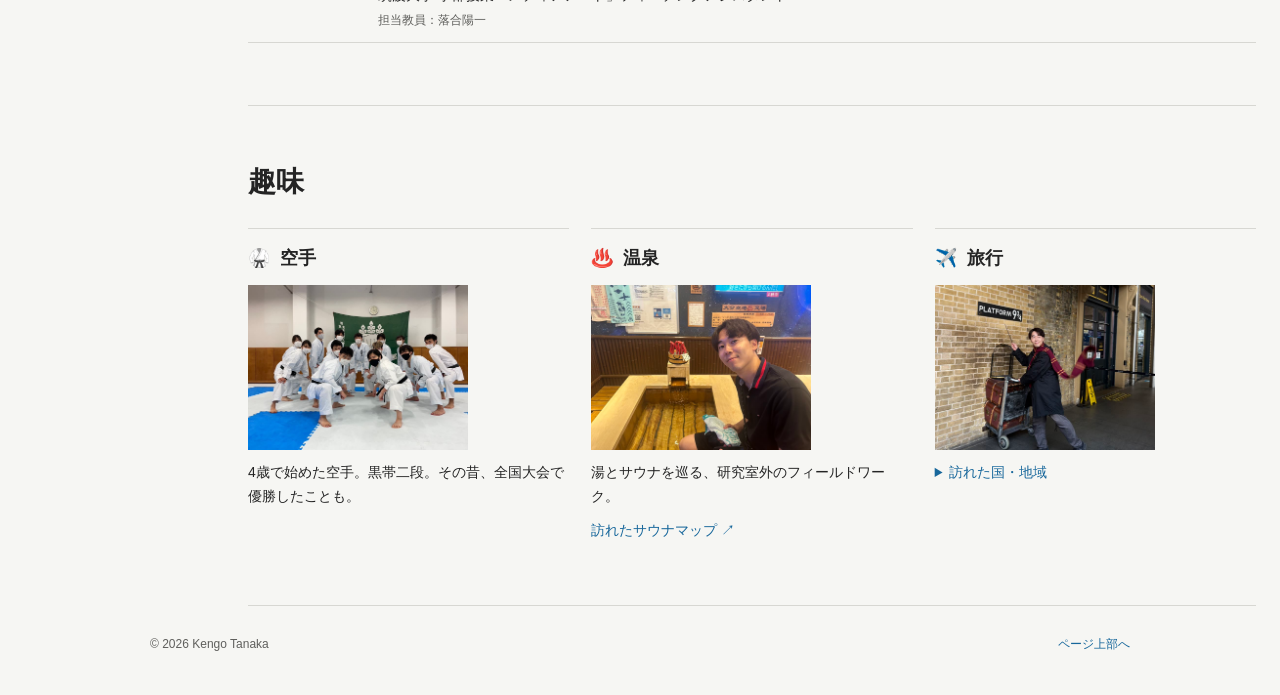
==== commit 47abbb27: "Tone down particle colors" ====
--- a/index.html
+++ b/index.html
@@ -9,7 +9,7 @@
     <script>try { if (localStorage.getItem('kengo-theme') === 'dark') document.documentElement.dataset.theme = 'dark'; } catch (error) { /* Storage may be unavailable for local files. */ }</script>
     <link rel="stylesheet" href="style.css?v=20261112-13">
     <script src="i18n.js?v=20261112-17" defer></script>
-    <script src="script.js?v=20261112-7" defer></script>
+    <script src="script.js?v=20261112-8" defer></script>
   </head>
   <body>
     <div id="top" aria-hidden="true"></div>
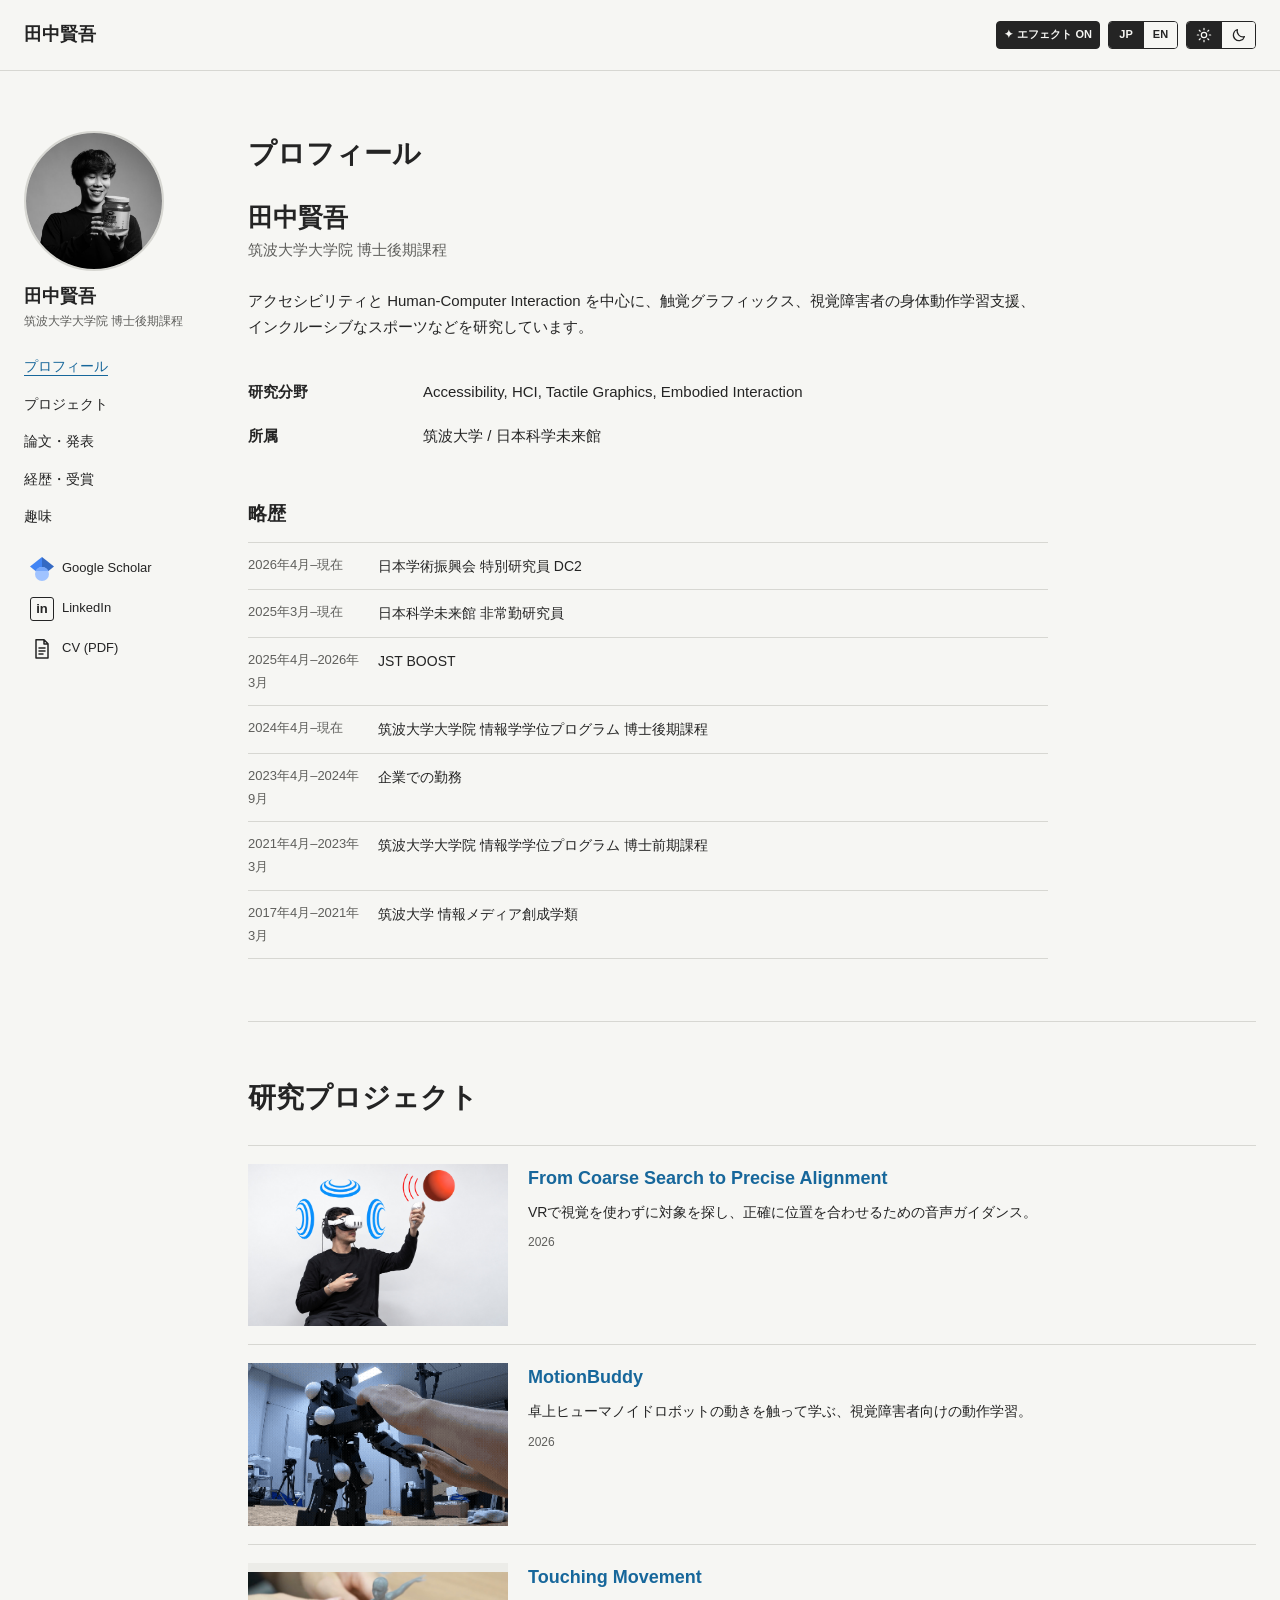
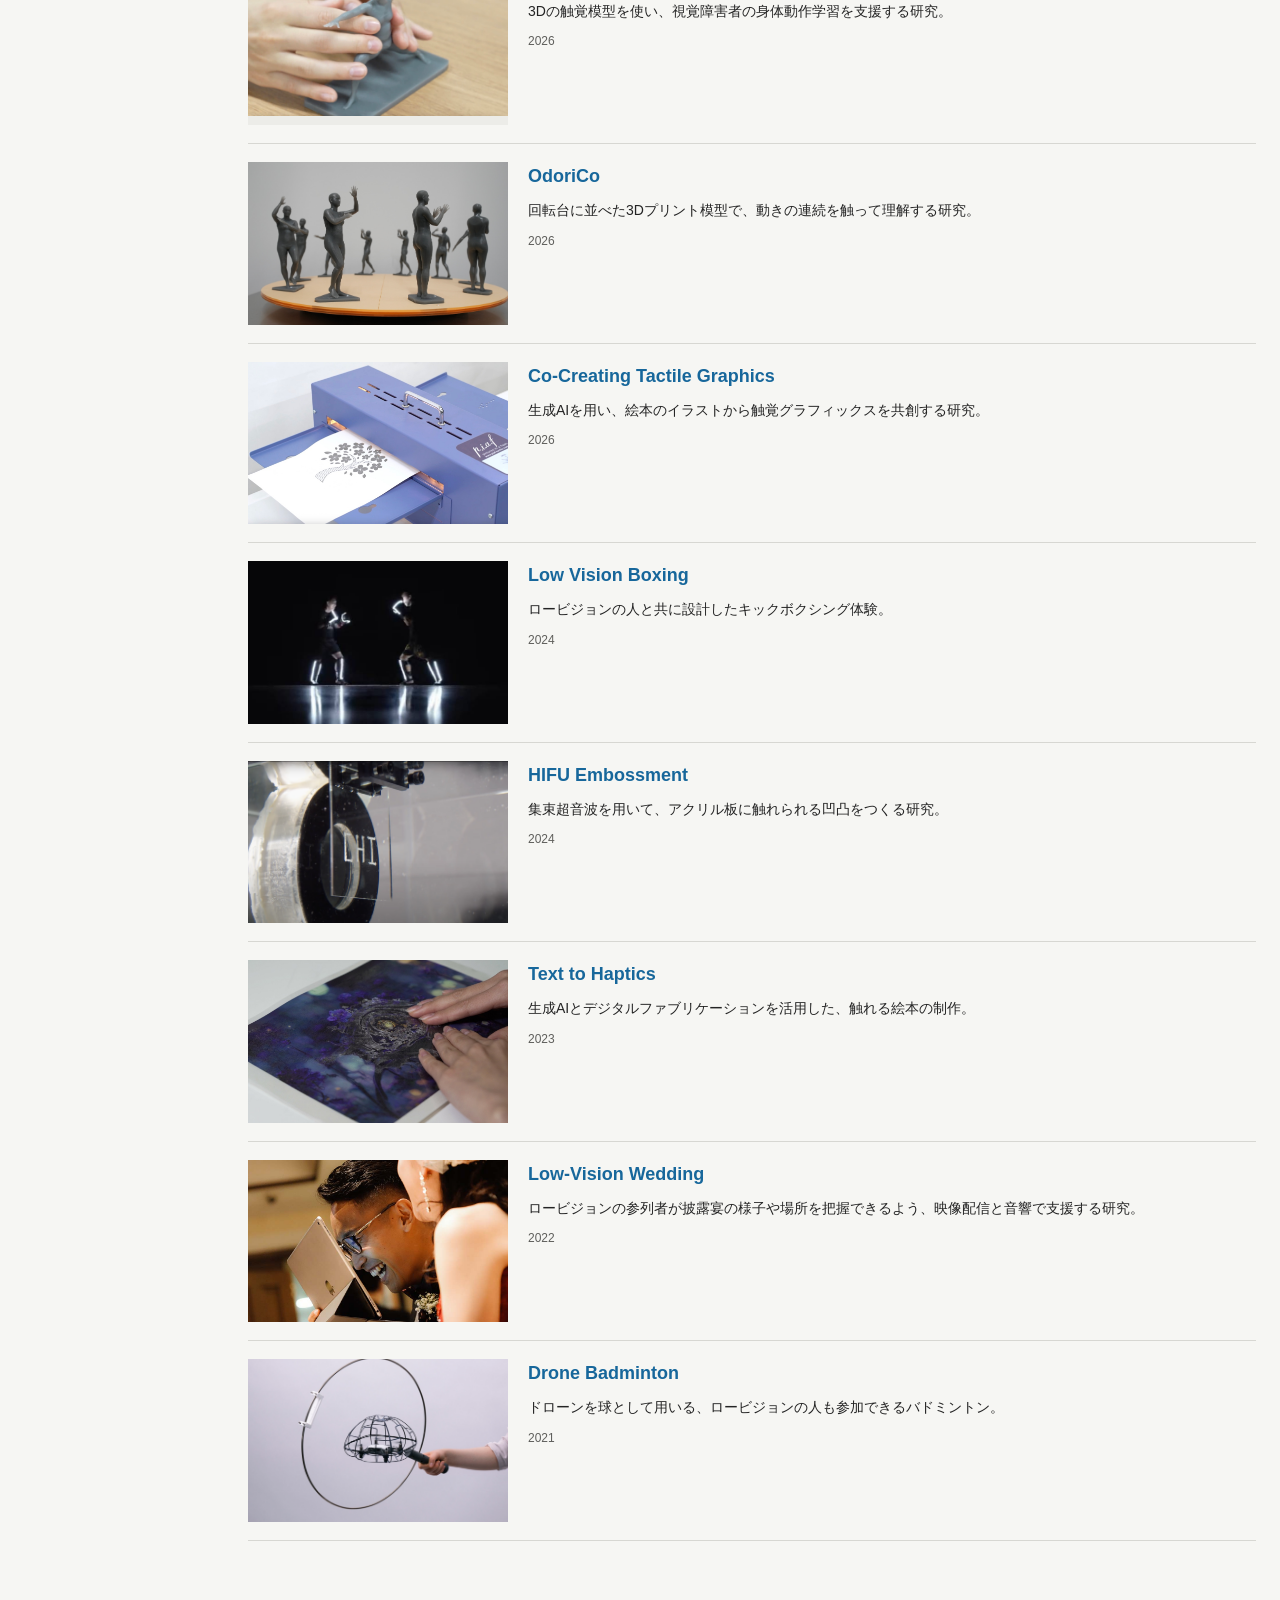
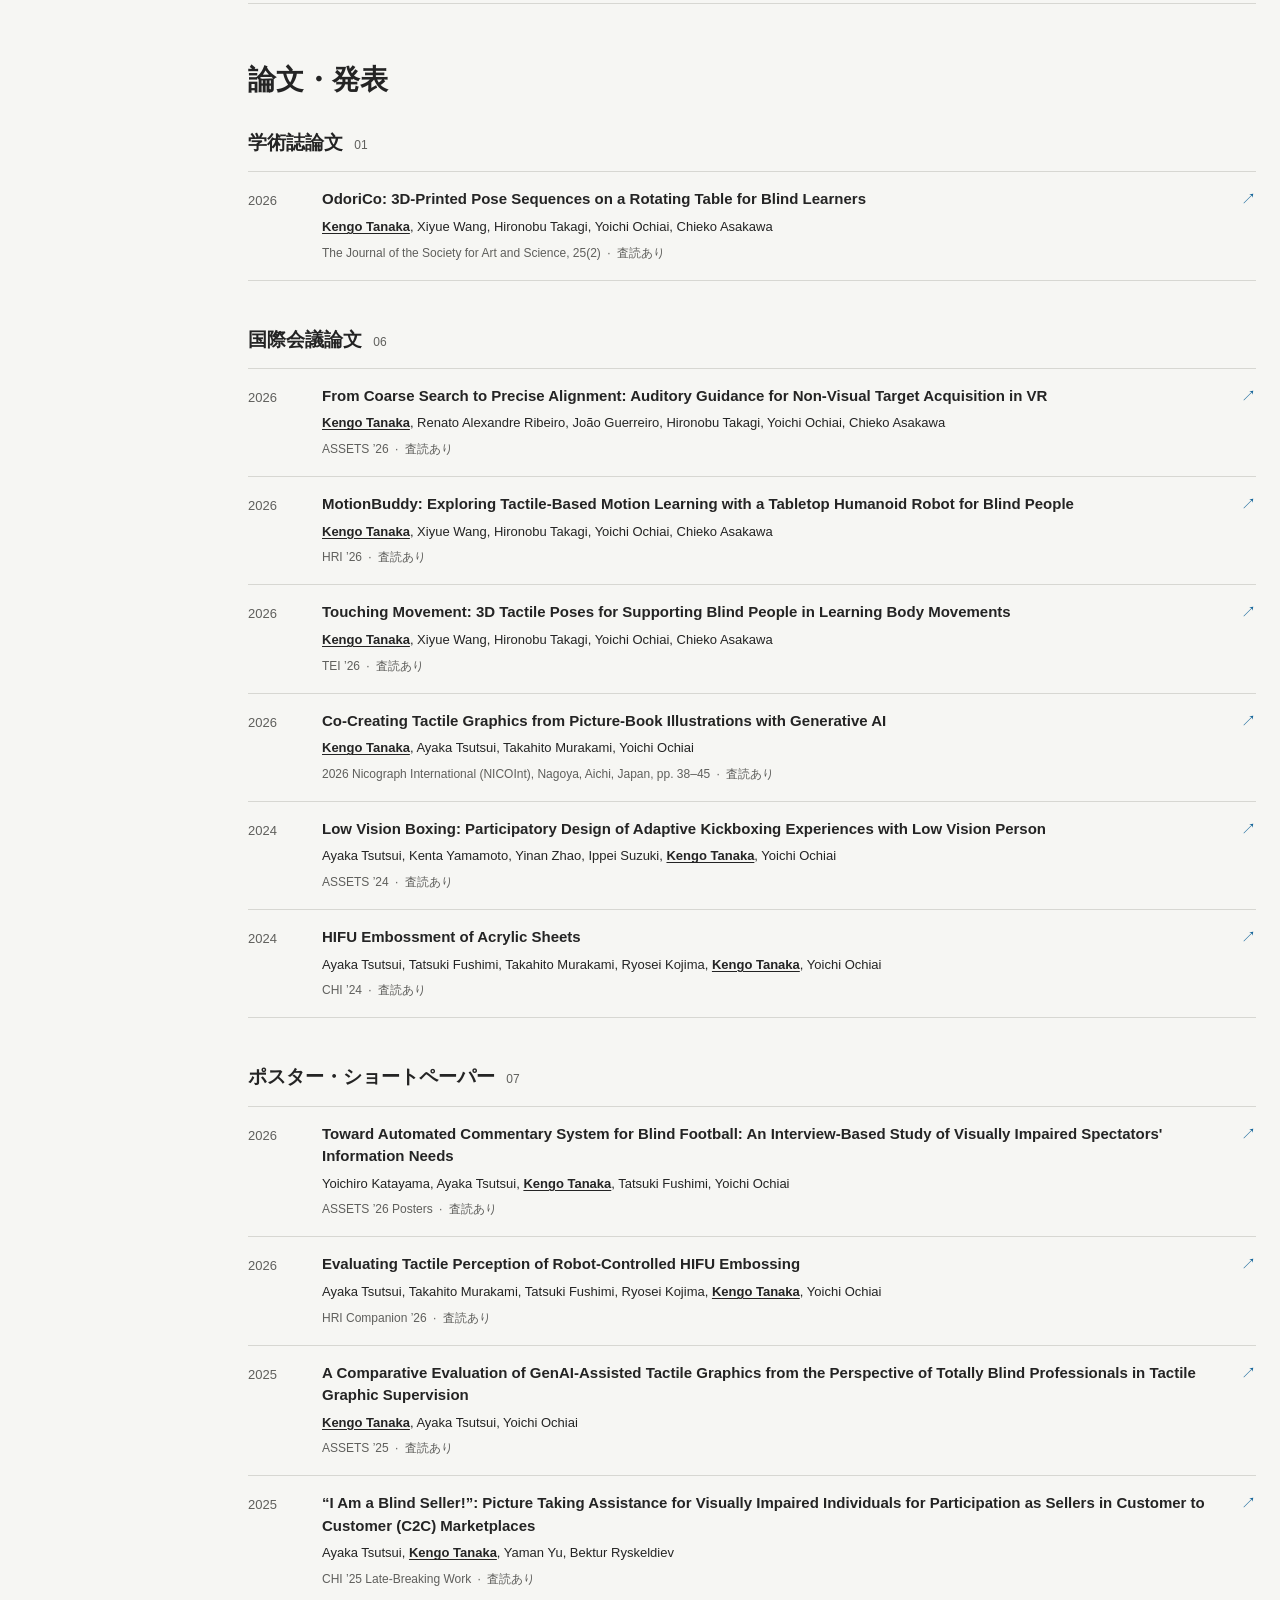
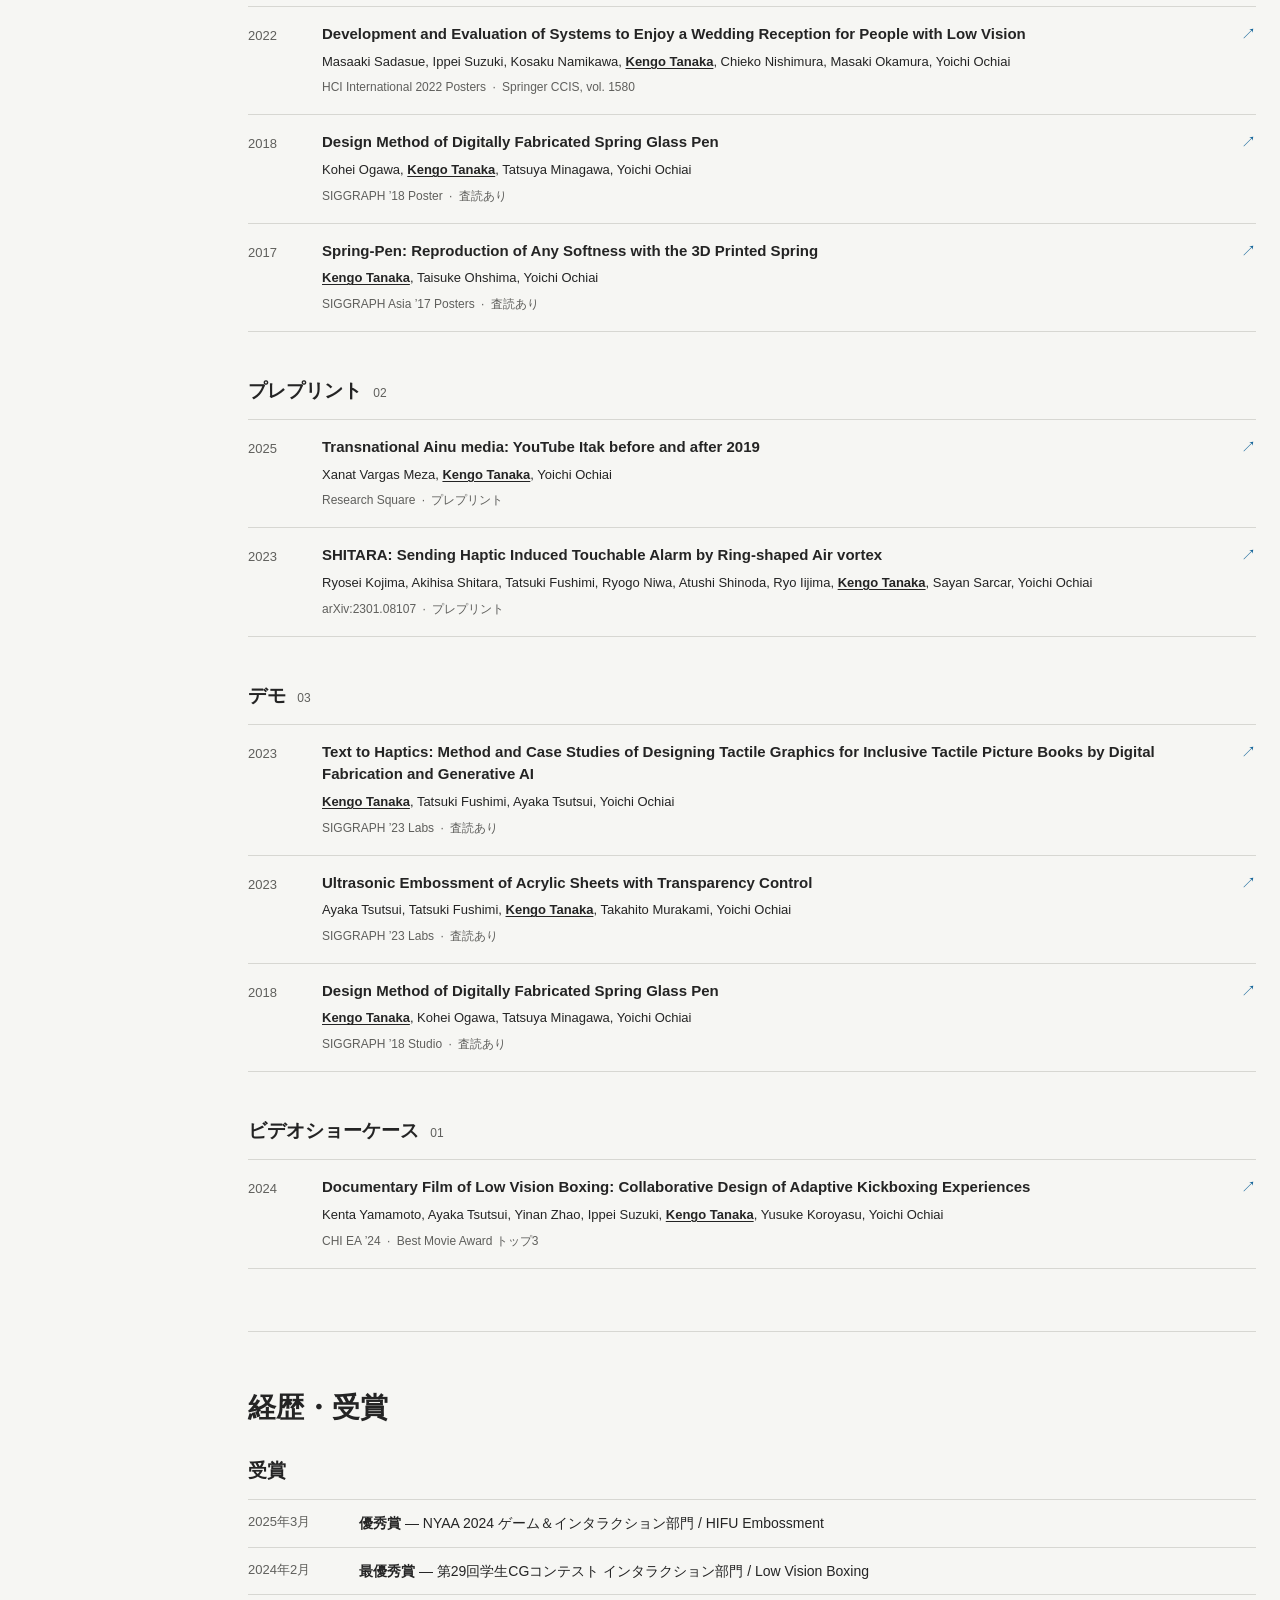
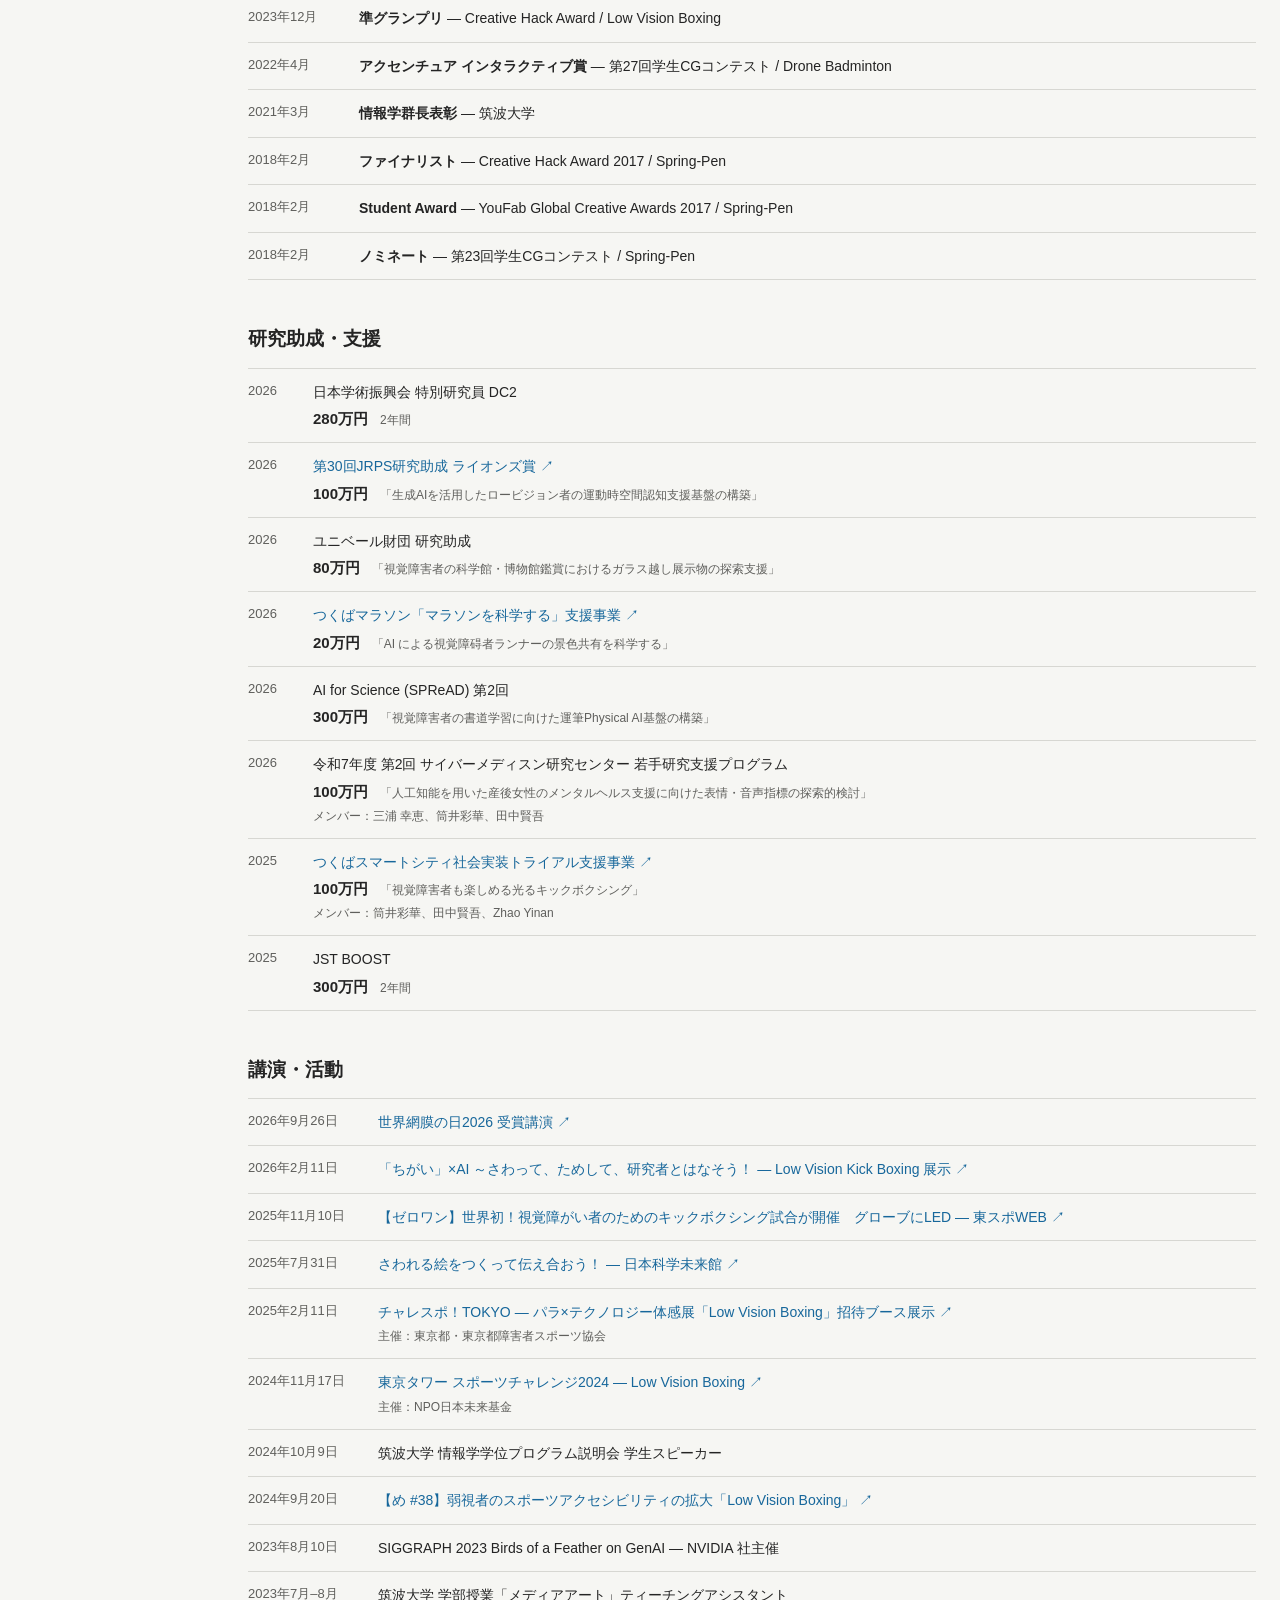
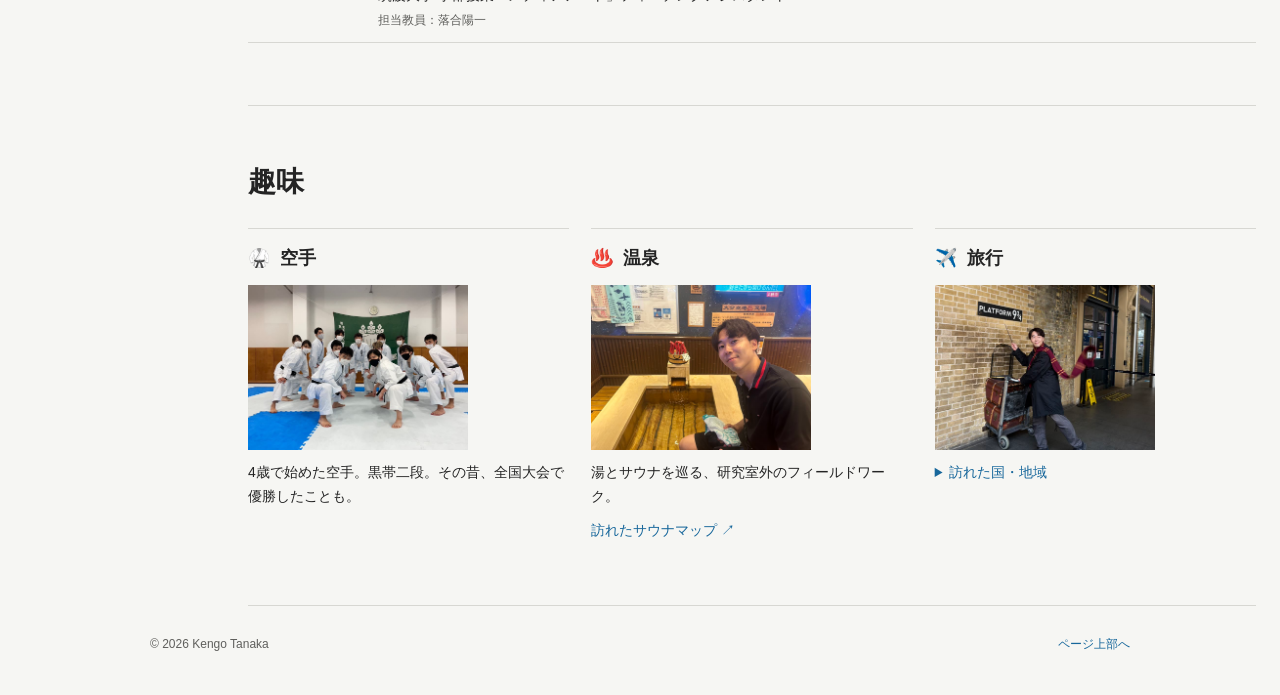
==== commit d613b9cc: "Add touch particles and radial click burst" ====
--- a/index.html
+++ b/index.html
@@ -7,9 +7,9 @@
     <link rel="canonical" href="https://kengot1997.github.io/">
     <title>田中賢吾</title>
     <script>try { if (localStorage.getItem('kengo-theme') === 'dark') document.documentElement.dataset.theme = 'dark'; } catch (error) { /* Storage may be unavailable for local files. */ }</script>
-    <link rel="stylesheet" href="style.css?v=20261112-13">
+    <link rel="stylesheet" href="style.css?v=20261112-14">
     <script src="i18n.js?v=20261112-17" defer></script>
-    <script src="script.js?v=20261112-8" defer></script>
+    <script src="script.js?v=20261112-9" defer></script>
   </head>
   <body>
     <div id="top" aria-hidden="true"></div>
--- a/style.css
+++ b/style.css
@@ -157,6 +157,7 @@
   .sidebar-external-link img, .sidebar-external-link svg, .linkedin-mark { width: 20px; height: 20px; }
   .control-group button { padding: 5px 6px; }
   .effect-name { display: none; }
+  .magic-trace { z-index: 25; }
   .section { padding: 42px 0 48px; }
   .profile-section { padding-top: 45px; }
   .profile-photo { display: block; margin-bottom: 24px; }
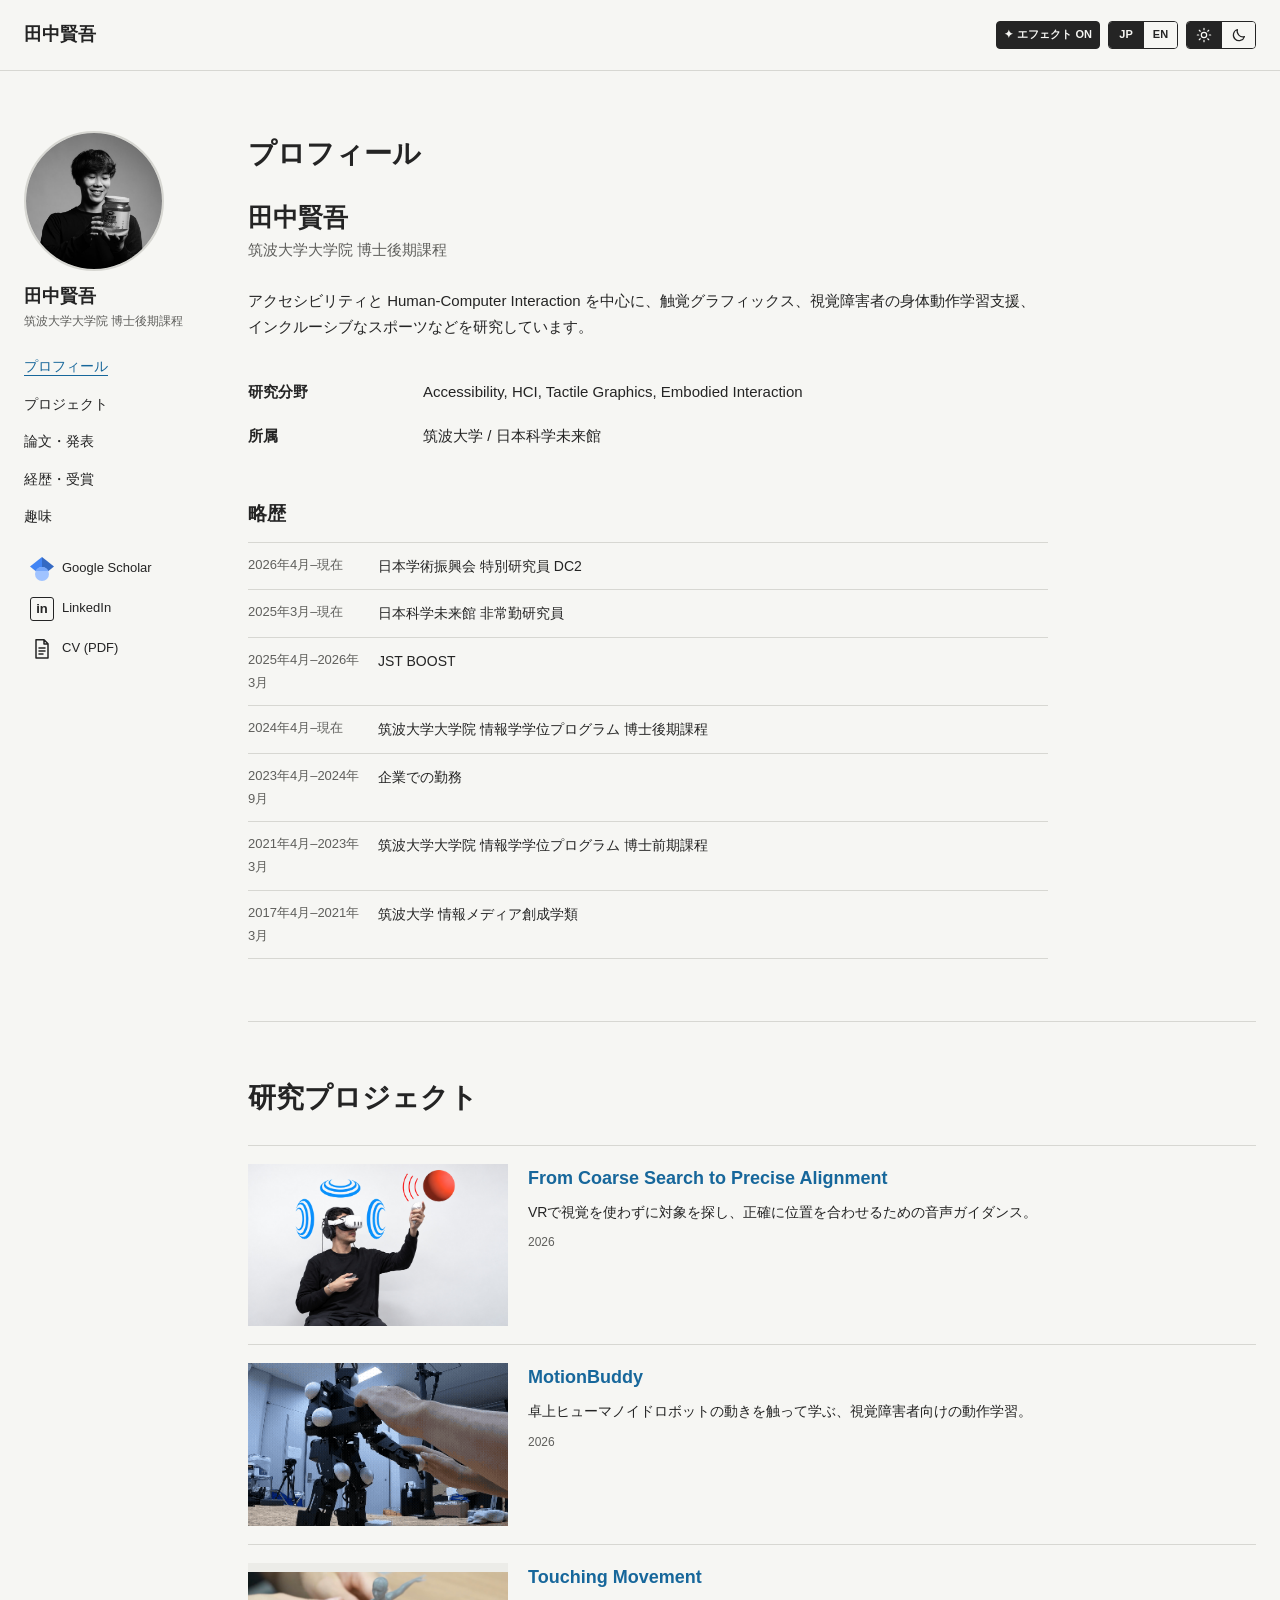
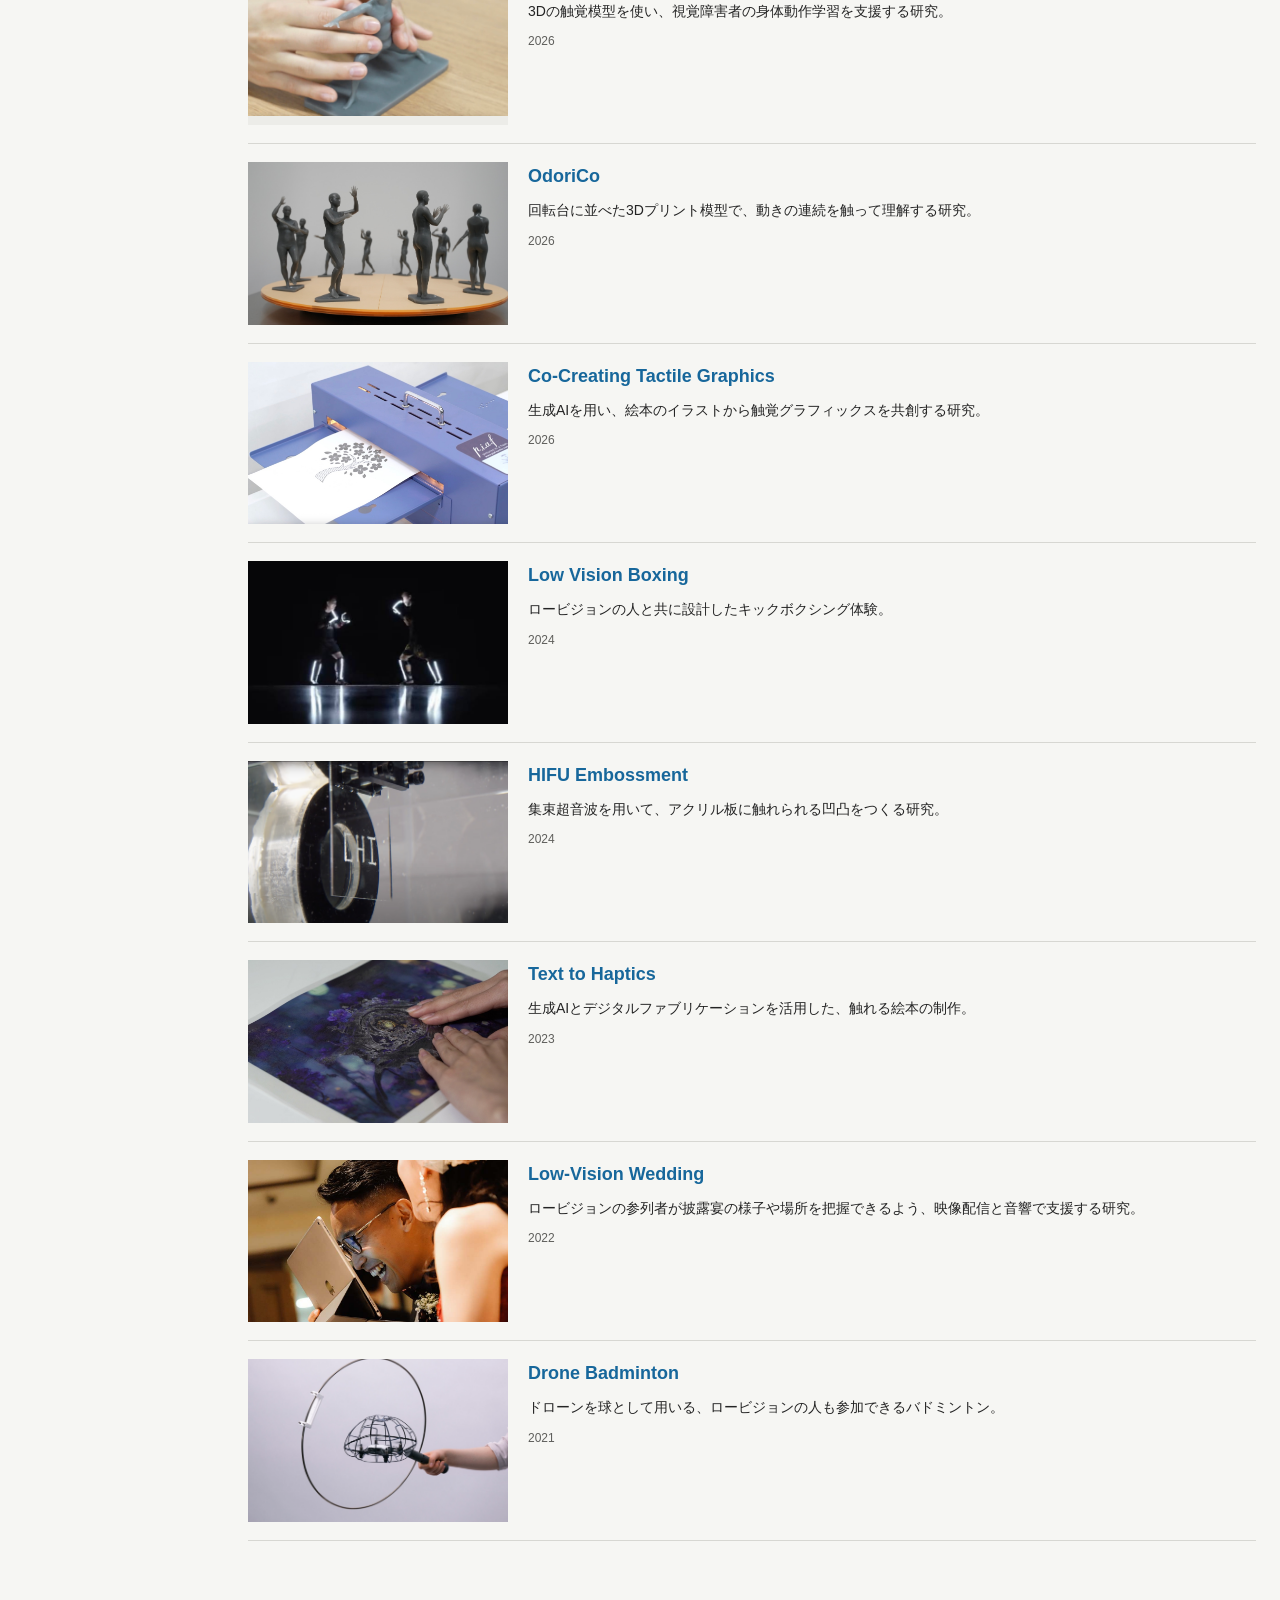
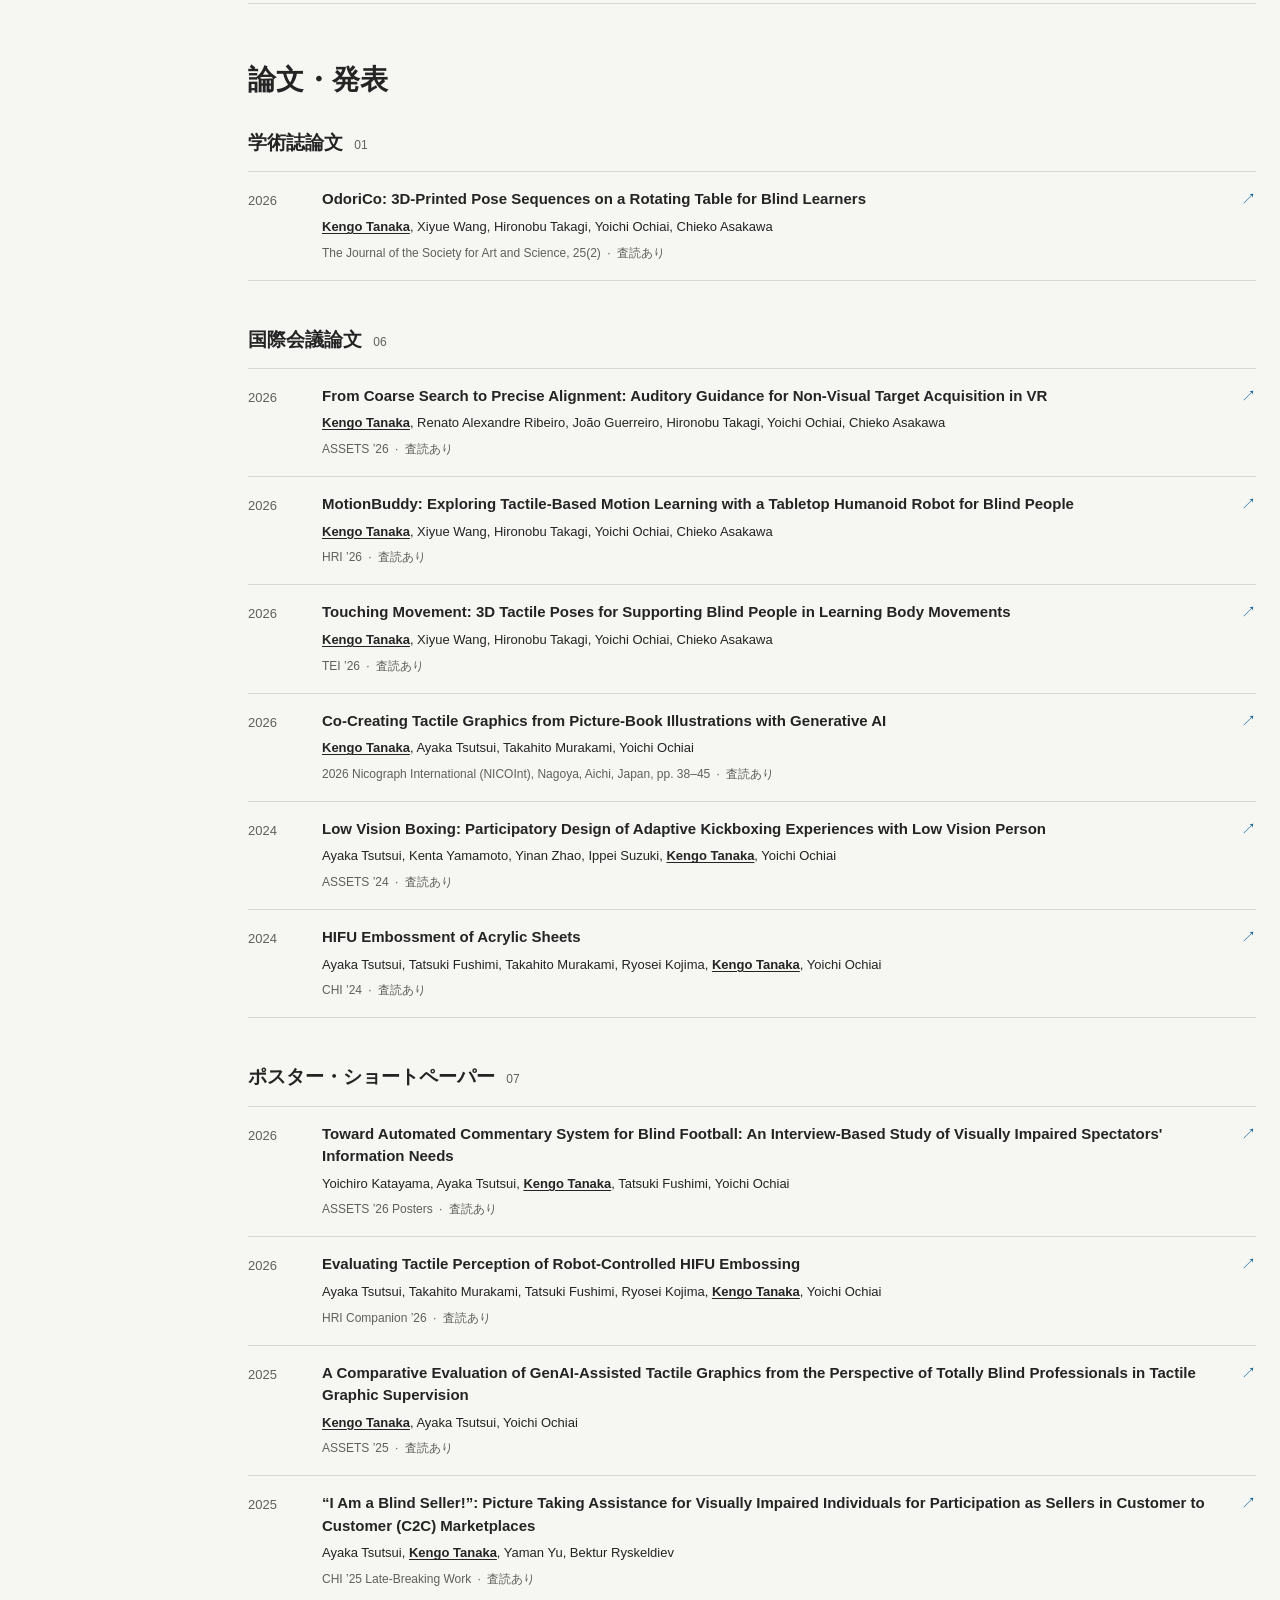
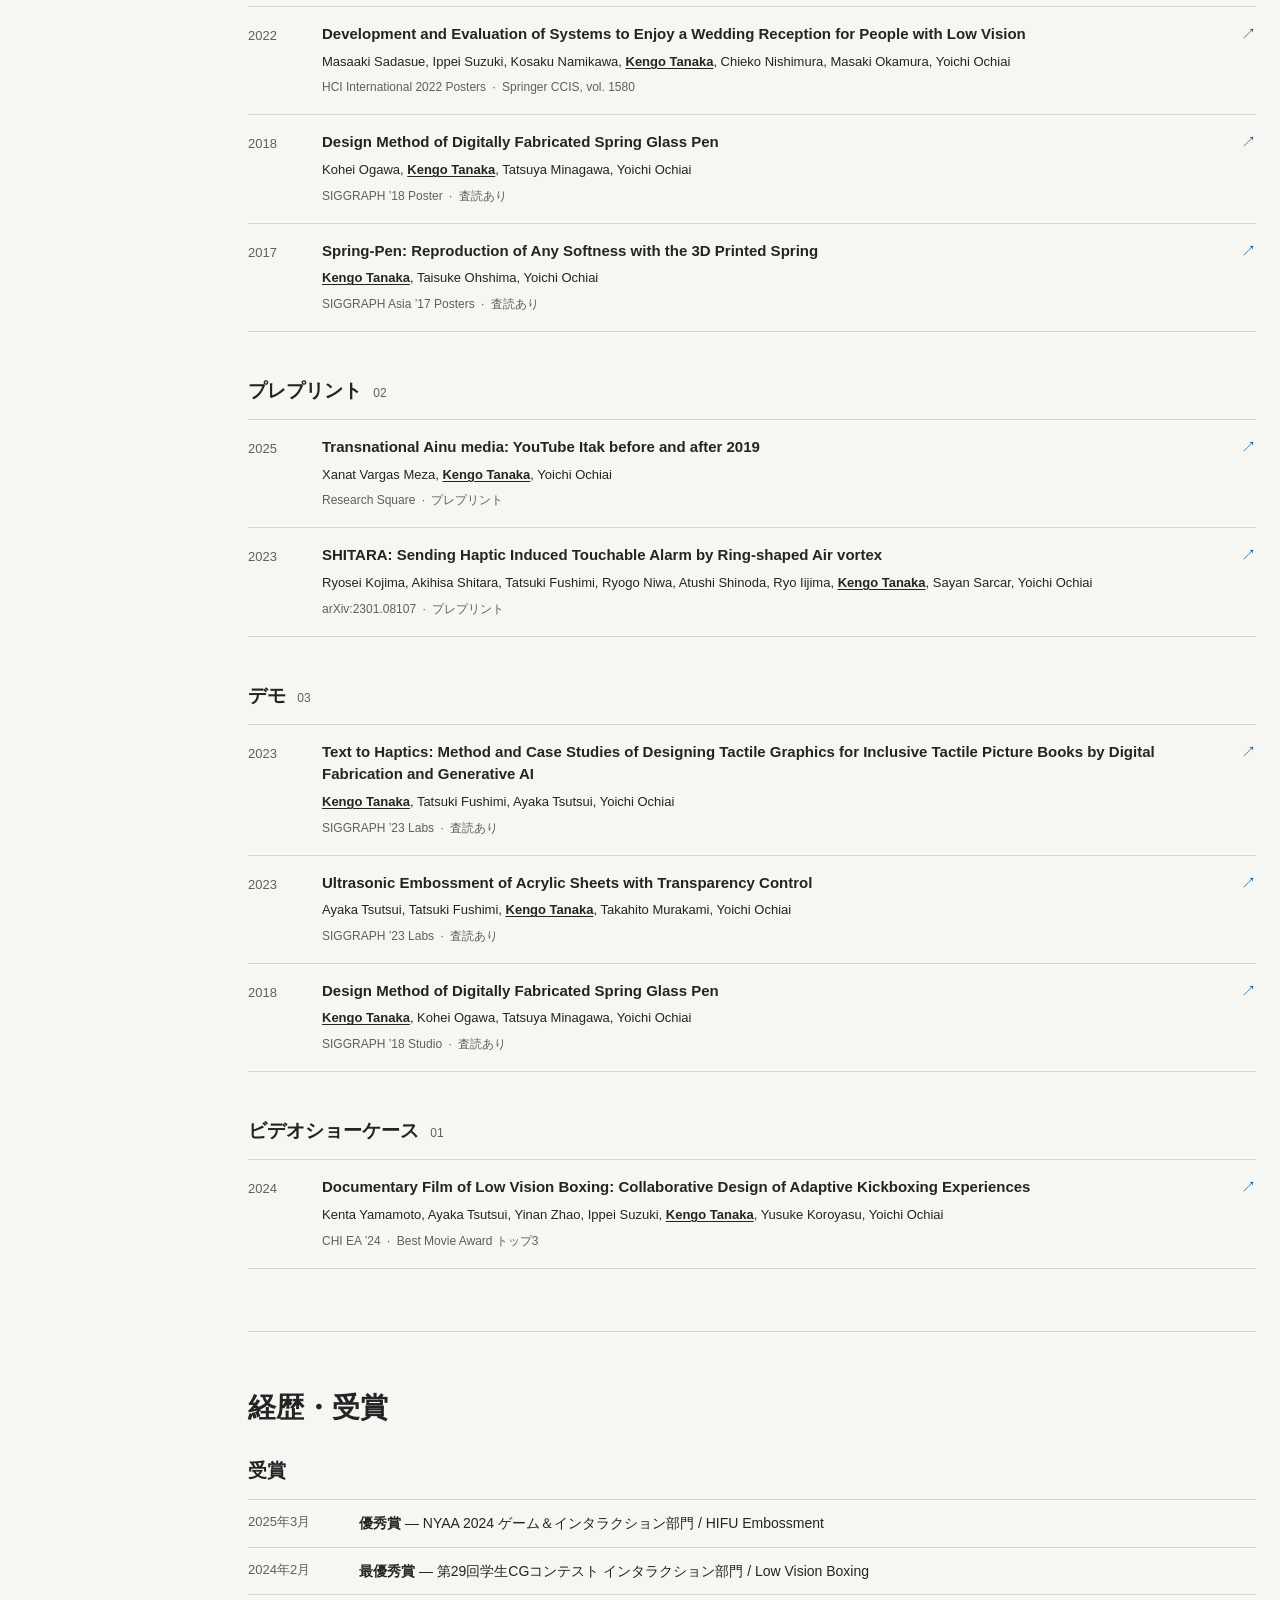
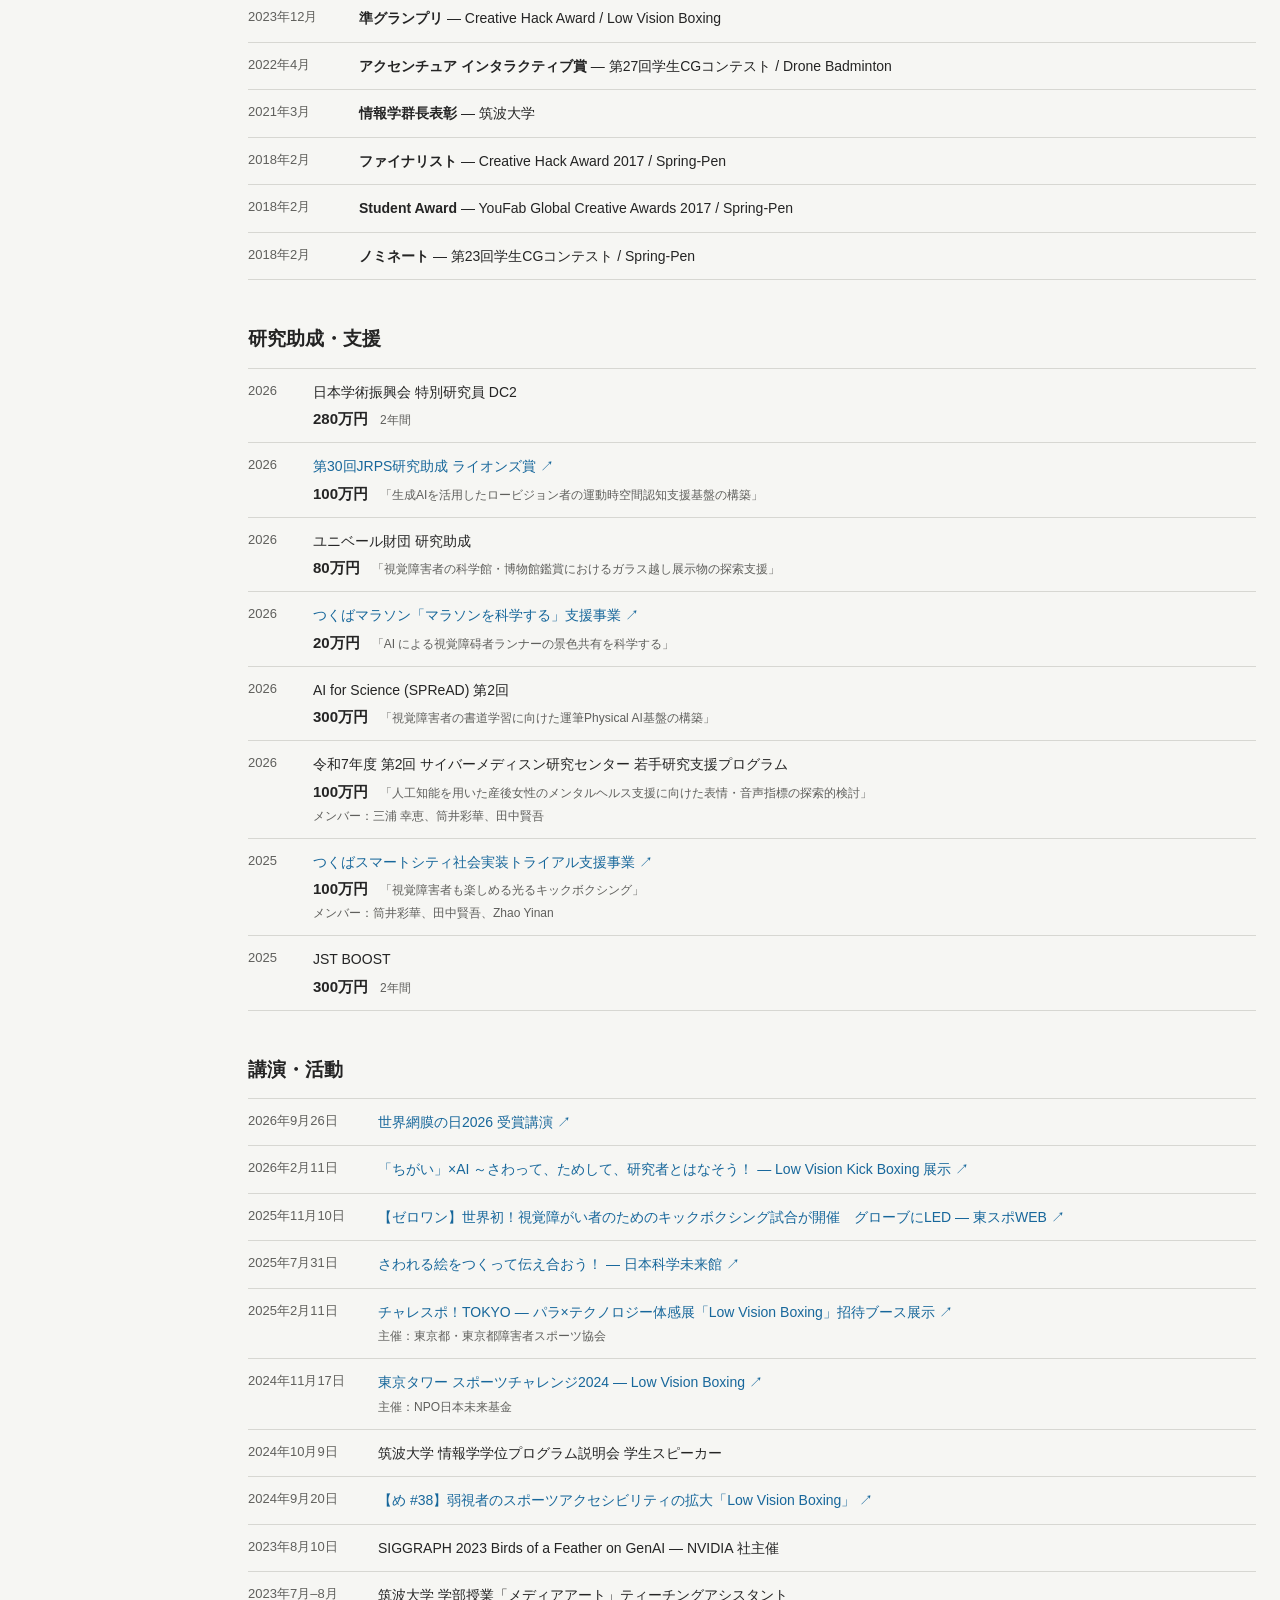
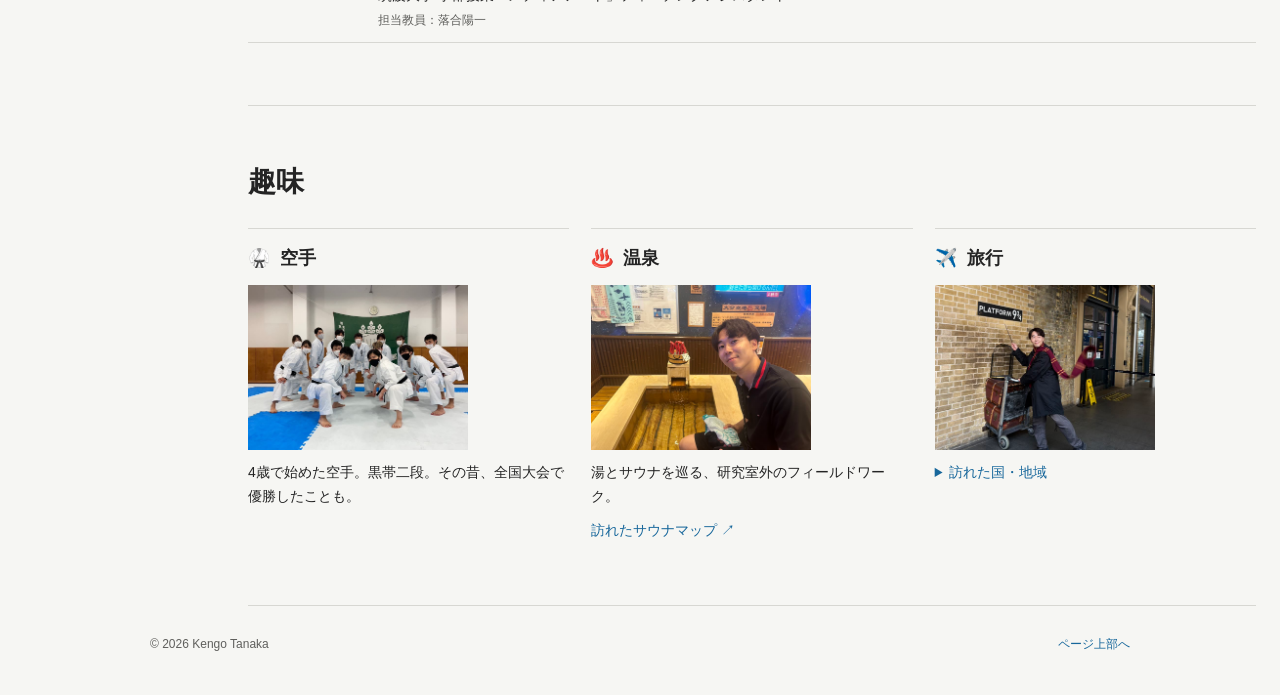
==== commit a41d7550: "Draw particles above page images" ====
--- a/index.html
+++ b/index.html
@@ -7,7 +7,7 @@
     <link rel="canonical" href="https://kengot1997.github.io/">
     <title>田中賢吾</title>
     <script>try { if (localStorage.getItem('kengo-theme') === 'dark') document.documentElement.dataset.theme = 'dark'; } catch (error) { /* Storage may be unavailable for local files. */ }</script>
-    <link rel="stylesheet" href="style.css?v=20261112-14">
+    <link rel="stylesheet" href="style.css?v=20261112-15">
     <script src="i18n.js?v=20261112-17" defer></script>
     <script src="script.js?v=20261112-9" defer></script>
   </head>
--- a/style.css
+++ b/style.css
@@ -44,7 +44,7 @@
 .site-header .wrap { width: min(100% - 48px, 1240px); }
 .header-inner { min-height: 70px; display: flex; align-items: center; gap: 20px; }
 .site-name { color: var(--text); font-size: 18px; font-weight: 700; white-space: nowrap; }
-.magic-trace { position: fixed; inset: 0; z-index: 0; width: 100%; height: 100%; pointer-events: none; }
+.magic-trace { position: fixed; inset: 0; z-index: 25; width: 100%; height: 100%; pointer-events: none; }
 .page-layout { position: relative; z-index: 1; width: min(100% - 48px, 1240px); margin-inline: auto; display: grid; grid-template-columns: 176px minmax(0, 1fr); gap: 48px; }
 .page-layout main { min-width: 0; }
 .sidebar { position: sticky; top: 100px; align-self: start; margin-top: 60px; }
@@ -157,7 +157,6 @@
   .sidebar-external-link img, .sidebar-external-link svg, .linkedin-mark { width: 20px; height: 20px; }
   .control-group button { padding: 5px 6px; }
   .effect-name { display: none; }
-  .magic-trace { z-index: 25; }
   .section { padding: 42px 0 48px; }
   .profile-section { padding-top: 45px; }
   .profile-photo { display: block; margin-bottom: 24px; }
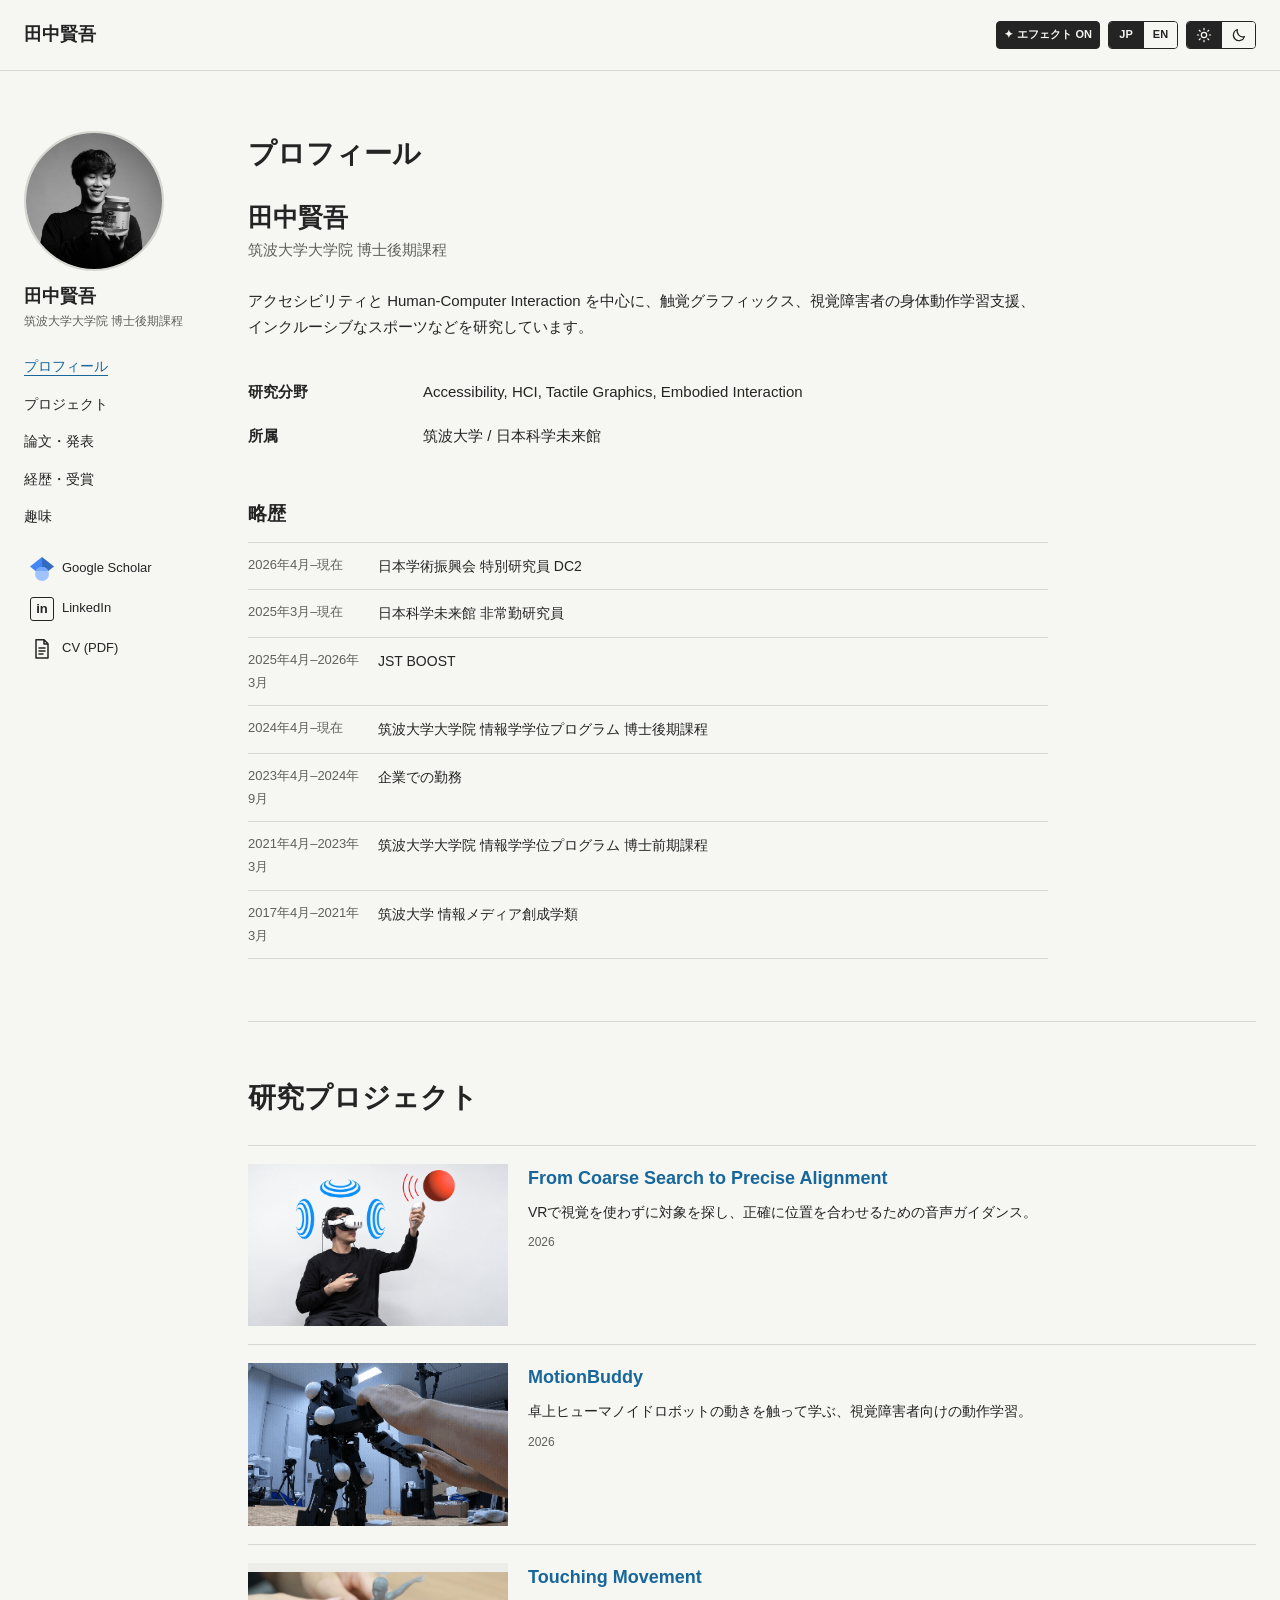
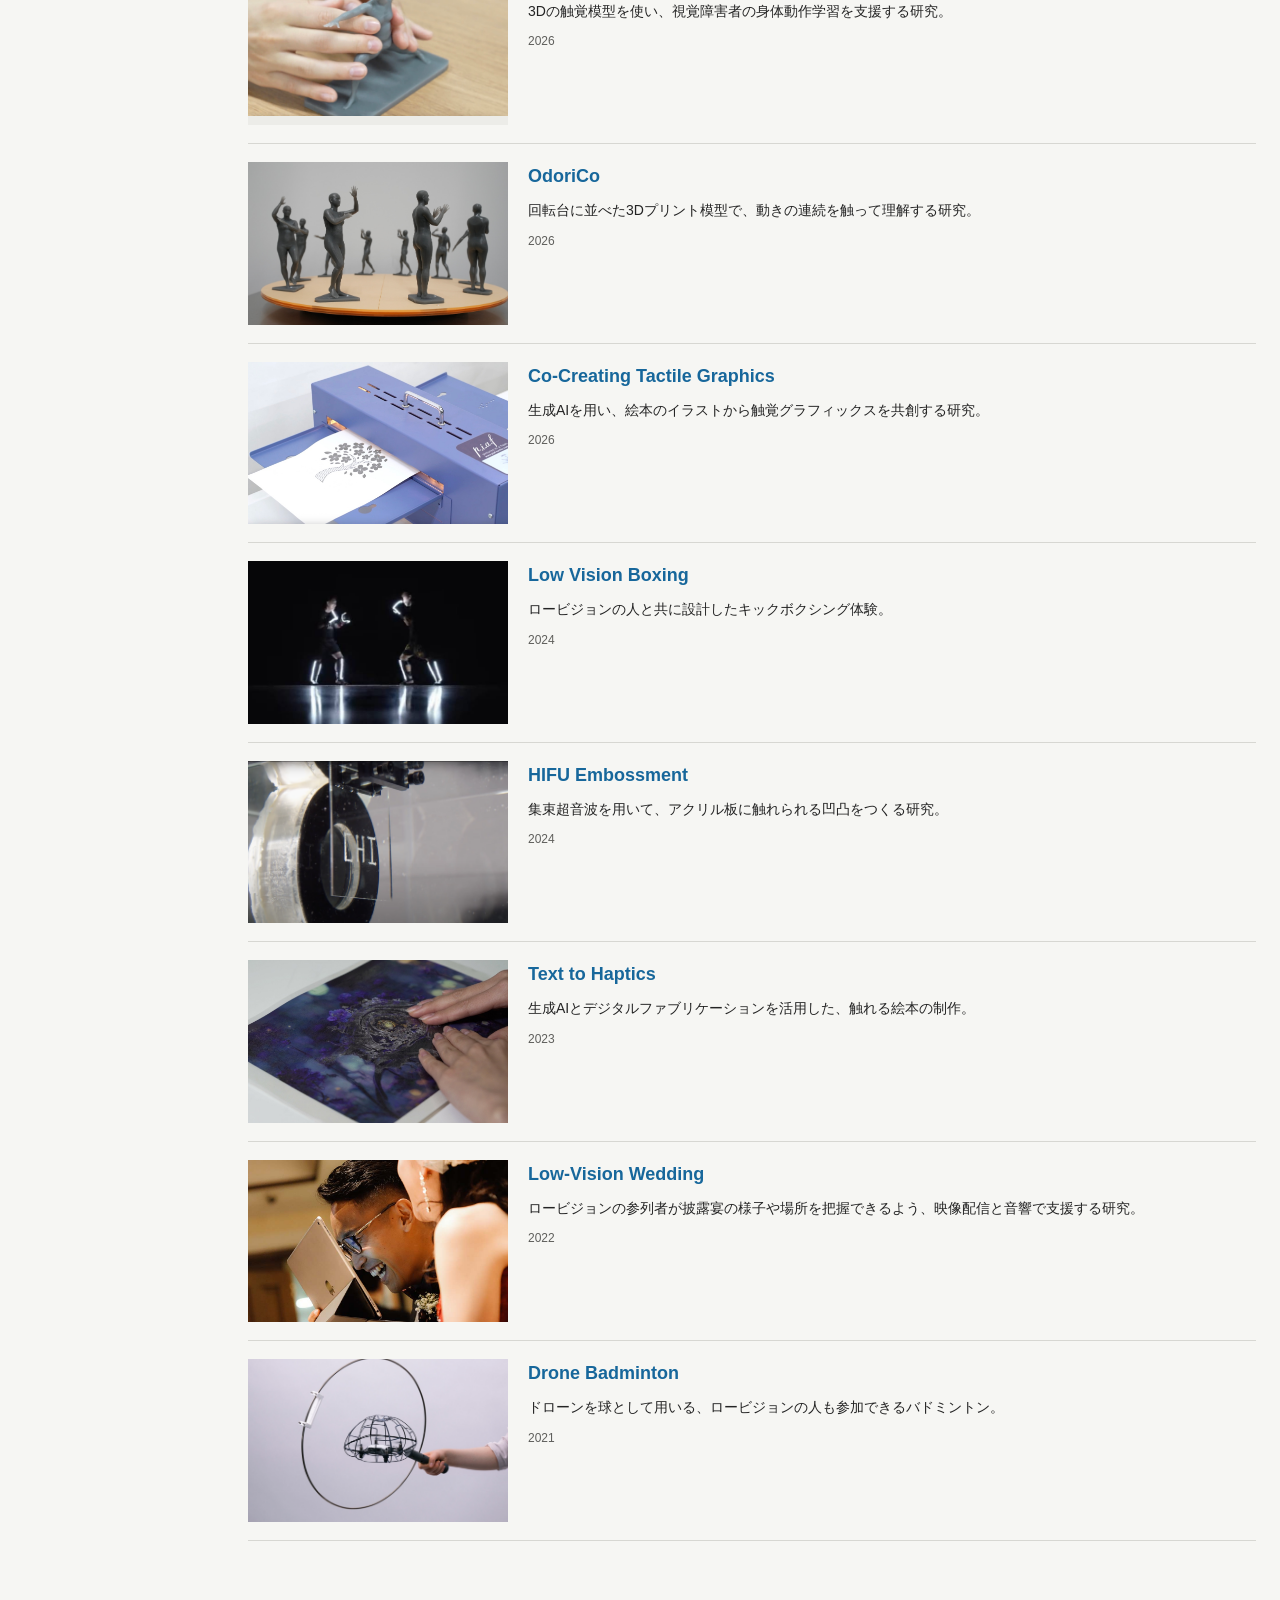
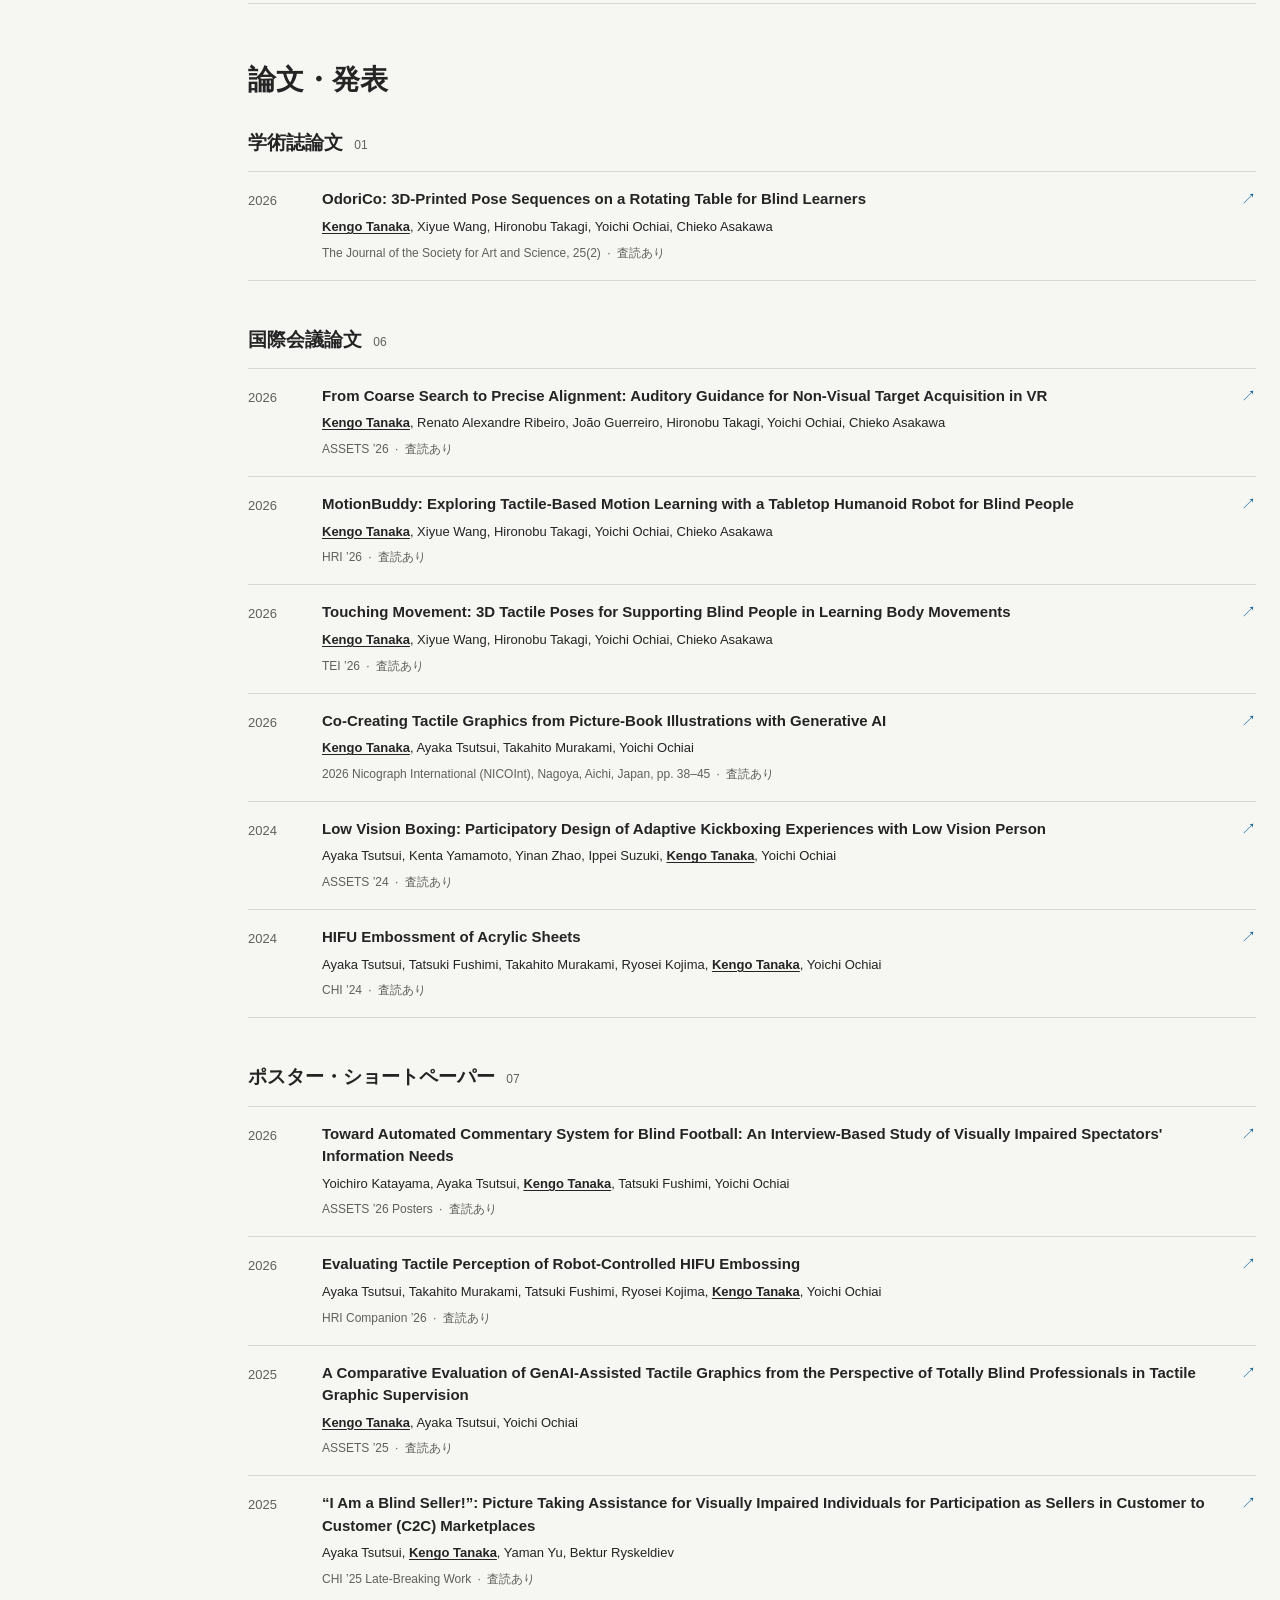
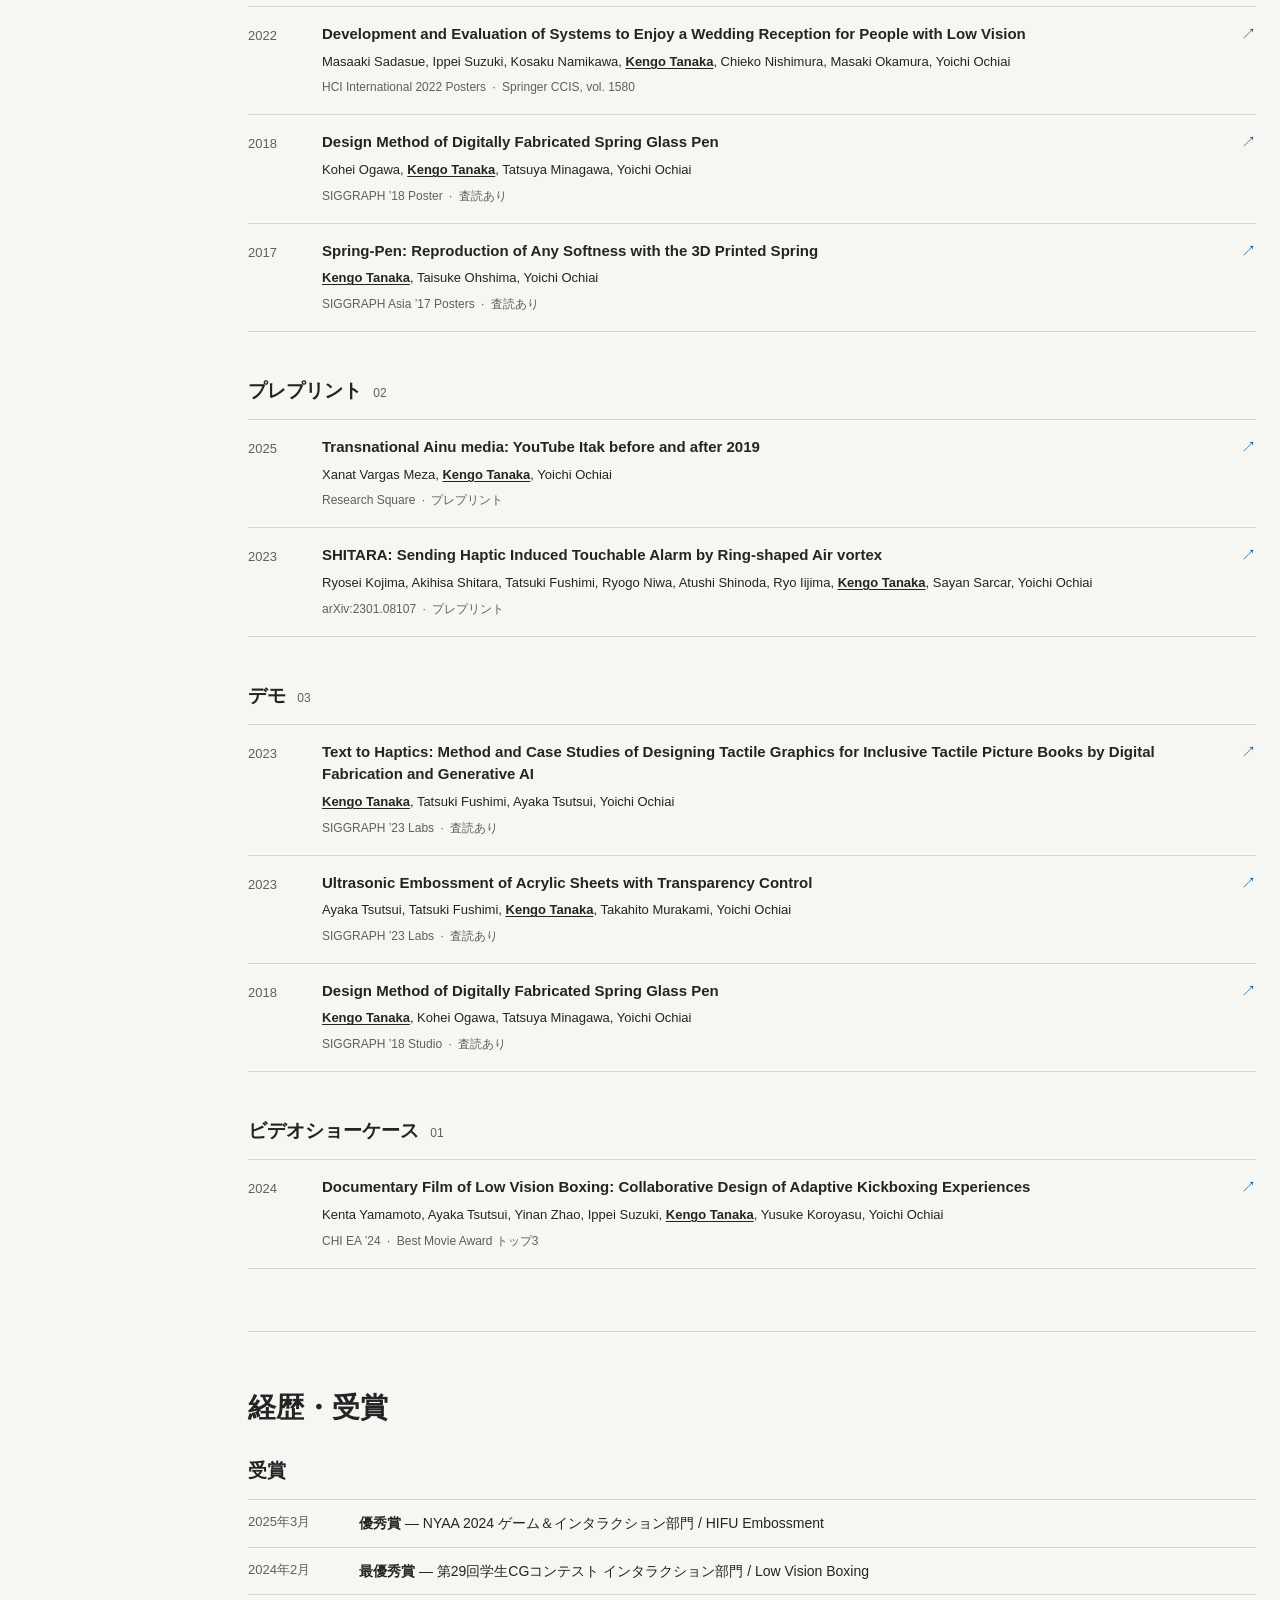
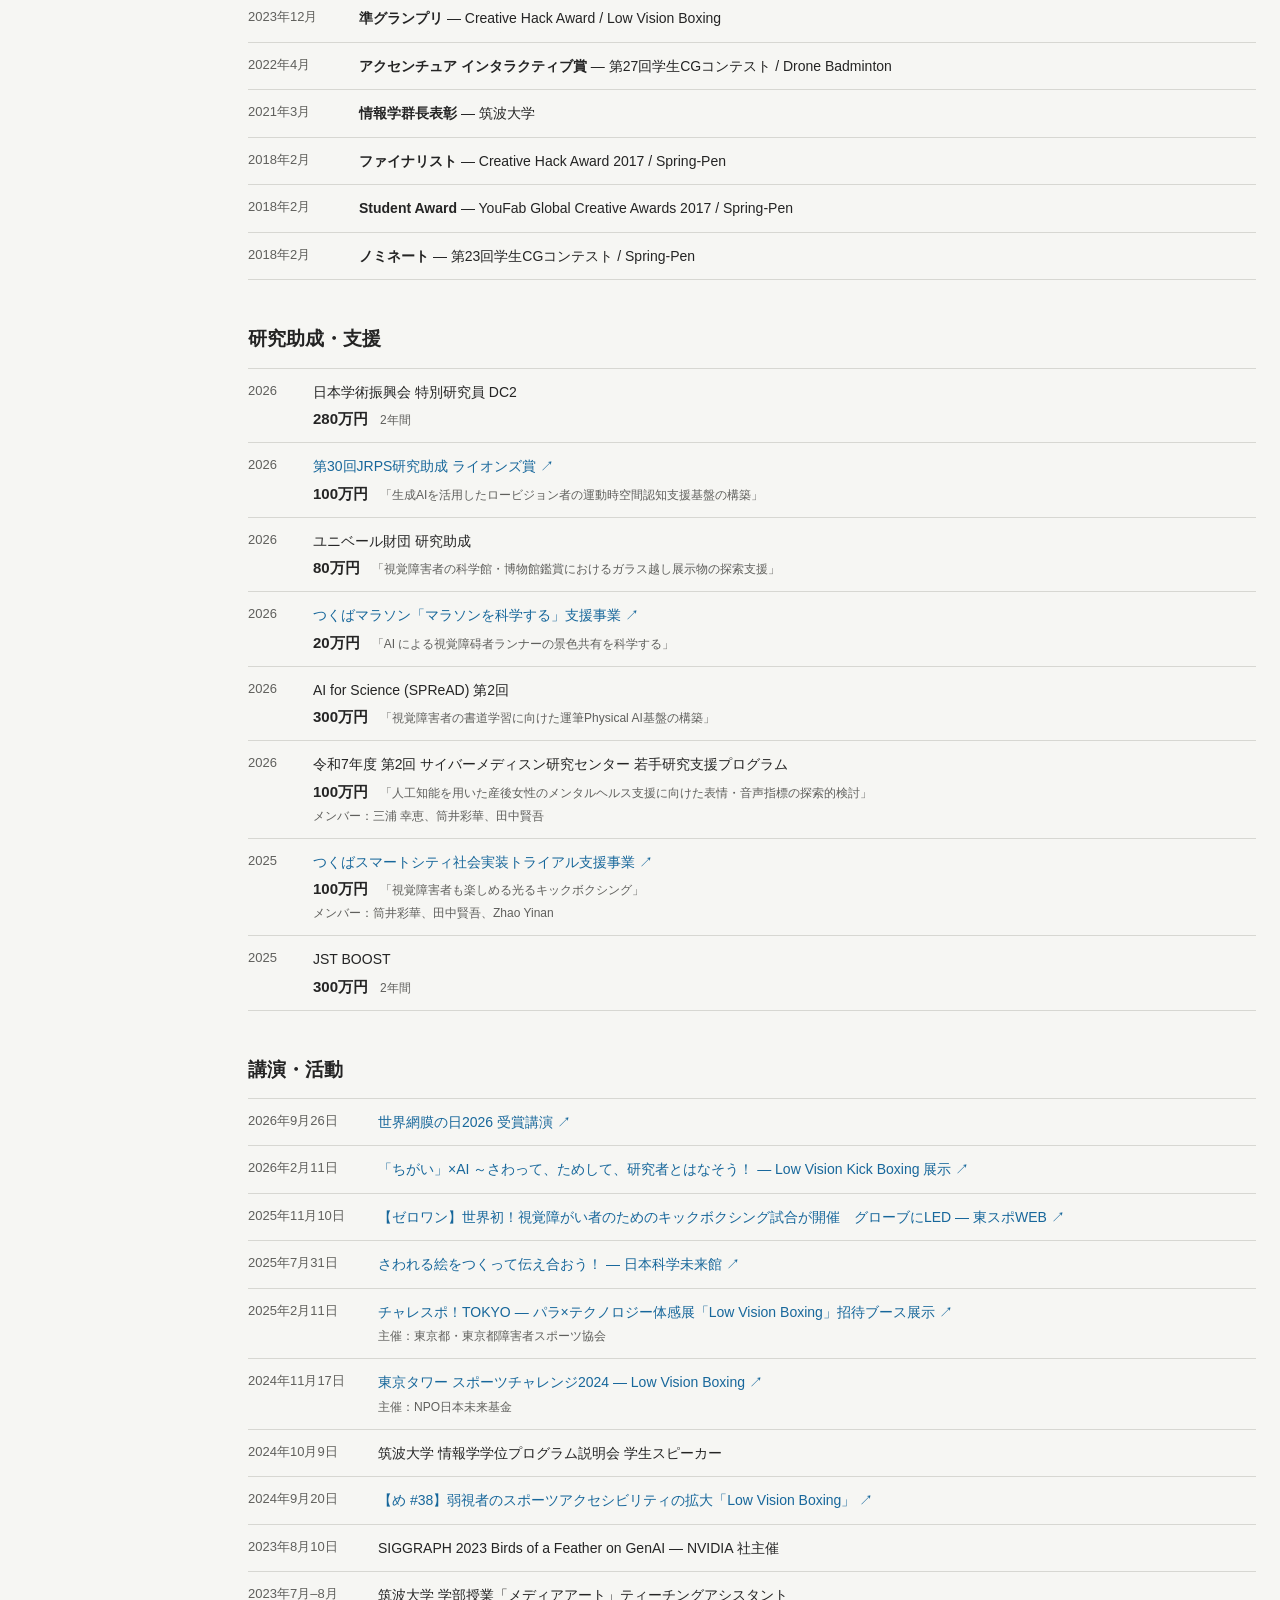
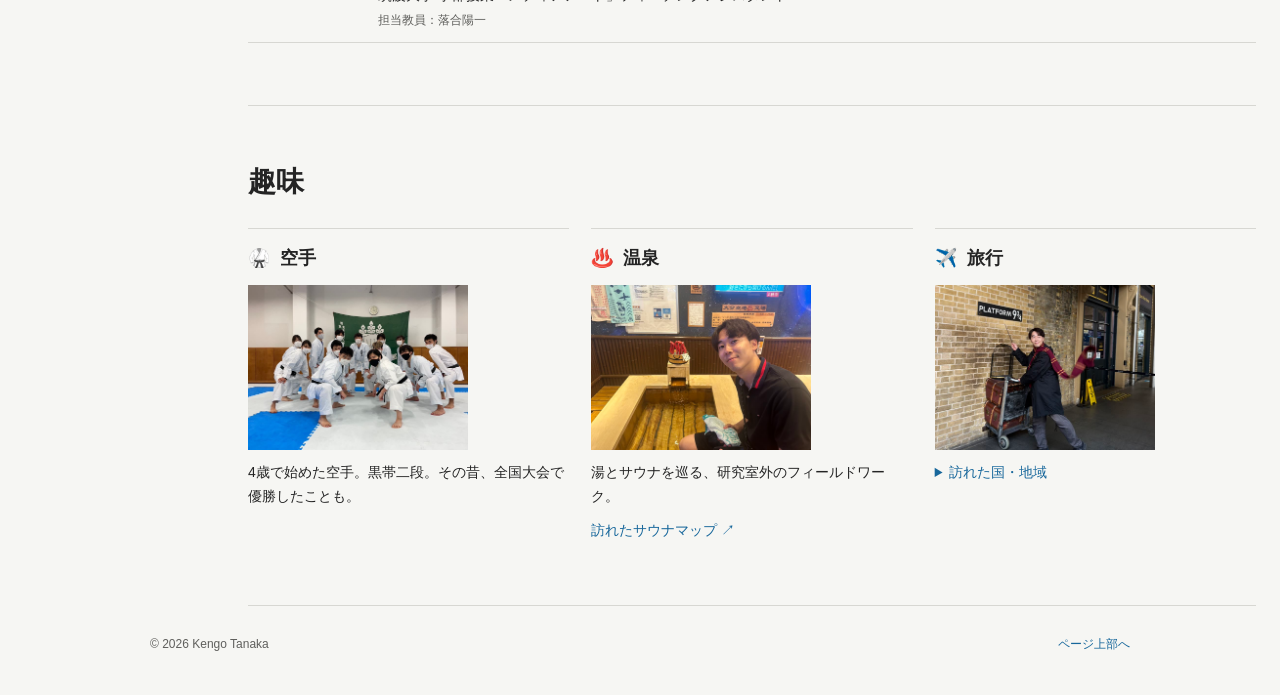
==== commit 15d84a7e: "Fix mobile touch effects and explicit motion preference" ====
--- a/index.html
+++ b/index.html
@@ -9,7 +9,7 @@
     <script>try { if (localStorage.getItem('kengo-theme') === 'dark') document.documentElement.dataset.theme = 'dark'; } catch (error) { /* Storage may be unavailable for local files. */ }</script>
     <link rel="stylesheet" href="style.css?v=20261112-15">
     <script src="i18n.js?v=20261112-17" defer></script>
-    <script src="script.js?v=20261112-9" defer></script>
+    <script src="script.js?v=20261112-10" defer></script>
   </head>
   <body>
     <div id="top" aria-hidden="true"></div>
